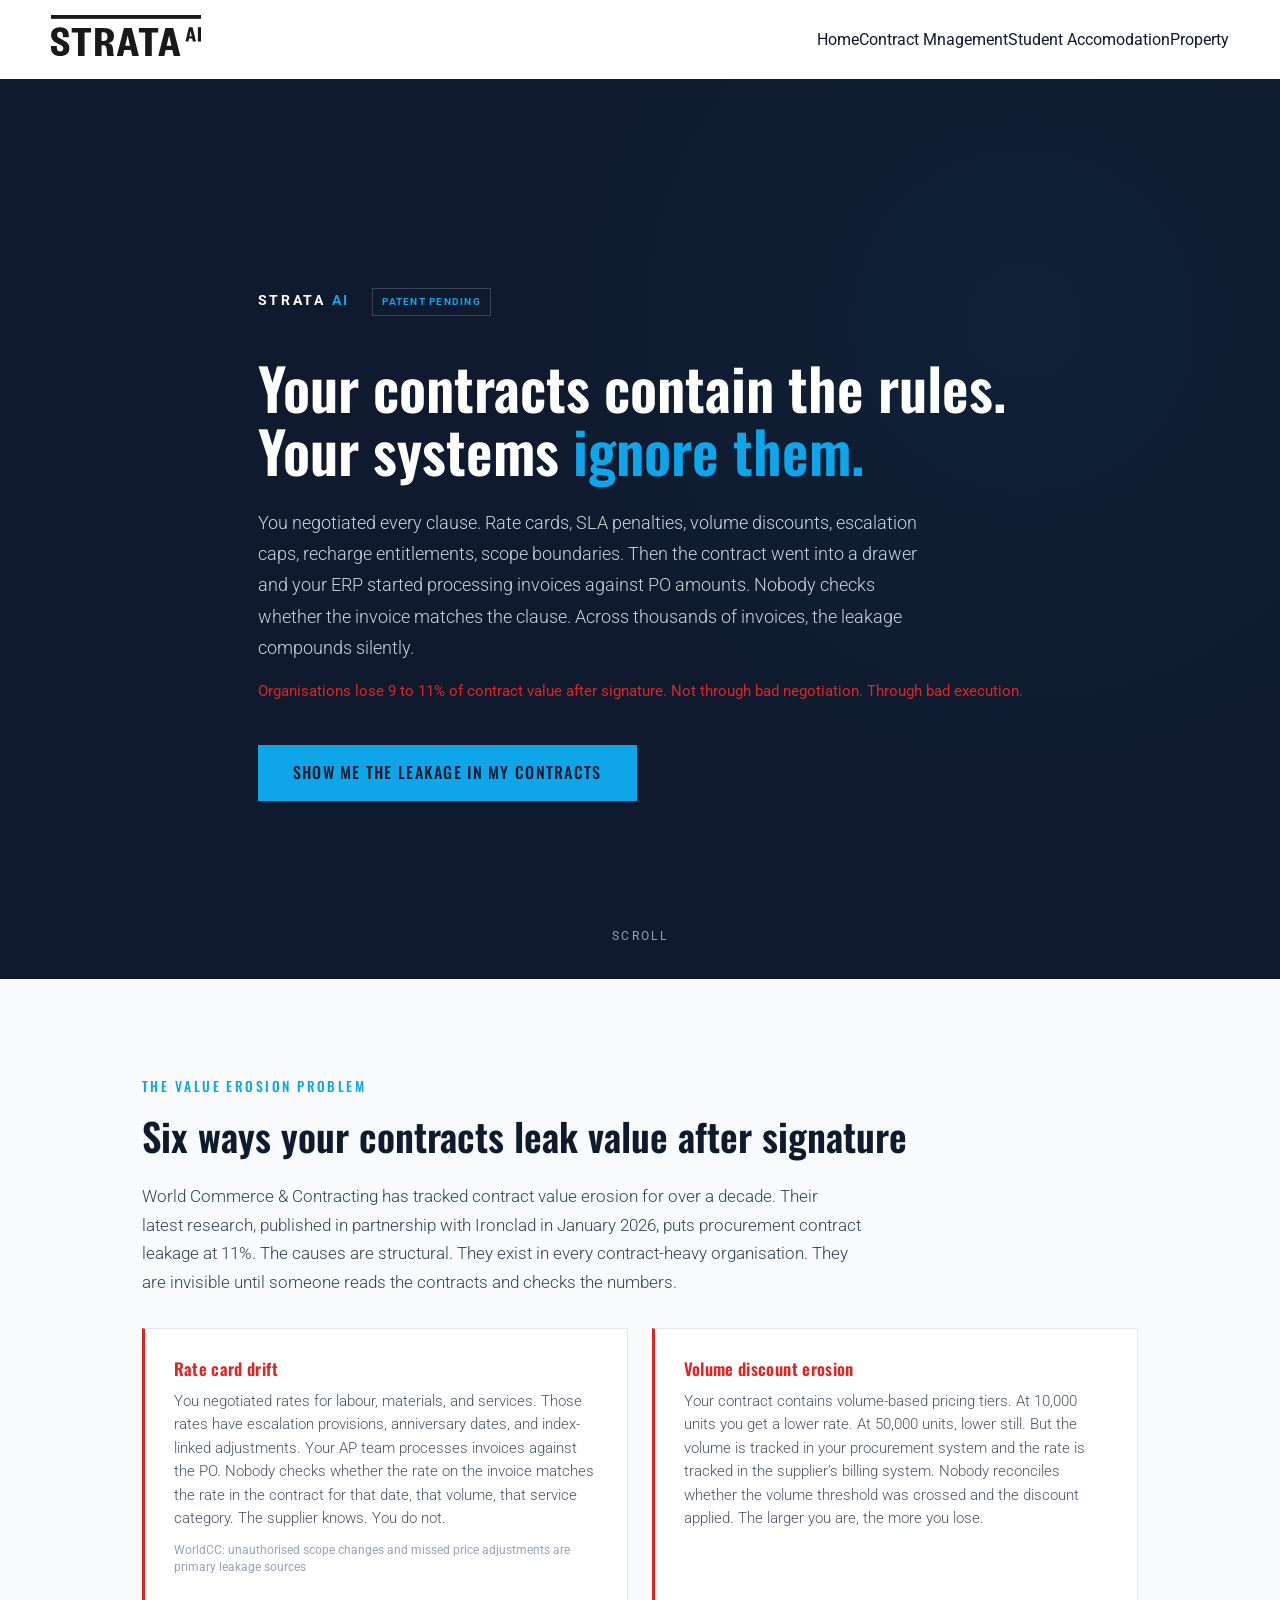
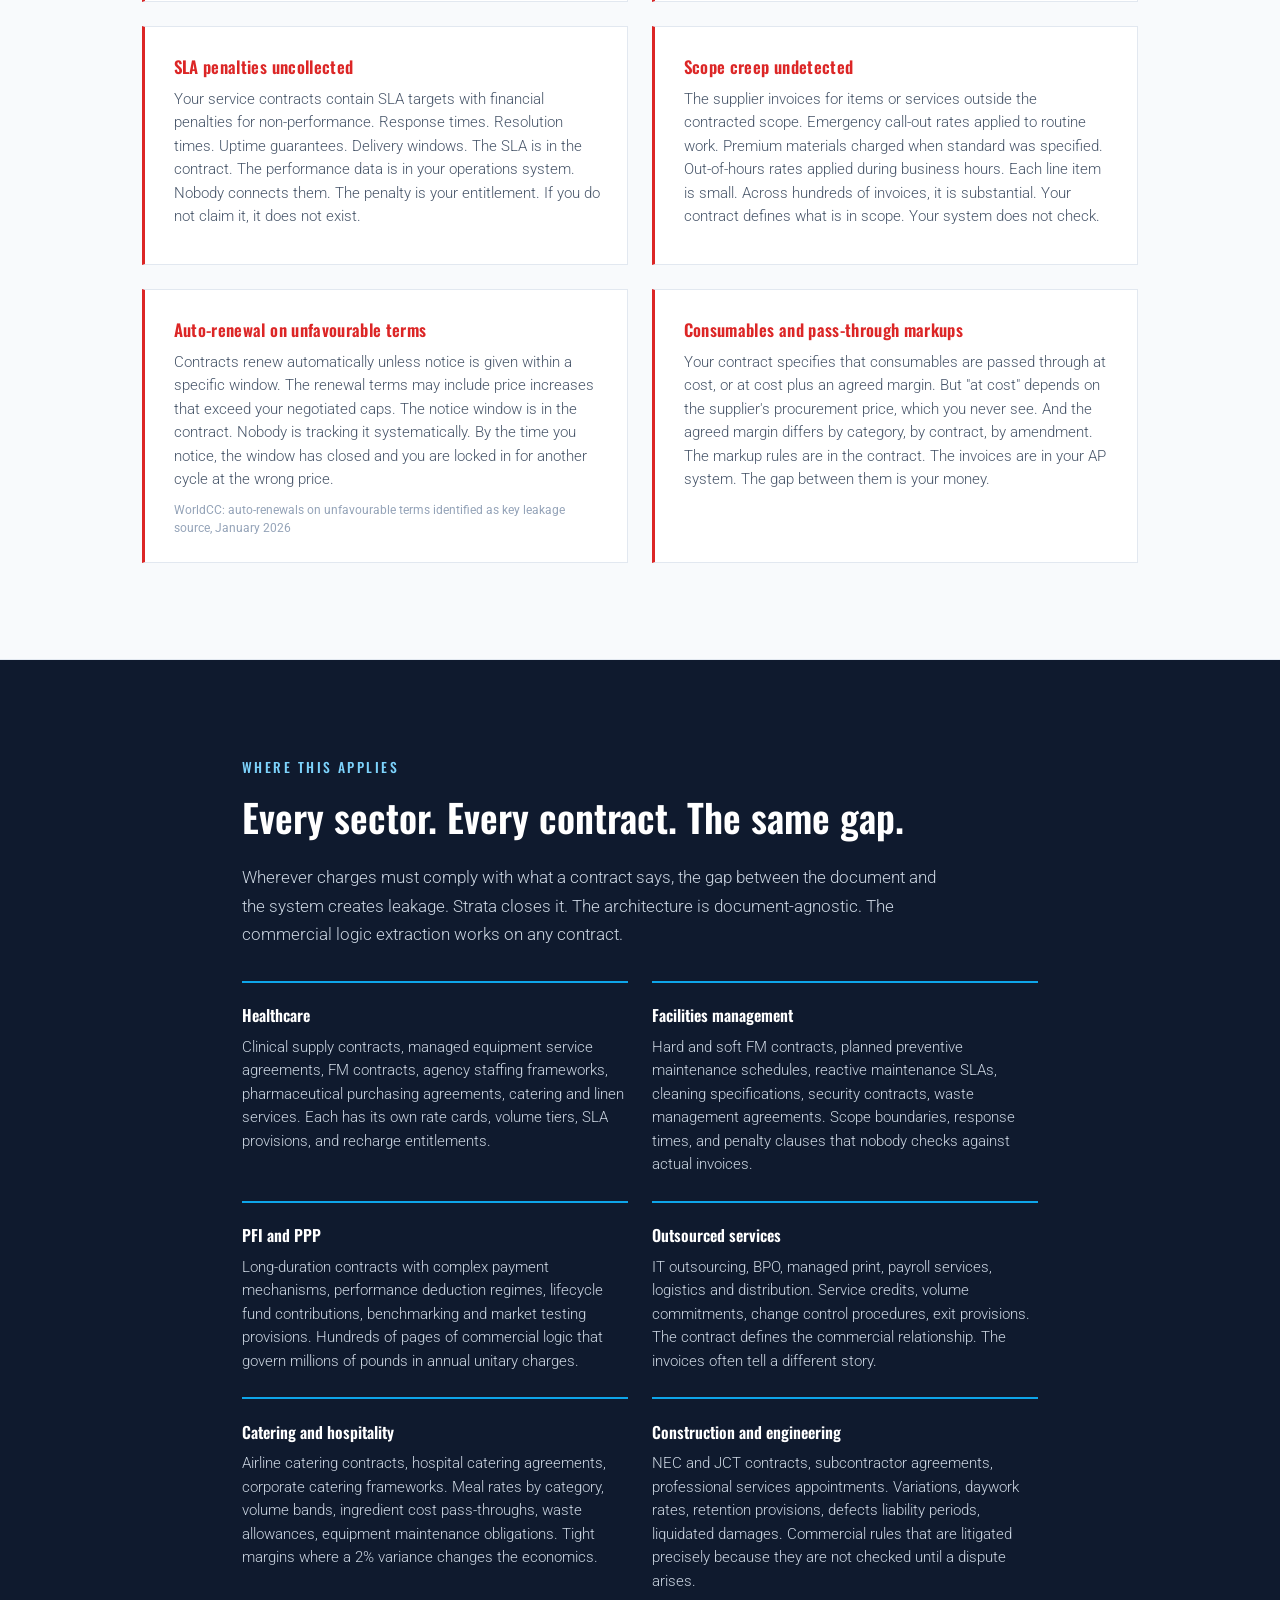
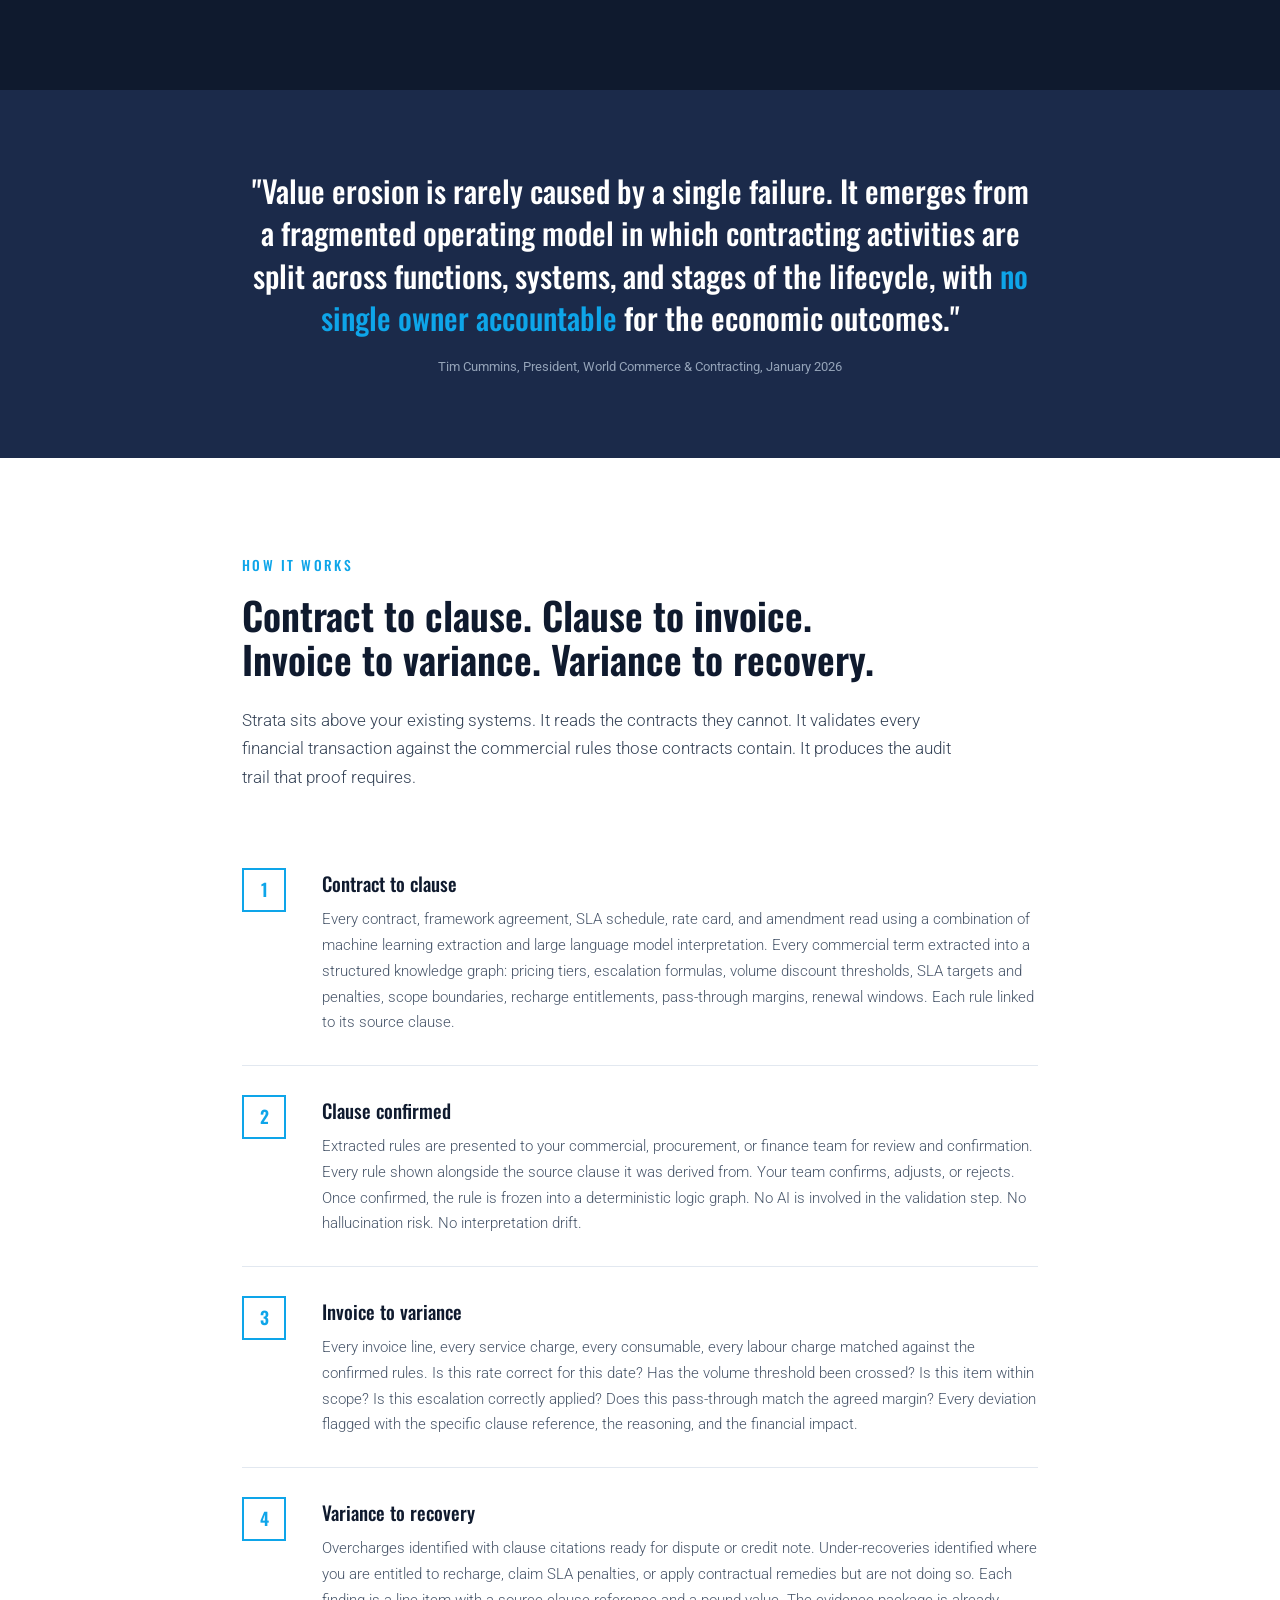
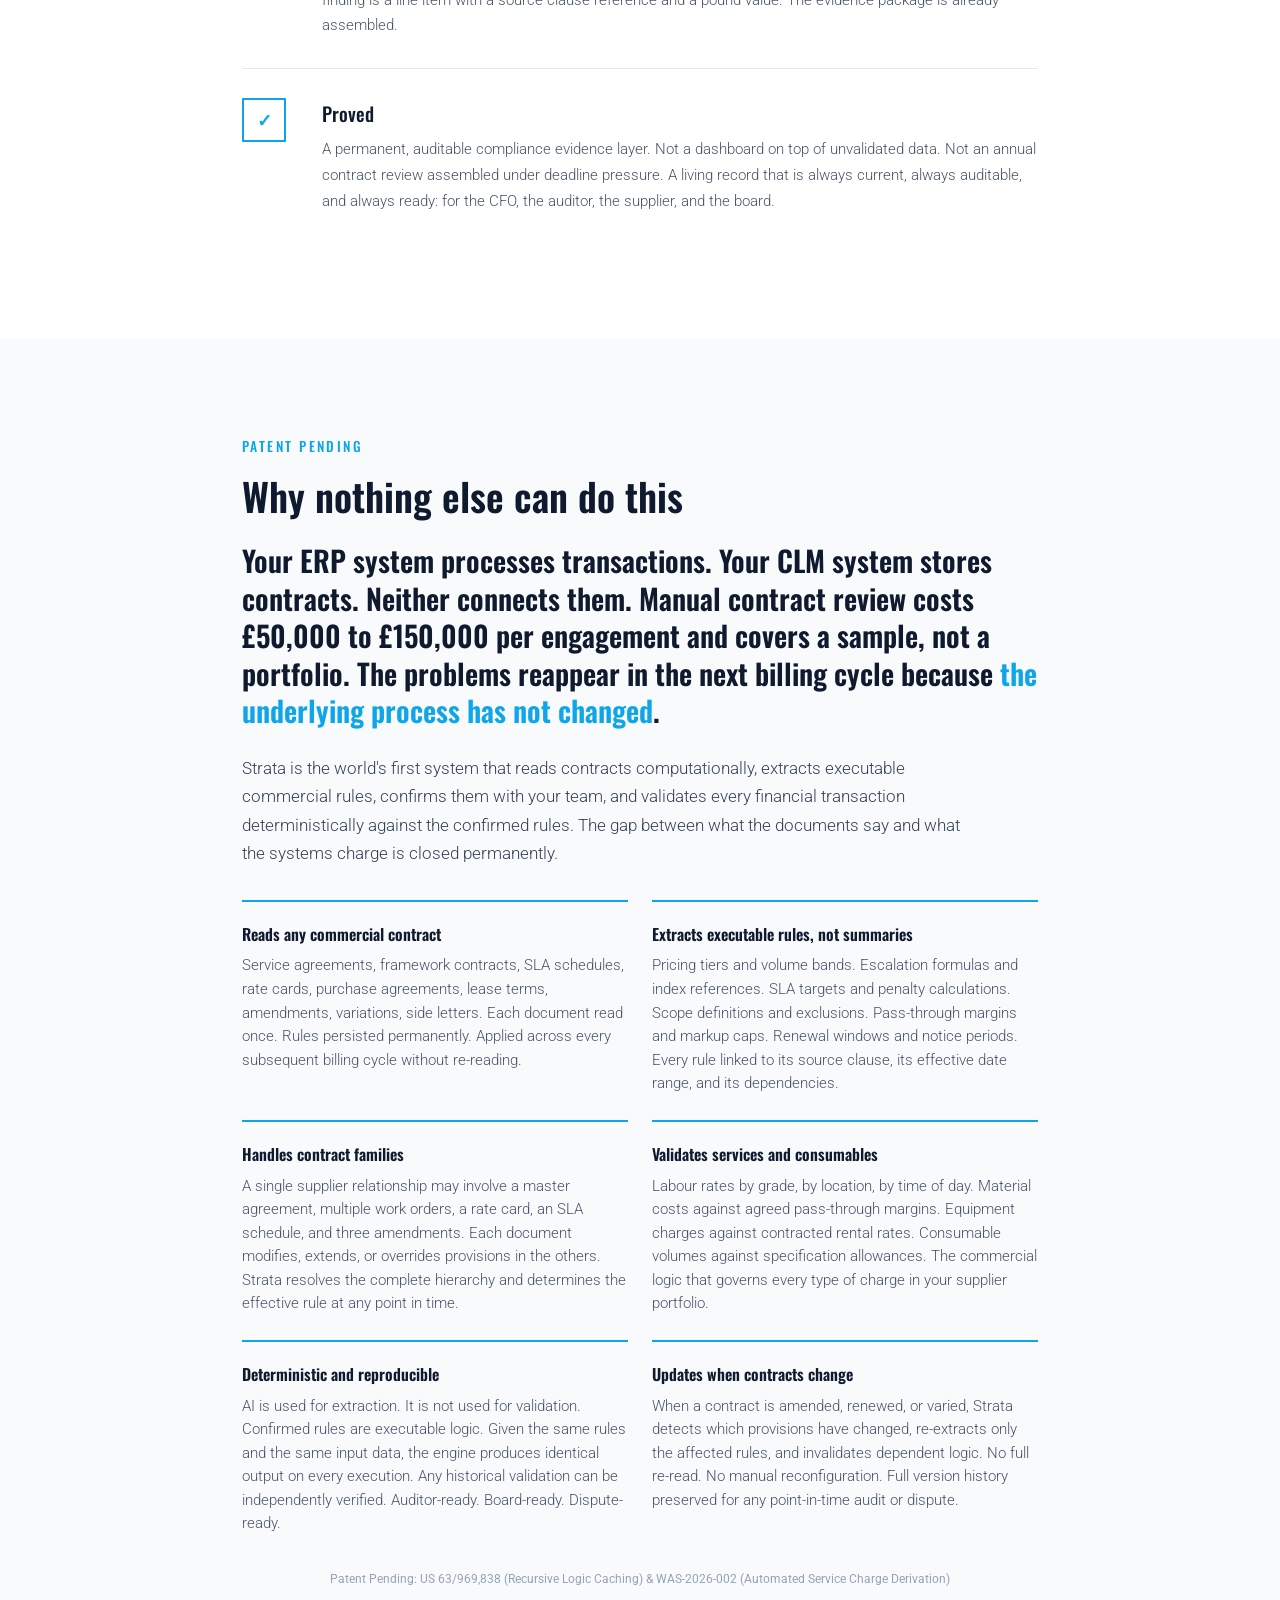
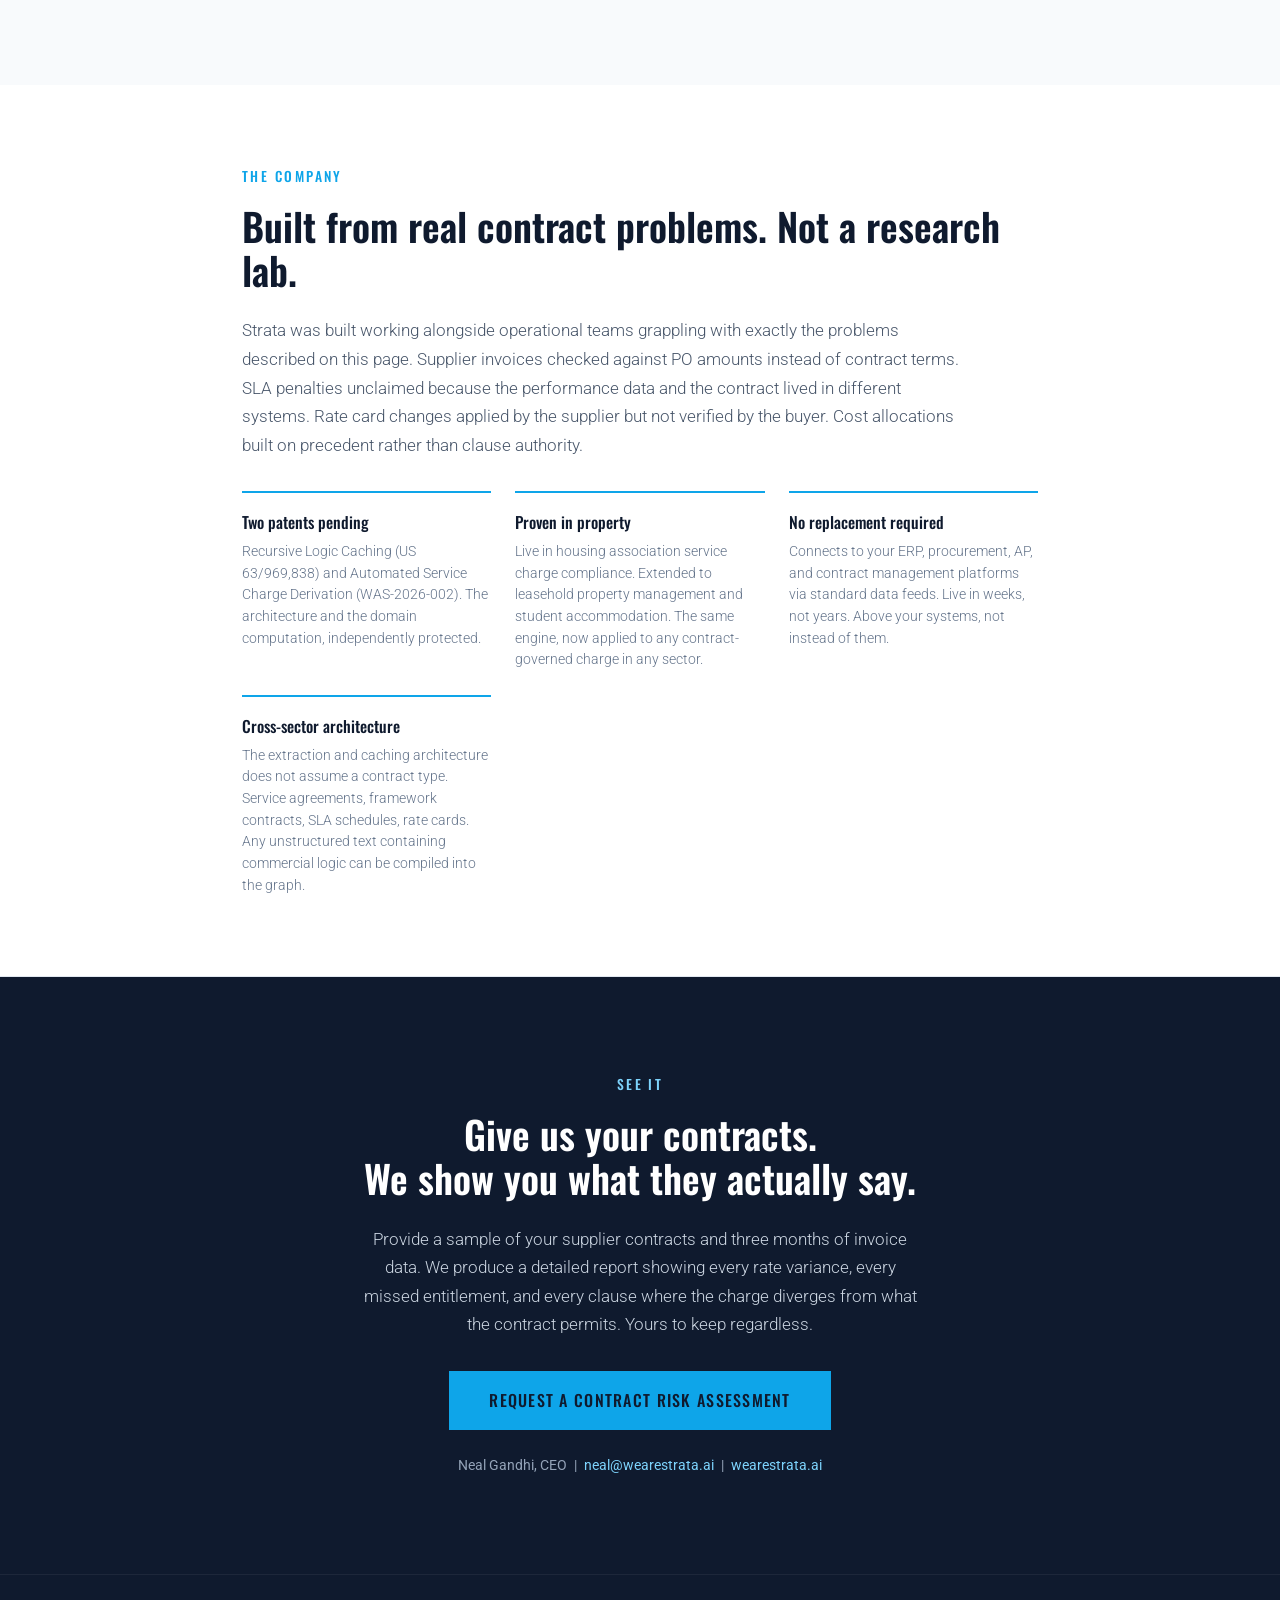
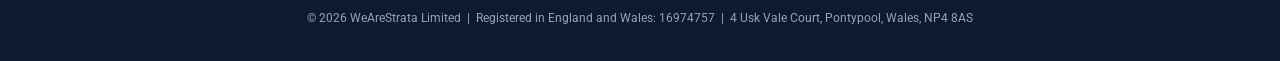
==== contract-management/index.html @ 71daf0bb "updates 8:55" ====
<!DOCTYPE html>
<html lang="en">
<head>
<meta charset="UTF-8">
<meta name="viewport" content="width=device-width, initial-scale=1.0">
<title>Strata AI. Your Contracts Contain the Rules. Your Systems Ignore Them.</title>
<link href="https://fonts.googleapis.com/css2?family=Oswald:wght@400;500;600;700&family=Roboto:wght@300;400;500;700&display=swap" rel="stylesheet">
<style>
*,*::before,*::after{margin:0;padding:0;box-sizing:border-box}
:root{
  --navy:#0F1A2E;--navy-mid:#1B2A4A;--navy-light:#243554;
  --teal:#0EA5E9;--teal-light:#7DD3FC;
  --slate:#94A3B8;--slate-light:#CBD5E1;
  --light:#F8FAFC;--white:#FFFFFF;
  --red:#DC2626;--red-soft:#FEE2E2;--red-dim:rgba(220,38,38,0.08);
  --amber:#D97706;
  --heading:'Oswald',sans-serif;--body:'Roboto',sans-serif;
}
html{scroll-behavior:smooth;font-size:16px}
body{font-family:var(--body);color:var(--navy);background:var(--white);line-height:1.7;-webkit-font-smoothing:antialiased}
.container{max-width:860px;margin:0 auto;padding:0 2rem}
.container-wide{max-width:1060px;margin:0 auto;padding:0 2rem}

@keyframes fadeUp{from{opacity:0;transform:translateY(24px)}to{opacity:1;transform:translateY(0)}}
@keyframes fadeIn{from{opacity:0}to{opacity:1}}

.hero{min-height:100vh;background:var(--navy);color:var(--white);display:flex;flex-direction:column;justify-content:center;padding:6rem 2rem 4rem;position:relative;overflow:hidden}
.hero::before{content:'';position:absolute;top:-30%;right:-20%;width:80vw;height:80vw;background:radial-gradient(circle,rgba(14,165,233,0.05) 0%,transparent 70%);pointer-events:none}
.hero-inner{max-width:900px;margin:0 auto;position:relative;z-index:1}
.hero-brand{font-family:var(--body);font-weight:700;font-size:0.85rem;letter-spacing:0.2em;text-transform:uppercase;margin-bottom:2.5rem;opacity:0;animation:fadeUp 0.8s ease forwards 0.2s}
.hero-brand span{color:var(--teal)}
.hero-patent{display:inline-block;font-size:0.65rem;letter-spacing:0.12em;text-transform:uppercase;color:var(--slate);border:1px solid rgba(148,163,184,0.3);padding:0.25rem 0.6rem;margin-left:1rem;vertical-align:middle}
.hero-only{font-family:var(--heading);font-weight:600;font-size:clamp(2.2rem,5.5vw,3.6rem);line-height:1.1;margin-bottom:1.5rem;opacity:0;animation:fadeUp 0.8s ease forwards 0.5s}
.hero-only em{font-style:normal;color:var(--teal)}
.hero-sub{font-weight:300;font-size:1.15rem;color:var(--slate-light);max-width:660px;line-height:1.7;margin-bottom:1rem;opacity:0;animation:fadeUp 0.8s ease forwards 0.8s}
.hero-risk{font-weight:400;font-size:0.95rem;color:var(--red);margin-bottom:2.5rem;opacity:0;animation:fadeUp 0.8s ease forwards 1s}
.hero-cta{display:inline-block;font-family:var(--heading);font-weight:500;font-size:1rem;letter-spacing:0.08em;text-transform:uppercase;color:var(--navy);background:var(--teal);padding:0.9rem 2.2rem;text-decoration:none;transition:background 0.3s,transform 0.2s;opacity:0;animation:fadeUp 0.8s ease forwards 1.2s}
.hero-cta:hover{background:var(--teal-light);transform:translateY(-1px)}
.hero-scroll{position:absolute;bottom:2rem;left:50%;transform:translateX(-50%);font-size:0.75rem;letter-spacing:0.2em;text-transform:uppercase;color:var(--slate);opacity:0;animation:fadeIn 1s ease forwards 2s}

.section-label{font-family:var(--heading);font-weight:500;font-size:0.85rem;letter-spacing:0.18em;text-transform:uppercase;color:var(--teal);margin-bottom:1rem}
.section-heading{font-family:var(--heading);font-weight:600;font-size:clamp(1.6rem,3.5vw,2.4rem);line-height:1.15;margin-bottom:1.5rem}
.section-body{font-weight:300;font-size:1.05rem;color:#334155;margin-bottom:1.5rem;max-width:720px}

.risk-section{padding:6rem 0;background:var(--light);border-bottom:1px solid #E2E8F0}
.risk-grid{display:grid;grid-template-columns:repeat(auto-fit,minmax(340px,1fr));gap:1.5rem;margin-top:2rem}
.risk-card{background:var(--white);border:1px solid #E2E8F0;border-left:3px solid var(--red);padding:1.6rem 1.6rem 1.6rem 1.8rem}
.risk-title{font-family:var(--heading);font-weight:600;font-size:1.05rem;color:var(--red);margin-bottom:0.4rem;letter-spacing:0.02em}
.risk-body{font-weight:300;font-size:0.92rem;color:#475569;line-height:1.6;margin-bottom:0.6rem}
.risk-source{font-size:0.78rem;color:var(--slate);line-height:1.4}

.examples-section{padding:6rem 0;background:var(--navy);color:var(--white)}
.examples-section .section-heading{color:var(--white)}
.examples-section .section-body{color:var(--slate-light)}
.examples-grid{display:grid;grid-template-columns:repeat(auto-fit,minmax(300px,1fr));gap:1.5rem;margin-top:2rem}
.example-card{border-top:2px solid var(--teal);padding-top:1.2rem}
.example-card-title{font-family:var(--heading);font-weight:600;font-size:1rem;margin-bottom:0.4rem;color:var(--white)}
.example-card-body{font-weight:300;font-size:0.92rem;color:var(--slate-light);line-height:1.6}

.chain{padding:6rem 0;background:var(--white)}
.chain-steps{margin-top:3rem}
.chain-step{display:grid;grid-template-columns:56px 1fr;gap:1.5rem;padding:1.8rem 0;border-bottom:1px solid #E2E8F0;align-items:start}
.chain-step:last-child{border-bottom:none}
.step-marker{width:44px;height:44px;border:2px solid var(--teal);display:flex;align-items:center;justify-content:center;font-family:var(--heading);font-weight:600;font-size:1.1rem;color:var(--teal);flex-shrink:0}
.step-title{font-family:var(--heading);font-weight:500;font-size:1.2rem;margin-bottom:0.4rem}
.step-body{font-weight:300;font-size:0.95rem;color:#475569;line-height:1.7}

.quote-section{padding:5rem 0;background:var(--navy-mid)}
.quote-text{font-family:var(--heading);font-weight:500;font-size:clamp(1.3rem,2.8vw,1.9rem);color:var(--white);line-height:1.4;text-align:center;max-width:780px;margin:0 auto}
.quote-text em{font-style:normal;color:var(--teal)}

.patent-section{padding:6rem 0;background:var(--light)}
.patent-lead{font-family:var(--heading);font-weight:600;font-size:clamp(1.3rem,2.5vw,1.8rem);line-height:1.3;margin-bottom:1.5rem;color:var(--navy)}
.patent-lead em{font-style:normal;color:var(--teal)}
.patent-grid{display:grid;grid-template-columns:repeat(auto-fit,minmax(300px,1fr));gap:1.5rem;margin-top:2rem}
.patent-card{border-top:2px solid var(--teal);padding-top:1.2rem}
.patent-card-title{font-family:var(--heading);font-weight:600;font-size:1rem;margin-bottom:0.4rem;color:var(--navy)}
.patent-card-body{font-weight:300;font-size:0.92rem;color:#475569;line-height:1.6}
.patent-ref{font-size:0.78rem;color:var(--slate);margin-top:2rem;text-align:center}

.credibility{padding:5rem 0;background:var(--white);border-bottom:1px solid #E2E8F0}
.credibility .section-body{color:#475569}
.credential-row{display:grid;grid-template-columns:repeat(auto-fit,minmax(220px,1fr));gap:1.5rem;margin-top:2rem}
.credential{border-top:2px solid var(--teal);padding-top:1rem}
.credential-title{font-family:var(--heading);font-weight:500;font-size:1rem;margin-bottom:0.3rem}
.credential-body{font-weight:300;font-size:0.9rem;color:#64748B;line-height:1.5}

.cta-section{padding:6rem 0;background:var(--navy);color:var(--white);text-align:center}
.cta-section .section-heading{color:var(--white);max-width:640px;margin-left:auto;margin-right:auto}
.cta-body{font-weight:300;font-size:1.05rem;color:var(--slate-light);max-width:560px;margin:0 auto 2rem;line-height:1.7}
.cta-button{display:inline-block;font-family:var(--heading);font-weight:500;font-size:1rem;letter-spacing:0.08em;text-transform:uppercase;color:var(--navy);background:var(--teal);padding:1rem 2.5rem;text-decoration:none;transition:background 0.3s,transform 0.2s}
.cta-button:hover{background:var(--teal-light);transform:translateY(-1px)}
.cta-contact{margin-top:1.5rem;font-size:0.9rem;color:var(--slate)}
.cta-contact a{color:var(--teal-light);text-decoration:none}
.cta-contact a:hover{text-decoration:underline}

footer{padding:2rem;text-align:center;font-size:0.78rem;color:#94A3B8;background:var(--navy);border-top:1px solid rgba(255,255,255,0.06)}
footer a{color:var(--teal-light);text-decoration:none}

/* ===== HEADER ===== */
header { display: flex; flex-direction: row; width:100%; flex-basis: 100%; }
header div { width:100%; flex-basis: 100%; display:flex; flex-direction: row; justify-content: space-between; margin:0 0 0 auto; }
header ul { list-style-type:none; margin:0 0 0 auto; display: flex; align-items: center;}
header li a { color:#0F1A2E; text-decoration: none; }

@media(max-width:768px){
  .risk-grid{grid-template-columns:1fr}
  .patent-grid{grid-template-columns:1fr}
  .examples-grid{grid-template-columns:1fr}
  .hero{padding:4rem 1.5rem 3rem}
}
</style>
</head>
<body>
  
<header class="wp-block-template-part">
  <div class="wp-block-group" style="margin-top:0px;margin-bottom:0px;padding-top:15px;padding-right:4vw;padding-bottom:15px;padding-left:4vw">
    <figure class="wp-block-image size-full is-resized logo">
      <a href="/">
        <img decoding="async" src="../strata_logo_notag.svg" alt="" class="wp-image-30" style="width:150px" title="Strata AI" />
      </a>
    </figure>
      <div class="wp-block-group is-layout-constrained wp-container-core-group-is-layout-77ab4cf0 wp-block-group-is-layout-constrained" style="margin-top:0px;margin-bottom:0px;padding-right:0px;padding-left:15px">
      <ul>
        <li><a href="/" title="Home">Home</a></li>
        <li><a href="/contract-management" title="Contract Mnagement">Contract Mnagement</a></li>
        <li><a href="/student-accomodation" title="Student Accomodation">Student Accomodation</a></li>
        <li><a href="/property" title="Property">Property</a></li>
      </ul>
    </div>
  </div>
</header>

<!-- ===== HERO ===== -->
<section class="hero">
  <div class="hero-inner">
    <div class="hero-brand">Strata <span>AI</span> <span class="hero-patent">Patent Pending</span></div>
    <h1 class="hero-only">
      Your contracts contain the rules.<br>
      Your systems <em>ignore them.</em>
    </h1>
    <p class="hero-sub">
      You negotiated every clause. Rate cards, SLA penalties, volume discounts, escalation caps, recharge entitlements, scope boundaries. Then the contract went into a drawer and your ERP started processing invoices against PO amounts. Nobody checks whether the invoice matches the clause. Across thousands of invoices, the leakage compounds silently.
    </p>
    <p class="hero-risk">
      Organisations lose 9 to 11% of contract value after signature. Not through bad negotiation. Through bad execution.
    </p>
    <a href="#contact" class="hero-cta">Show me the leakage in my contracts</a>
  </div>
  <div class="hero-scroll">Scroll</div>
</section>

<!-- ===== THE LEAKAGE ===== -->
<section class="risk-section">
  <div class="container-wide">
    <div class="section-label">The value erosion problem</div>
    <h2 class="section-heading">Six ways your contracts leak value after signature</h2>
    <p class="section-body">
      World Commerce &amp; Contracting has tracked contract value erosion for over a decade. Their latest research, published in partnership with Ironclad in January 2026, puts procurement contract leakage at 11%. The causes are structural. They exist in every contract-heavy organisation. They are invisible until someone reads the contracts and checks the numbers.
    </p>
    <div class="risk-grid">
      <div class="risk-card">
        <div class="risk-title">Rate card drift</div>
        <div class="risk-body">You negotiated rates for labour, materials, and services. Those rates have escalation provisions, anniversary dates, and index-linked adjustments. Your AP team processes invoices against the PO. Nobody checks whether the rate on the invoice matches the rate in the contract for that date, that volume, that service category. The supplier knows. You do not.</div>
        <div class="risk-source">WorldCC: unauthorised scope changes and missed price adjustments are primary leakage sources</div>
      </div>
      <div class="risk-card">
        <div class="risk-title">Volume discount erosion</div>
        <div class="risk-body">Your contract contains volume-based pricing tiers. At 10,000 units you get a lower rate. At 50,000 units, lower still. But the volume is tracked in your procurement system and the rate is tracked in the supplier's billing system. Nobody reconciles whether the volume threshold was crossed and the discount applied. The larger you are, the more you lose.</div>
      </div>
      <div class="risk-card">
        <div class="risk-title">SLA penalties uncollected</div>
        <div class="risk-body">Your service contracts contain SLA targets with financial penalties for non-performance. Response times. Resolution times. Uptime guarantees. Delivery windows. The SLA is in the contract. The performance data is in your operations system. Nobody connects them. The penalty is your entitlement. If you do not claim it, it does not exist.</div>
      </div>
      <div class="risk-card">
        <div class="risk-title">Scope creep undetected</div>
        <div class="risk-body">The supplier invoices for items or services outside the contracted scope. Emergency call-out rates applied to routine work. Premium materials charged when standard was specified. Out-of-hours rates applied during business hours. Each line item is small. Across hundreds of invoices, it is substantial. Your contract defines what is in scope. Your system does not check.</div>
      </div>
      <div class="risk-card">
        <div class="risk-title">Auto-renewal on unfavourable terms</div>
        <div class="risk-body">Contracts renew automatically unless notice is given within a specific window. The renewal terms may include price increases that exceed your negotiated caps. The notice window is in the contract. Nobody is tracking it systematically. By the time you notice, the window has closed and you are locked in for another cycle at the wrong price.</div>
        <div class="risk-source">WorldCC: auto-renewals on unfavourable terms identified as key leakage source, January 2026</div>
      </div>
      <div class="risk-card">
        <div class="risk-title">Consumables and pass-through markups</div>
        <div class="risk-body">Your contract specifies that consumables are passed through at cost, or at cost plus an agreed margin. But "at cost" depends on the supplier's procurement price, which you never see. And the agreed margin differs by category, by contract, by amendment. The markup rules are in the contract. The invoices are in your AP system. The gap between them is your money.</div>
      </div>
    </div>
  </div>
</section>

<!-- ===== EXAMPLES ===== -->
<section class="examples-section">
  <div class="container">
    <div class="section-label" style="color:var(--teal-light)">Where this applies</div>
    <h2 class="section-heading">Every sector. Every contract. The same gap.</h2>
    <p class="section-body">
      Wherever charges must comply with what a contract says, the gap between the document and the system creates leakage. Strata closes it. The architecture is document-agnostic. The commercial logic extraction works on any contract.
    </p>
    <div class="examples-grid">
      <div class="example-card">
        <div class="example-card-title">Healthcare</div>
        <div class="example-card-body">Clinical supply contracts, managed equipment service agreements, FM contracts, agency staffing frameworks, pharmaceutical purchasing agreements, catering and linen services. Each has its own rate cards, volume tiers, SLA provisions, and recharge entitlements.</div>
      </div>
      <div class="example-card">
        <div class="example-card-title">Facilities management</div>
        <div class="example-card-body">Hard and soft FM contracts, planned preventive maintenance schedules, reactive maintenance SLAs, cleaning specifications, security contracts, waste management agreements. Scope boundaries, response times, and penalty clauses that nobody checks against actual invoices.</div>
      </div>
      <div class="example-card">
        <div class="example-card-title">PFI and PPP</div>
        <div class="example-card-body">Long-duration contracts with complex payment mechanisms, performance deduction regimes, lifecycle fund contributions, benchmarking and market testing provisions. Hundreds of pages of commercial logic that govern millions of pounds in annual unitary charges.</div>
      </div>
      <div class="example-card">
        <div class="example-card-title">Outsourced services</div>
        <div class="example-card-body">IT outsourcing, BPO, managed print, payroll services, logistics and distribution. Service credits, volume commitments, change control procedures, exit provisions. The contract defines the commercial relationship. The invoices often tell a different story.</div>
      </div>
      <div class="example-card">
        <div class="example-card-title">Catering and hospitality</div>
        <div class="example-card-body">Airline catering contracts, hospital catering agreements, corporate catering frameworks. Meal rates by category, volume bands, ingredient cost pass-throughs, waste allowances, equipment maintenance obligations. Tight margins where a 2% variance changes the economics.</div>
      </div>
      <div class="example-card">
        <div class="example-card-title">Construction and engineering</div>
        <div class="example-card-body">NEC and JCT contracts, subcontractor agreements, professional services appointments. Variations, daywork rates, retention provisions, defects liability periods, liquidated damages. Commercial rules that are litigated precisely because they are not checked until a dispute arises.</div>
      </div>
    </div>
  </div>
</section>

<!-- ===== QUOTE ===== -->
<section class="quote-section">
  <div class="container">
    <p class="quote-text">
      "Value erosion is rarely caused by a single failure. It emerges from a fragmented operating model in which contracting activities are split across functions, systems, and stages of the lifecycle, with <em>no single owner accountable</em> for the economic outcomes."
    </p>
    <p style="text-align:center;margin-top:1rem;font-size:0.82rem;color:var(--slate)">Tim Cummins, President, World Commerce &amp; Contracting, January 2026</p>
  </div>
</section>

<!-- ===== HOW IT WORKS ===== -->
<section class="chain">
  <div class="container">
    <div class="section-label">How it works</div>
    <h2 class="section-heading">Contract to clause. Clause to invoice.<br>Invoice to variance. Variance to recovery.</h2>
    <p class="section-body">
      Strata sits above your existing systems. It reads the contracts they cannot. It validates every financial transaction against the commercial rules those contracts contain. It produces the audit trail that proof requires.
    </p>
    <div class="chain-steps">
      <div class="chain-step">
        <div class="step-marker">1</div>
        <div>
          <div class="step-title">Contract to clause</div>
          <div class="step-body">Every contract, framework agreement, SLA schedule, rate card, and amendment read using a combination of machine learning extraction and large language model interpretation. Every commercial term extracted into a structured knowledge graph: pricing tiers, escalation formulas, volume discount thresholds, SLA targets and penalties, scope boundaries, recharge entitlements, pass-through margins, renewal windows. Each rule linked to its source clause.</div>
        </div>
      </div>
      <div class="chain-step">
        <div class="step-marker">2</div>
        <div>
          <div class="step-title">Clause confirmed</div>
          <div class="step-body">Extracted rules are presented to your commercial, procurement, or finance team for review and confirmation. Every rule shown alongside the source clause it was derived from. Your team confirms, adjusts, or rejects. Once confirmed, the rule is frozen into a deterministic logic graph. No AI is involved in the validation step. No hallucination risk. No interpretation drift.</div>
        </div>
      </div>
      <div class="chain-step">
        <div class="step-marker">3</div>
        <div>
          <div class="step-title">Invoice to variance</div>
          <div class="step-body">Every invoice line, every service charge, every consumable, every labour charge matched against the confirmed rules. Is this rate correct for this date? Has the volume threshold been crossed? Is this item within scope? Is this escalation correctly applied? Does this pass-through match the agreed margin? Every deviation flagged with the specific clause reference, the reasoning, and the financial impact.</div>
        </div>
      </div>
      <div class="chain-step">
        <div class="step-marker">4</div>
        <div>
          <div class="step-title">Variance to recovery</div>
          <div class="step-body">Overcharges identified with clause citations ready for dispute or credit note. Under-recoveries identified where you are entitled to recharge, claim SLA penalties, or apply contractual remedies but are not doing so. Each finding is a line item with a source clause reference and a pound value. The evidence package is already assembled.</div>
        </div>
      </div>
      <div class="chain-step">
        <div class="step-marker">&#10003;</div>
        <div>
          <div class="step-title">Proved</div>
          <div class="step-body">A permanent, auditable compliance evidence layer. Not a dashboard on top of unvalidated data. Not an annual contract review assembled under deadline pressure. A living record that is always current, always auditable, and always ready: for the CFO, the auditor, the supplier, and the board.</div>
        </div>
      </div>
    </div>
  </div>
</section>

<!-- ===== PATENT ===== -->
<section class="patent-section">
  <div class="container">
    <div class="section-label">Patent pending</div>
    <h2 class="section-heading">Why nothing else can do this</h2>
    <p class="patent-lead">
      Your ERP system processes transactions. Your CLM system stores contracts. Neither connects them. Manual contract review costs &pound;50,000 to &pound;150,000 per engagement and covers a sample, not a portfolio. The problems reappear in the next billing cycle because <em>the underlying process has not changed</em>.
    </p>
    <p class="section-body">
      Strata is the world's first system that reads contracts computationally, extracts executable commercial rules, confirms them with your team, and validates every financial transaction deterministically against the confirmed rules. The gap between what the documents say and what the systems charge is closed permanently.
    </p>
    <div class="patent-grid">
      <div class="patent-card">
        <div class="patent-card-title">Reads any commercial contract</div>
        <div class="patent-card-body">Service agreements, framework contracts, SLA schedules, rate cards, purchase agreements, lease terms, amendments, variations, side letters. Each document read once. Rules persisted permanently. Applied across every subsequent billing cycle without re-reading.</div>
      </div>
      <div class="patent-card">
        <div class="patent-card-title">Extracts executable rules, not summaries</div>
        <div class="patent-card-body">Pricing tiers and volume bands. Escalation formulas and index references. SLA targets and penalty calculations. Scope definitions and exclusions. Pass-through margins and markup caps. Renewal windows and notice periods. Every rule linked to its source clause, its effective date range, and its dependencies.</div>
      </div>
      <div class="patent-card">
        <div class="patent-card-title">Handles contract families</div>
        <div class="patent-card-body">A single supplier relationship may involve a master agreement, multiple work orders, a rate card, an SLA schedule, and three amendments. Each document modifies, extends, or overrides provisions in the others. Strata resolves the complete hierarchy and determines the effective rule at any point in time.</div>
      </div>
      <div class="patent-card">
        <div class="patent-card-title">Validates services and consumables</div>
        <div class="patent-card-body">Labour rates by grade, by location, by time of day. Material costs against agreed pass-through margins. Equipment charges against contracted rental rates. Consumable volumes against specification allowances. The commercial logic that governs every type of charge in your supplier portfolio.</div>
      </div>
      <div class="patent-card">
        <div class="patent-card-title">Deterministic and reproducible</div>
        <div class="patent-card-body">AI is used for extraction. It is not used for validation. Confirmed rules are executable logic. Given the same rules and the same input data, the engine produces identical output on every execution. Any historical validation can be independently verified. Auditor-ready. Board-ready. Dispute-ready.</div>
      </div>
      <div class="patent-card">
        <div class="patent-card-title">Updates when contracts change</div>
        <div class="patent-card-body">When a contract is amended, renewed, or varied, Strata detects which provisions have changed, re-extracts only the affected rules, and invalidates dependent logic. No full re-read. No manual reconfiguration. Full version history preserved for any point-in-time audit or dispute.</div>
      </div>
    </div>
    <p class="patent-ref">Patent Pending: US 63/969,838 (Recursive Logic Caching) &amp; WAS-2026-002 (Automated Service Charge Derivation)</p>
  </div>
</section>

<!-- ===== CREDIBILITY ===== -->
<section class="credibility">
  <div class="container">
    <div class="section-label">The company</div>
    <h2 class="section-heading">Built from real contract problems. Not a research lab.</h2>
    <p class="section-body">
      Strata was built working alongside operational teams grappling with exactly the problems described on this page. Supplier invoices checked against PO amounts instead of contract terms. SLA penalties unclaimed because the performance data and the contract lived in different systems. Rate card changes applied by the supplier but not verified by the buyer. Cost allocations built on precedent rather than clause authority.
    </p>
    <div class="credential-row">
      <div class="credential">
        <div class="credential-title">Two patents pending</div>
        <div class="credential-body">Recursive Logic Caching (US 63/969,838) and Automated Service Charge Derivation (WAS-2026-002). The architecture and the domain computation, independently protected.</div>
      </div>
      <div class="credential">
        <div class="credential-title">Proven in property</div>
        <div class="credential-body">Live in housing association service charge compliance. Extended to leasehold property management and student accommodation. The same engine, now applied to any contract-governed charge in any sector.</div>
      </div>
      <div class="credential">
        <div class="credential-title">No replacement required</div>
        <div class="credential-body">Connects to your ERP, procurement, AP, and contract management platforms via standard data feeds. Live in weeks, not years. Above your systems, not instead of them.</div>
      </div>
      <div class="credential">
        <div class="credential-title">Cross-sector architecture</div>
        <div class="credential-body">The extraction and caching architecture does not assume a contract type. Service agreements, framework contracts, SLA schedules, rate cards. Any unstructured text containing commercial logic can be compiled into the graph.</div>
      </div>
    </div>
  </div>
</section>

<!-- ===== CTA ===== -->
<section class="cta-section" id="contact">
  <div class="container">
    <div class="section-label" style="color:var(--teal-light)">See it</div>
    <h2 class="section-heading">Give us your contracts.<br>We show you what they actually say.</h2>
    <p class="cta-body">
      Provide a sample of your supplier contracts and three months of invoice data. We produce a detailed report showing every rate variance, every missed entitlement, and every clause where the charge diverges from what the contract permits. Yours to keep regardless.
    </p>
    <a href="mailto:neal@wearestrata.ai" class="cta-button">Request a contract risk assessment</a>
    <div class="cta-contact">
      Neal Gandhi, CEO&ensp;|&ensp;<a href="mailto:neal@wearestrata.ai">neal@wearestrata.ai</a>&ensp;|&ensp;<a href="https://wearestrata.ai">wearestrata.ai</a>
    </div>
  </div>
</section>

<footer>
  <p>
    &copy; 2026 WeAreStrata Limited&ensp;|&ensp;Registered in England and Wales: 16974757&ensp;|&ensp;4 Usk Vale Court, Pontypool, Wales, NP4 8AS
  </p>
</footer>

</body>
</html>
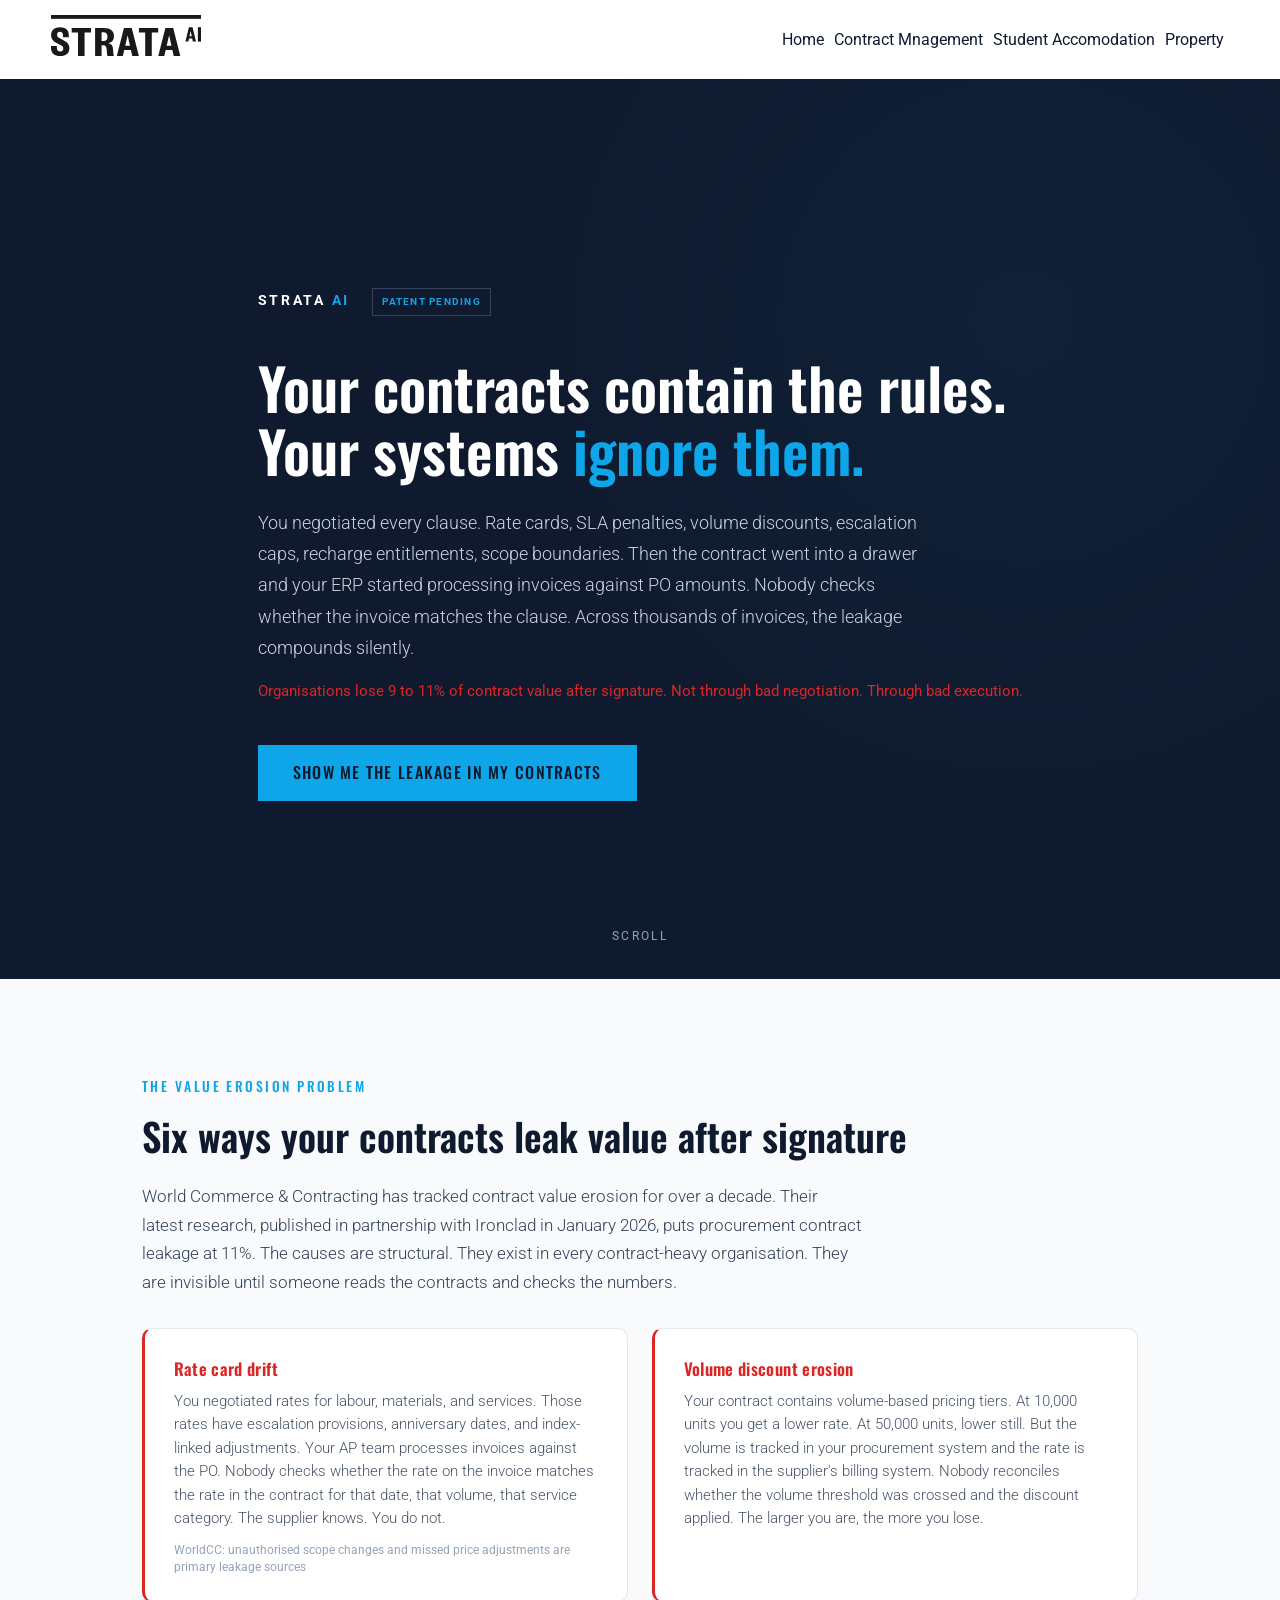
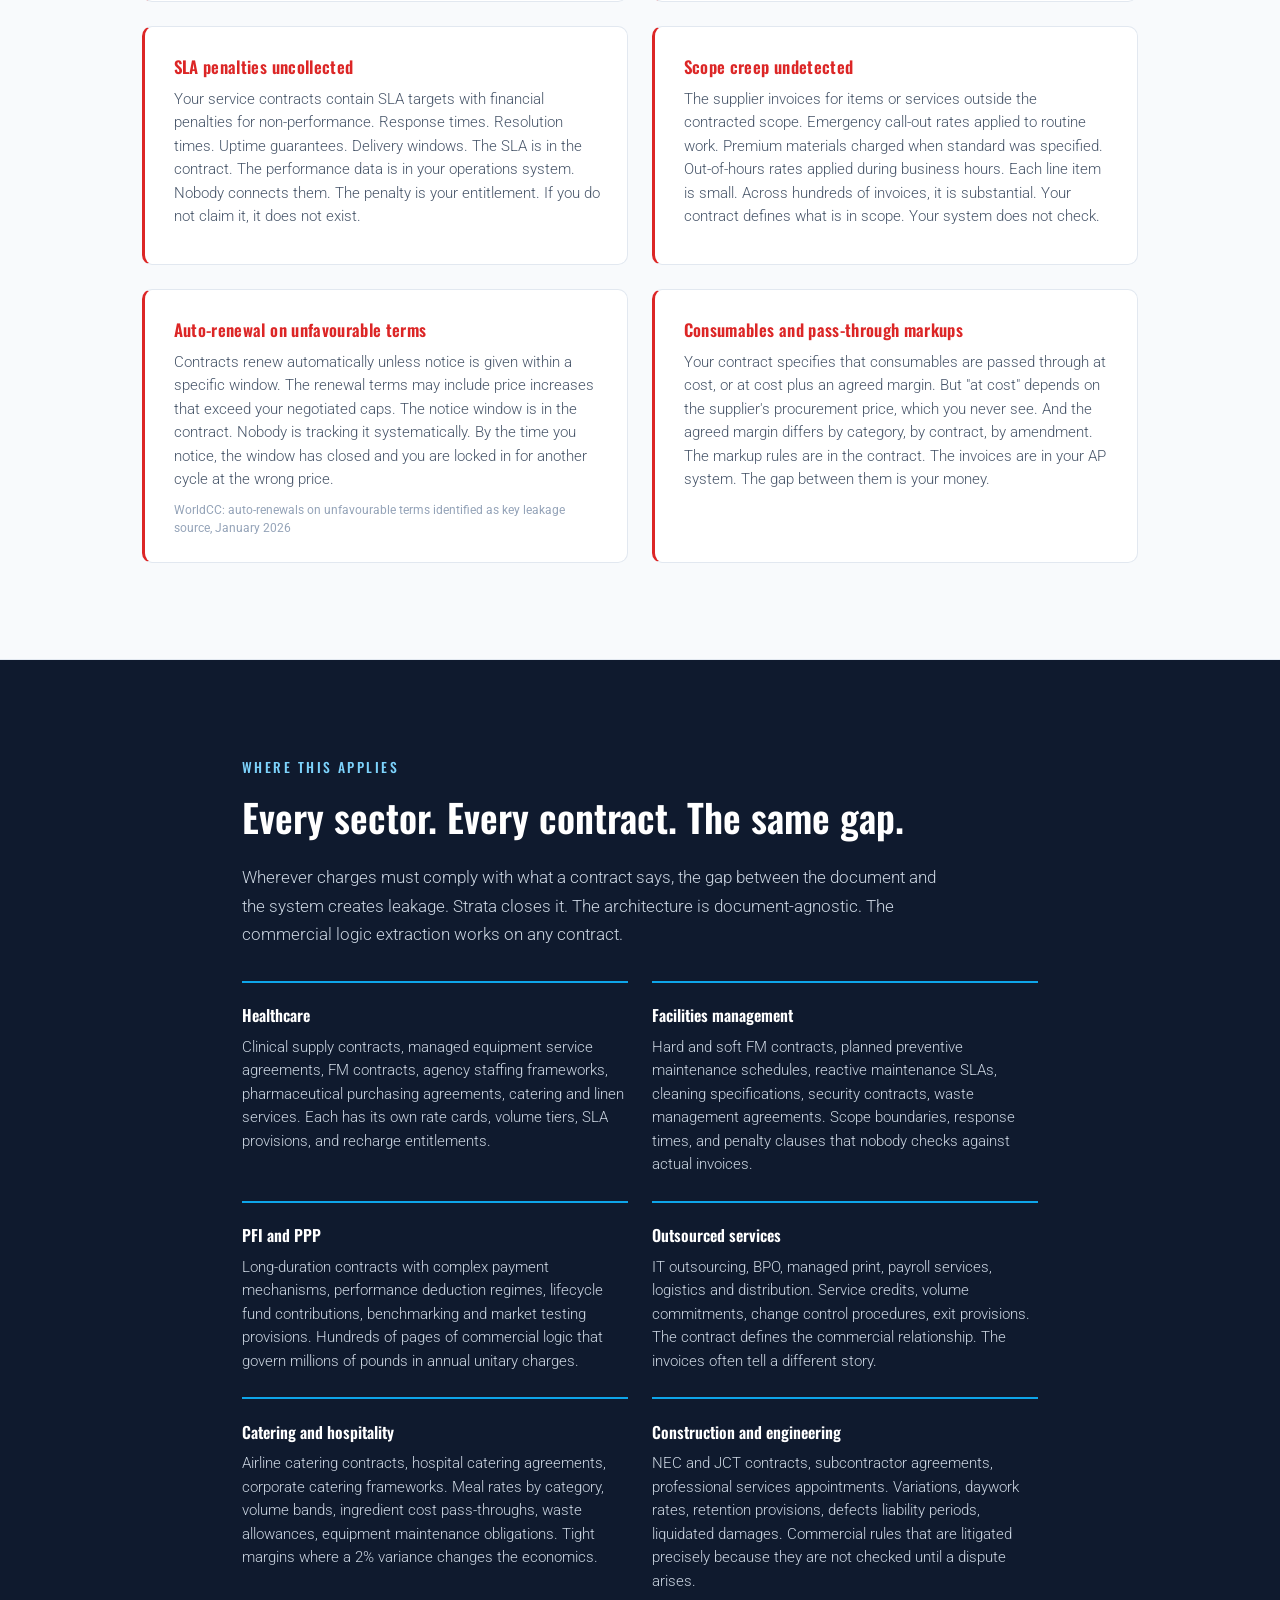
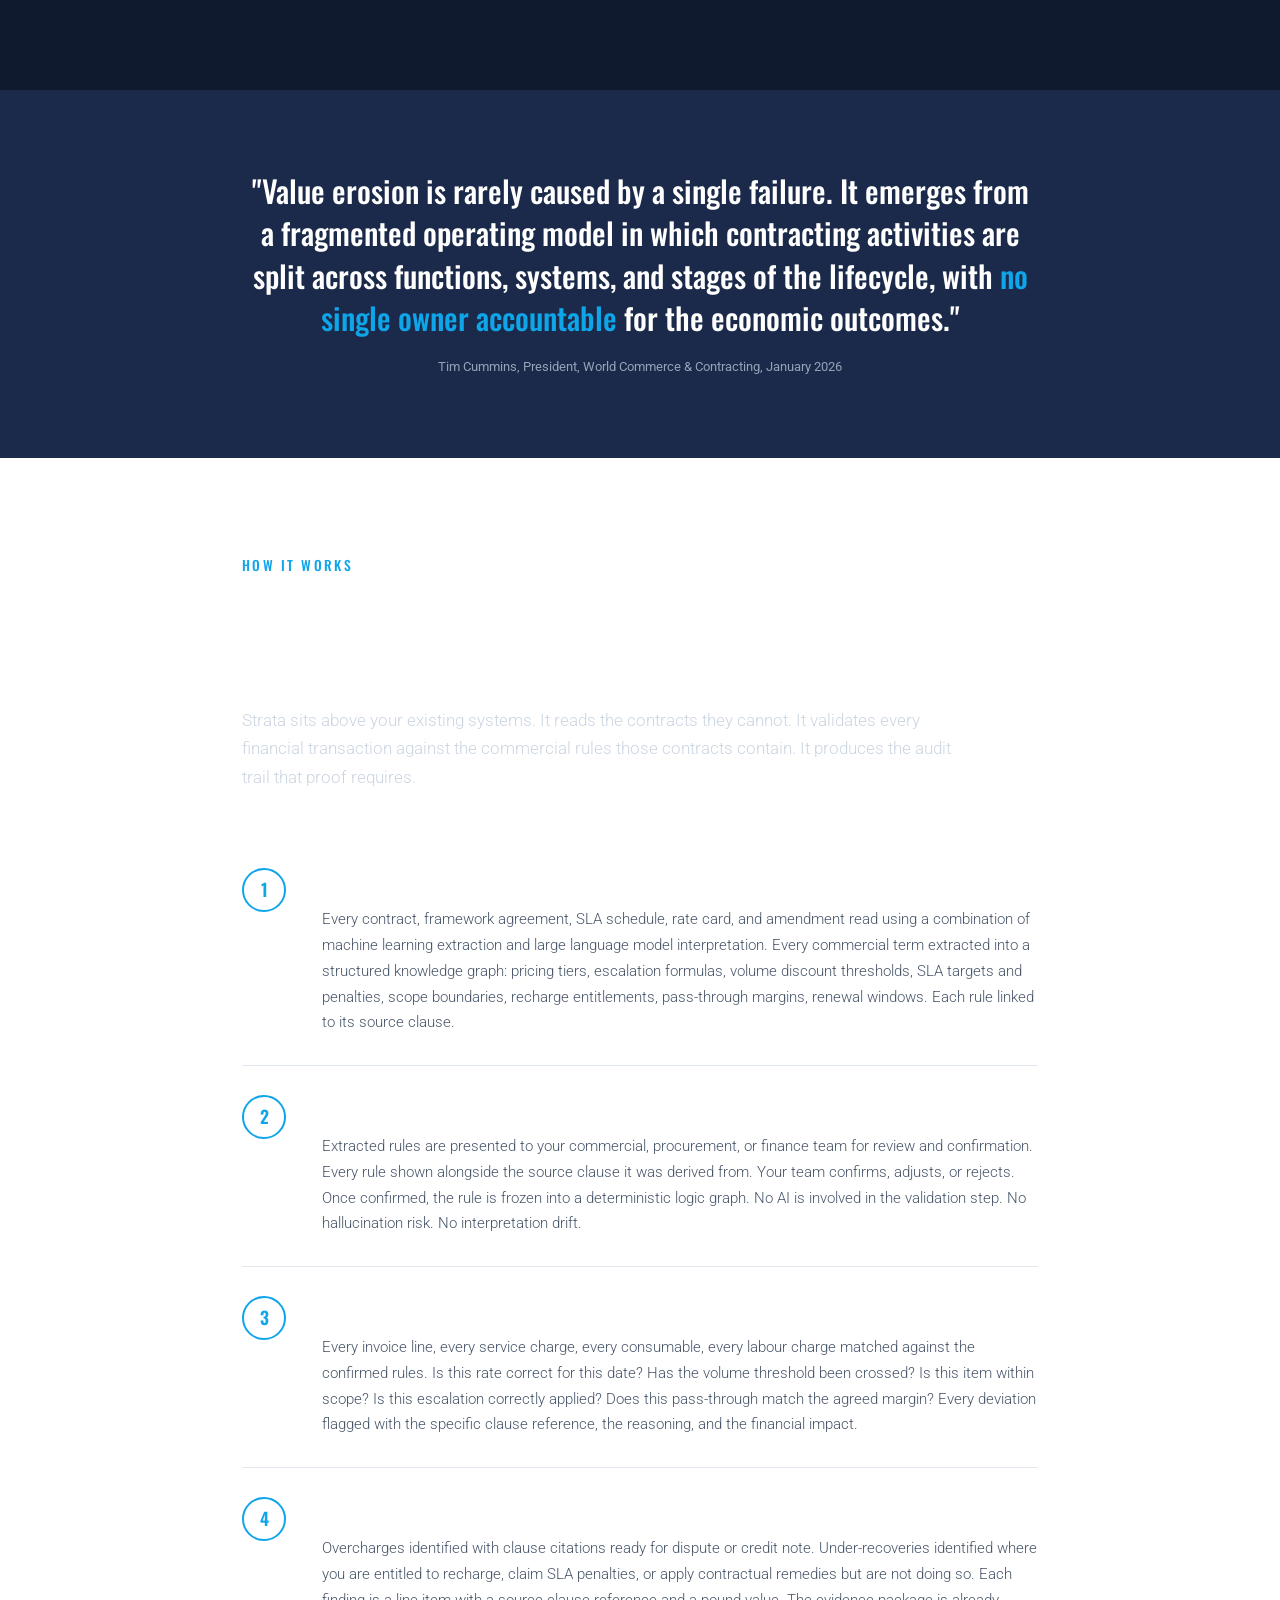
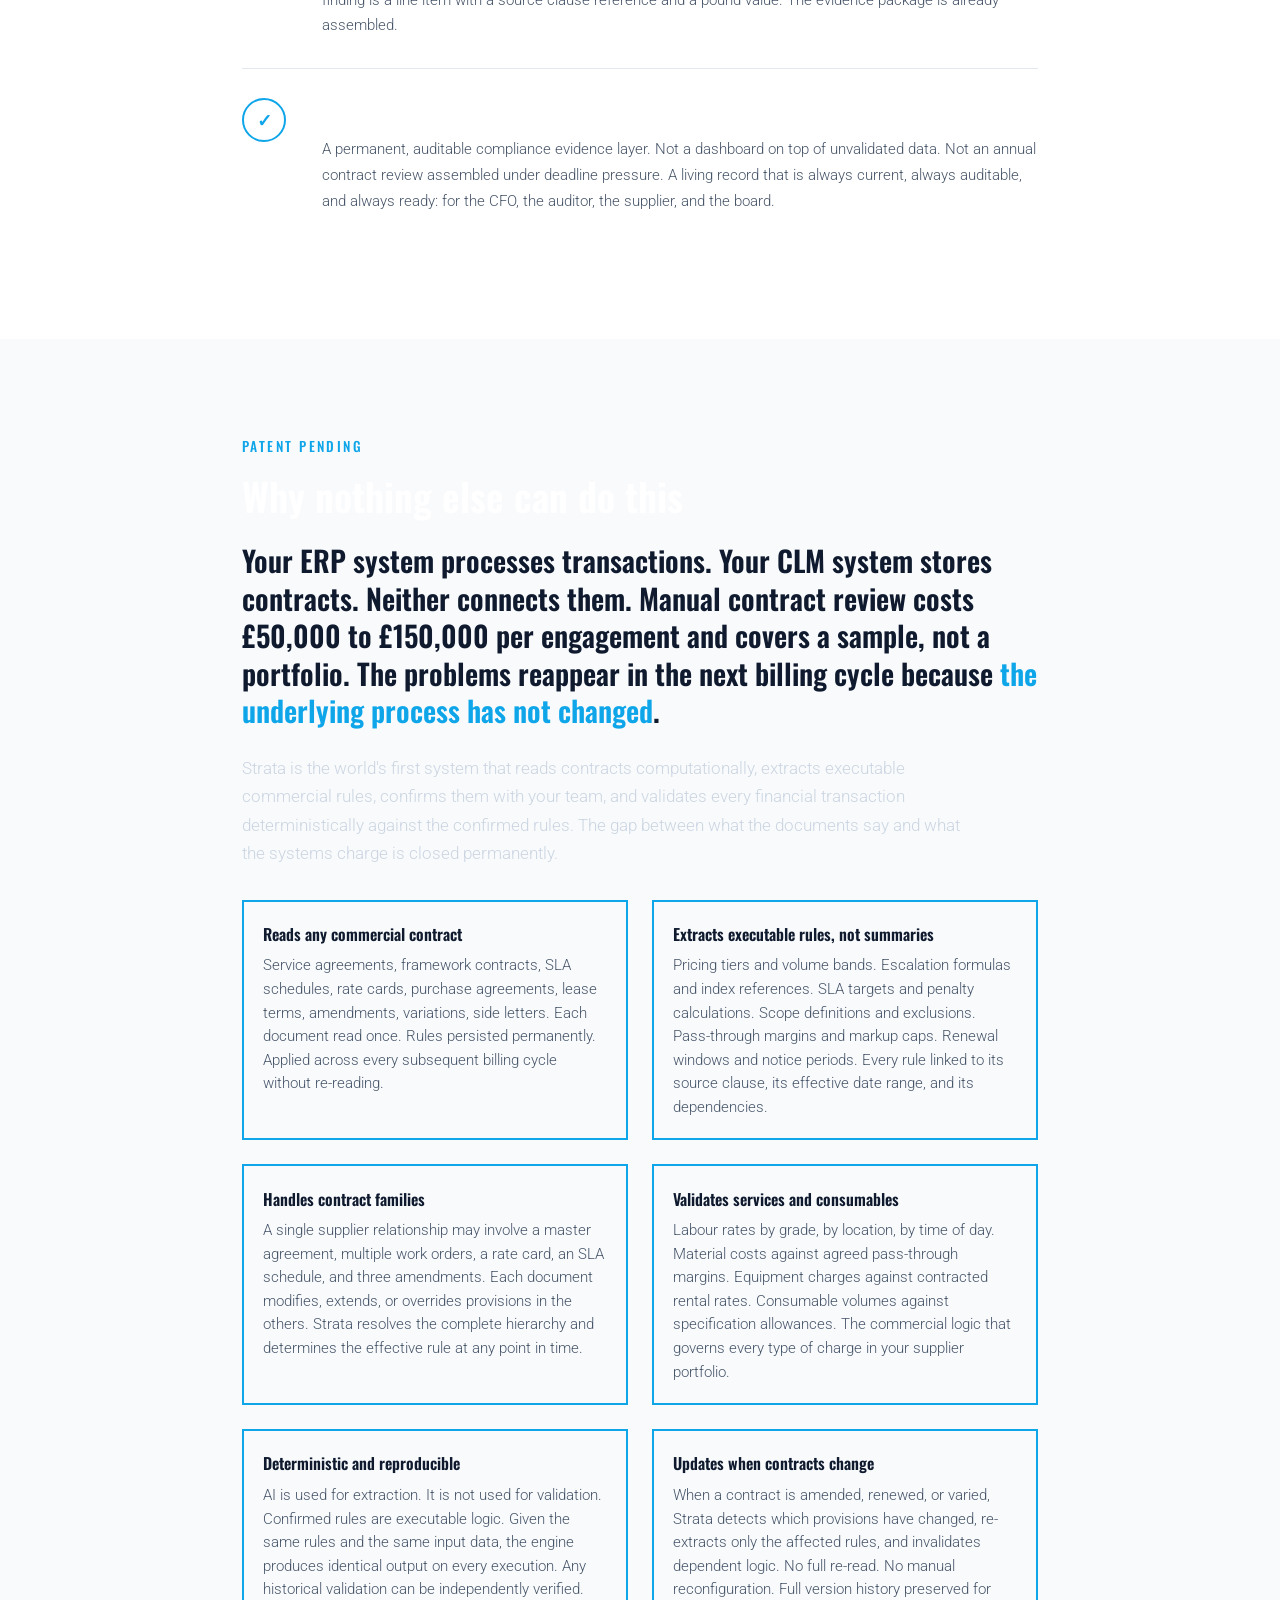
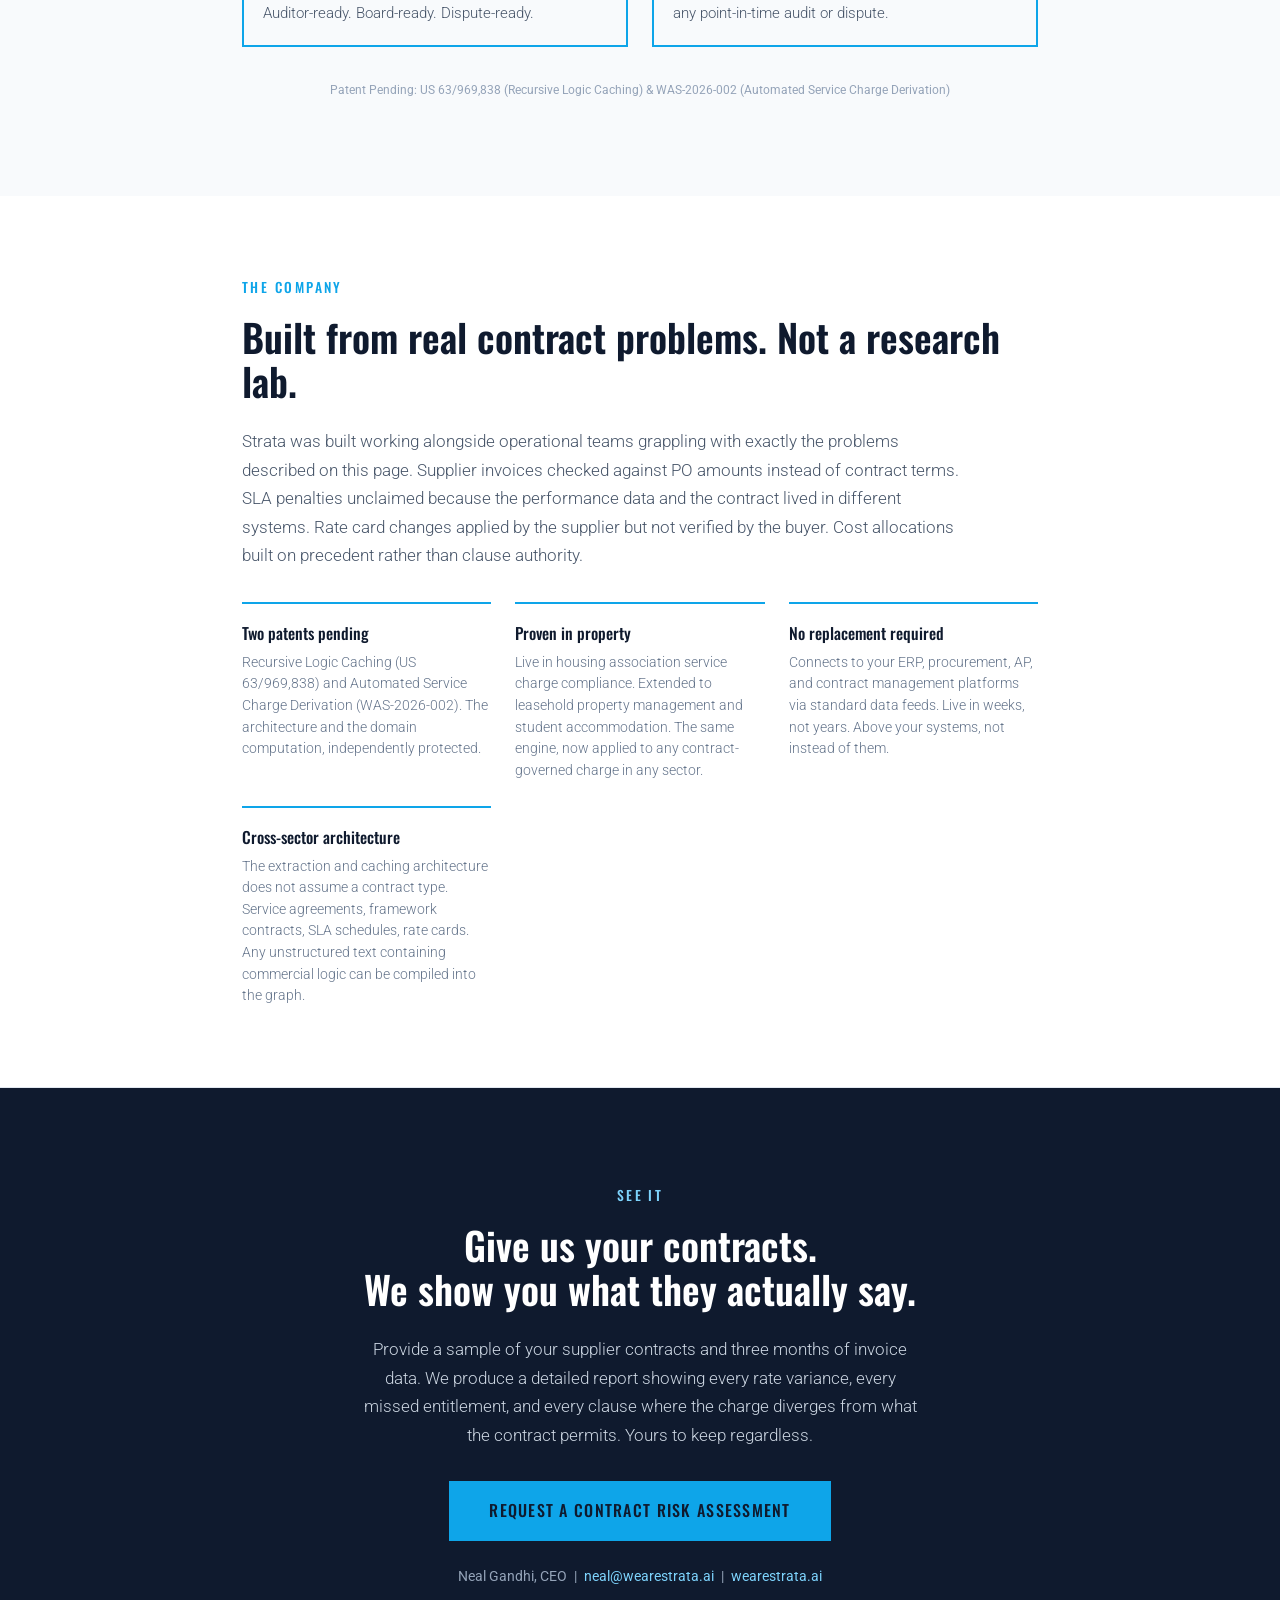
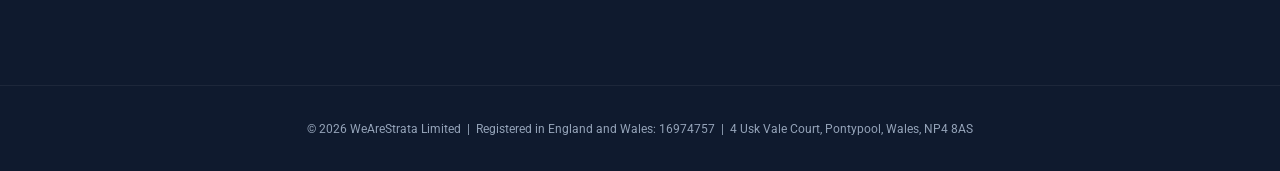
==== commit 4f922363: "css changes" ====
--- a/contract-management/index.html
+++ b/contract-management/index.html
@@ -5,39 +5,8 @@
 <meta name="viewport" content="width=device-width, initial-scale=1.0">
 <title>Strata AI. Your Contracts Contain the Rules. Your Systems Ignore Them.</title>
 <link href="https://fonts.googleapis.com/css2?family=Oswald:wght@400;500;600;700&family=Roboto:wght@300;400;500;700&display=swap" rel="stylesheet">
+<link rel='stylesheet' href="../styles.css" media='all' />
 <style>
-*,*::before,*::after{margin:0;padding:0;box-sizing:border-box}
-:root{
-  --navy:#0F1A2E;--navy-mid:#1B2A4A;--navy-light:#243554;
-  --teal:#0EA5E9;--teal-light:#7DD3FC;
-  --slate:#94A3B8;--slate-light:#CBD5E1;
-  --light:#F8FAFC;--white:#FFFFFF;
-  --red:#DC2626;--red-soft:#FEE2E2;--red-dim:rgba(220,38,38,0.08);
-  --amber:#D97706;
-  --heading:'Oswald',sans-serif;--body:'Roboto',sans-serif;
-}
-html{scroll-behavior:smooth;font-size:16px}
-body{font-family:var(--body);color:var(--navy);background:var(--white);line-height:1.7;-webkit-font-smoothing:antialiased}
-.container{max-width:860px;margin:0 auto;padding:0 2rem}
-.container-wide{max-width:1060px;margin:0 auto;padding:0 2rem}
-
-@keyframes fadeUp{from{opacity:0;transform:translateY(24px)}to{opacity:1;transform:translateY(0)}}
-@keyframes fadeIn{from{opacity:0}to{opacity:1}}
-
-.hero{min-height:100vh;background:var(--navy);color:var(--white);display:flex;flex-direction:column;justify-content:center;padding:6rem 2rem 4rem;position:relative;overflow:hidden}
-.hero::before{content:'';position:absolute;top:-30%;right:-20%;width:80vw;height:80vw;background:radial-gradient(circle,rgba(14,165,233,0.05) 0%,transparent 70%);pointer-events:none}
-.hero-inner{max-width:900px;margin:0 auto;position:relative;z-index:1}
-.hero-brand{font-family:var(--body);font-weight:700;font-size:0.85rem;letter-spacing:0.2em;text-transform:uppercase;margin-bottom:2.5rem;opacity:0;animation:fadeUp 0.8s ease forwards 0.2s}
-.hero-brand span{color:var(--teal)}
-.hero-patent{display:inline-block;font-size:0.65rem;letter-spacing:0.12em;text-transform:uppercase;color:var(--slate);border:1px solid rgba(148,163,184,0.3);padding:0.25rem 0.6rem;margin-left:1rem;vertical-align:middle}
-.hero-only{font-family:var(--heading);font-weight:600;font-size:clamp(2.2rem,5.5vw,3.6rem);line-height:1.1;margin-bottom:1.5rem;opacity:0;animation:fadeUp 0.8s ease forwards 0.5s}
-.hero-only em{font-style:normal;color:var(--teal)}
-.hero-sub{font-weight:300;font-size:1.15rem;color:var(--slate-light);max-width:660px;line-height:1.7;margin-bottom:1rem;opacity:0;animation:fadeUp 0.8s ease forwards 0.8s}
-.hero-risk{font-weight:400;font-size:0.95rem;color:var(--red);margin-bottom:2.5rem;opacity:0;animation:fadeUp 0.8s ease forwards 1s}
-.hero-cta{display:inline-block;font-family:var(--heading);font-weight:500;font-size:1rem;letter-spacing:0.08em;text-transform:uppercase;color:var(--navy);background:var(--teal);padding:0.9rem 2.2rem;text-decoration:none;transition:background 0.3s,transform 0.2s;opacity:0;animation:fadeUp 0.8s ease forwards 1.2s}
-.hero-cta:hover{background:var(--teal-light);transform:translateY(-1px)}
-.hero-scroll{position:absolute;bottom:2rem;left:50%;transform:translateX(-50%);font-size:0.75rem;letter-spacing:0.2em;text-transform:uppercase;color:var(--slate);opacity:0;animation:fadeIn 1s ease forwards 2s}
-
 .section-label{font-family:var(--heading);font-weight:500;font-size:0.85rem;letter-spacing:0.18em;text-transform:uppercase;color:var(--teal);margin-bottom:1rem}
 .section-heading{font-family:var(--heading);font-weight:600;font-size:clamp(1.6rem,3.5vw,2.4rem);line-height:1.15;margin-bottom:1.5rem}
 .section-body{font-weight:300;font-size:1.05rem;color:#334155;margin-bottom:1.5rem;max-width:720px}
@@ -64,10 +33,6 @@
 .step-marker{width:44px;height:44px;border:2px solid var(--teal);display:flex;align-items:center;justify-content:center;font-family:var(--heading);font-weight:600;font-size:1.1rem;color:var(--teal);flex-shrink:0}
 .step-title{font-family:var(--heading);font-weight:500;font-size:1.2rem;margin-bottom:0.4rem}
 .step-body{font-weight:300;font-size:0.95rem;color:#475569;line-height:1.7}
-
-.quote-section{padding:5rem 0;background:var(--navy-mid)}
-.quote-text{font-family:var(--heading);font-weight:500;font-size:clamp(1.3rem,2.8vw,1.9rem);color:var(--white);line-height:1.4;text-align:center;max-width:780px;margin:0 auto}
-.quote-text em{font-style:normal;color:var(--teal)}
 
 .patent-section{padding:6rem 0;background:var(--light)}
 .patent-lead{font-family:var(--heading);font-weight:600;font-size:clamp(1.3rem,2.5vw,1.8rem);line-height:1.3;margin-bottom:1.5rem;color:var(--navy)}
@@ -84,31 +49,6 @@
 .credential{border-top:2px solid var(--teal);padding-top:1rem}
 .credential-title{font-family:var(--heading);font-weight:500;font-size:1rem;margin-bottom:0.3rem}
 .credential-body{font-weight:300;font-size:0.9rem;color:#64748B;line-height:1.5}
-
-.cta-section{padding:6rem 0;background:var(--navy);color:var(--white);text-align:center}
-.cta-section .section-heading{color:var(--white);max-width:640px;margin-left:auto;margin-right:auto}
-.cta-body{font-weight:300;font-size:1.05rem;color:var(--slate-light);max-width:560px;margin:0 auto 2rem;line-height:1.7}
-.cta-button{display:inline-block;font-family:var(--heading);font-weight:500;font-size:1rem;letter-spacing:0.08em;text-transform:uppercase;color:var(--navy);background:var(--teal);padding:1rem 2.5rem;text-decoration:none;transition:background 0.3s,transform 0.2s}
-.cta-button:hover{background:var(--teal-light);transform:translateY(-1px)}
-.cta-contact{margin-top:1.5rem;font-size:0.9rem;color:var(--slate)}
-.cta-contact a{color:var(--teal-light);text-decoration:none}
-.cta-contact a:hover{text-decoration:underline}
-
-footer{padding:2rem;text-align:center;font-size:0.78rem;color:#94A3B8;background:var(--navy);border-top:1px solid rgba(255,255,255,0.06)}
-footer a{color:var(--teal-light);text-decoration:none}
-
-/* ===== HEADER ===== */
-header { display: flex; flex-direction: row; width:100%; flex-basis: 100%; }
-header div { width:100%; flex-basis: 100%; display:flex; flex-direction: row; justify-content: space-between; margin:0 0 0 auto; }
-header ul { list-style-type:none; margin:0 0 0 auto; display: flex; align-items: center;}
-header li a { color:#0F1A2E; text-decoration: none; }
-
-@media(max-width:768px){
-  .risk-grid{grid-template-columns:1fr}
-  .patent-grid{grid-template-columns:1fr}
-  .examples-grid{grid-template-columns:1fr}
-  .hero{padding:4rem 1.5rem 3rem}
-}
 </style>
 </head>
 <body>
--- a/styles.css
+++ b/styles.css
@@ -0,0 +1,1359 @@
+*, *::before, *::after {
+  margin: 0;
+  padding: 0;
+  box-sizing: border-box
+}
+
+:root {
+  --navy: #0F1A2E;
+  --navy-mid: #1B2A4A;
+  --navy-light: #243554;
+  --teal: #0EA5E9;
+  --teal-light: #7DD3FC;
+  --slate: #94A3B8;
+  --slate-light: #CBD5E1;
+  --light: #F8FAFC;
+  --white: #FFFFFF;
+  --red: #DC2626;
+  --red-soft: #FEE2E2;
+  --red-dim: rgba(220, 38, 38, 0.08);
+  --amber: #D97706;
+  --heading: 'Oswald', sans-serif;
+  --body: 'Roboto', sans-serif;
+}
+
+html {
+  scroll-behavior: smooth;
+  font-size: 16px
+}
+
+body {
+  font-family: var(--body);
+  color: var(--navy);
+  background: var(--white);
+  line-height: 1.7;
+  -webkit-font-smoothing: antialiased
+}
+
+.container {
+  max-width: 860px;
+  margin: 0 auto;
+  padding: 0 2rem
+}
+
+.container-wide {
+  max-width: 1060px;
+  margin: 0 auto;
+  padding: 0 2rem
+}
+
+@keyframes fadeUp {
+  from {
+    opacity: 0;
+    transform: translateY(24px)
+  }
+
+  to {
+    opacity: 1;
+    transform: translateY(0)
+  }
+}
+
+@keyframes fadeIn {
+  from {
+    opacity: 0
+  }
+
+  to {
+    opacity: 1
+  }
+}
+
+/* ===== HERO ===== */
+.hero {
+  min-height: 100vh;
+  background: var(--navy);
+  color: var(--white);
+  display: flex;
+  flex-direction: column;
+  justify-content: center;
+  padding: 6rem 2rem 4rem;
+  position: relative;
+  overflow: hidden
+}
+
+.hero::before {
+  content: '';
+  position: absolute;
+  top: -30%;
+  right: -20%;
+  width: 80vw;
+  height: 80vw;
+  background: radial-gradient(circle, rgba(14, 165, 233, 0.05) 0%, transparent 70%);
+  pointer-events: none
+}
+
+.hero-inner {
+  max-width: 900px;
+  margin: 0 auto;
+  position: relative;
+  z-index: 1
+}
+
+.hero-brand {
+  font-family: var(--body);
+  font-weight: 700;
+  font-size: 0.85rem;
+  letter-spacing: 0.2em;
+  text-transform: uppercase;
+  margin-bottom: 2.5rem;
+  opacity: 0;
+  animation: fadeUp 0.8s ease forwards 0.2s
+}
+
+.hero-brand span {
+  color: var(--teal)
+}
+
+.hero-patent {
+  display: inline-block;
+  font-size: 0.65rem;
+  letter-spacing: 0.12em;
+  text-transform: uppercase;
+  color: var(--slate);
+  border: 1px solid rgba(148, 163, 184, 0.3);
+  padding: 0.25rem 0.6rem;
+  margin-left: 1rem;
+  vertical-align: middle
+}
+
+.hero-only {
+  font-family: var(--heading);
+  font-weight: 600;
+  font-size: clamp(2.2rem, 5.5vw, 3.6rem);
+  line-height: 1.1;
+  margin-bottom: 1.5rem;
+  opacity: 0;
+  animation: fadeUp 0.8s ease forwards 0.5s
+}
+
+.hero-only em {
+  font-style: normal;
+  color: var(--teal)
+}
+
+.hero-sub {
+  font-weight: 300;
+  font-size: 1.15rem;
+  color: var(--slate-light);
+  max-width: 660px;
+  line-height: 1.7;
+  margin-bottom: 1rem;
+  opacity: 0;
+  animation: fadeUp 0.8s ease forwards 0.8s
+}
+
+.hero-risk {
+  font-weight: 400;
+  font-size: 0.95rem;
+  color: var(--red);
+  margin-bottom: 2.5rem;
+  opacity: 0;
+  animation: fadeUp 0.8s ease forwards 1s
+}
+
+.hero-cta {
+  display: inline-block;
+  font-family: var(--heading);
+  font-weight: 500;
+  font-size: 1rem;
+  letter-spacing: 0.08em;
+  text-transform: uppercase;
+  color: var(--navy);
+  background: var(--teal);
+  padding: 0.9rem 2.2rem;
+  text-decoration: none;
+  transition: background 0.3s, transform 0.2s;
+  opacity: 0;
+  animation: fadeUp 0.8s ease forwards 1.2s
+}
+
+.hero-cta:hover {
+  background: var(--teal-light);
+  transform: translateY(-1px)
+}
+
+.hero-scroll {
+  position: absolute;
+  bottom: 2rem;
+  left: 50%;
+  transform: translateX(-50%);
+  font-size: 0.75rem;
+  letter-spacing: 0.2em;
+  text-transform: uppercase;
+  color: var(--slate);
+  opacity: 0;
+  animation: fadeIn 1s ease forwards 2s
+}
+
+/* ===== SHARED ===== */
+.section-label {
+  font-family: var(--heading);
+  font-weight: 500;
+  font-size: 0.85rem;
+  letter-spacing: 0.18em;
+  text-transform: uppercase;
+  color: var(--teal);
+  margin-bottom: 1rem
+}
+
+.section-heading {
+  font-family: var(--heading);
+  font-weight: 600;
+  font-size: clamp(1.6rem, 3.5vw, 2.4rem);
+  line-height: 1.15;
+  margin-bottom: 1.5rem
+}
+
+.section-body {
+  font-weight: 300;
+  font-size: 1.05rem;
+  color: #334155;
+  margin-bottom: 1.5rem;
+  max-width: 720px
+}
+
+/* ===== RISK REGISTER ===== */
+.risk-section {
+  padding: 6rem 0;
+  background: var(--light);
+  border-bottom: 1px solid #E2E8F0
+}
+
+.risk-grid {
+  display: grid;
+  grid-template-columns: repeat(auto-fit, minmax(340px, 1fr));
+  gap: 1.5rem;
+  margin-top: 2rem
+}
+
+.risk-card {
+  background: var(--white);
+  border: 2px solid var(--red);
+  padding: 2rem 1.6rem;
+  border-radius: 10px;
+}
+
+.risk-title {
+  font-family: var(--heading);
+  font-weight: 600;
+  font-size: 1.4rem;
+  color: var(--red);
+  margin-bottom: 1.4rem;
+  letter-spacing: 0.01em
+}
+
+.risk-body {
+  font-size: 1rem;
+  color: #475569;
+  line-height: 1.6;
+  margin-bottom: 0.6rem
+}
+
+.risk-source {
+  font-size: 0.78rem;
+  color: var(--slate);
+  line-height: 1.4
+}
+
+/* ===== SECTORS ===== */
+.sectors-section {
+  padding: 6rem 0;
+  background: var(--white);
+  border-bottom: 1px solid #E2E8F0
+}
+
+.sector-grid {
+  display: grid;
+  grid-template-columns: repeat(auto-fit, minmax(300px, 1fr));
+  gap: 1.5rem;
+  margin-top: 2rem
+}
+
+.sector-card {
+  border-top: 2px solid var(--teal);
+  padding-top: 1.2rem
+}
+
+.sector-card-title {
+  font-family: var(--heading);
+  font-weight: 600;
+  font-size: 1rem;
+  margin-bottom: 0.4rem;
+  color: var(--navy)
+}
+
+.sector-card-body {
+  font-weight: 300;
+  font-size: 0.92rem;
+  color: #475569;
+  line-height: 1.6
+}
+
+.sector-card-who {
+  font-size: 0.78rem;
+  color: var(--teal);
+  margin-top: 0.6rem;
+  font-weight: 500
+}
+
+/* ===== DUAL GRID (FEAR/GREED) ===== */
+.dual-section {
+  padding: 6rem 0;
+  background: var(--light);
+  border-bottom: 1px solid #E2E8F0
+}
+
+.dual-grid {
+  display: grid;
+  grid-template-columns: repeat(auto-fit, minmax(340px, 1fr));
+  gap: 1.5rem;
+  margin-top: 2rem
+}
+
+.dual-card {
+  background: var(--white);
+  border: 1px solid #E2E8F0;
+  padding: 1.6rem 1.6rem 1.6rem 1.8rem
+}
+
+.dual-card.risk {
+  border-left: 3px solid var(--red)
+}
+
+.dual-card.gain {
+  border-left: 3px solid var(--teal)
+}
+
+.dual-title {
+  font-family: var(--heading);
+  font-weight: 600;
+  font-size: 1.05rem;
+  margin-bottom: 0.4rem;
+  letter-spacing: 0.02em
+}
+
+.dual-card.risk .dual-title {
+  color: var(--red)
+}
+
+.dual-card.gain .dual-title {
+  color: var(--teal)
+}
+
+.dual-body {
+  font-weight: 300;
+  font-size: 0.92rem;
+  color: #475569;
+  line-height: 1.6;
+  margin-bottom: 0.6rem
+}
+
+.dual-source {
+  font-size: 0.78rem;
+  color: var(--slate);
+  line-height: 1.4
+}
+
+/* ===== INVESTOR SECTION ===== */
+.investor-section {
+  padding: 6rem 0;
+  background: var(--navy);
+  color: var(--white)
+}
+
+.investor-section .section-heading {
+  color: var(--white)
+}
+
+.investor-section .section-body {
+  color: var(--slate-light)
+}
+
+.investor-lead {
+  font-family: var(--heading);
+  font-weight: 600;
+  font-size: clamp(1.3rem, 2.5vw, 1.8rem);
+  line-height: 1.3;
+  margin-bottom: 1.5rem;
+  color: var(--white)
+}
+
+.investor-lead em {
+  font-style: normal;
+  color: var(--teal)
+}
+
+.investor-grid {
+  display: grid;
+  grid-template-columns: repeat(auto-fit, minmax(220px, 1fr));
+  gap: 1.5rem;
+  margin-top: 2rem
+}
+
+.investor-card {
+  border-top: 2px solid var(--teal);
+  padding-top: 1rem
+}
+
+.investor-card-title {
+  font-family: var(--heading);
+  font-weight: 500;
+  font-size: 1rem;
+  margin-bottom: 0.3rem;
+  color: var(--white)
+}
+
+.investor-card-body {
+  font-weight: 300;
+  font-size: 0.9rem;
+  color: var(--slate-light);
+  line-height: 1.5
+}
+
+/* ===== CALCULATOR ===== */
+.calculator {
+  padding: 6rem 0;
+  background: var(--navy);
+  color: var(--white)
+}
+
+.calc-inner {
+  max-width: 720px;
+  margin: 0 auto;
+  text-align: center
+}
+
+.calc-intro {
+  font-weight: 300;
+  font-size: 1.05rem;
+  color: var(--slate-light);
+  margin-bottom: 0.5rem;
+  max-width: 600px;
+  margin-left: auto;
+  margin-right: auto
+}
+
+.calc-headline {
+  font-family: var(--heading);
+  font-weight: 600;
+  font-size: clamp(1.4rem, 3vw, 2rem);
+  line-height: 1.3;
+  margin-bottom: 0.3rem;
+  color: var(--white)
+}
+
+.calc-headline em {
+  font-style: normal;
+  color: var(--teal)
+}
+
+.calc-source {
+  font-size: 0.78rem;
+  color: var(--slate);
+  margin-bottom: 2.5rem
+}
+
+.calc-rule {
+  width: 80px;
+  height: 1px;
+  background: linear-gradient(90deg, var(--navy-light), var(--teal), var(--navy-light));
+  margin: 2rem auto
+}
+
+.calc-prompt {
+  font-family: var(--heading);
+  font-weight: 500;
+  font-size: 1.1rem;
+  color: var(--slate-light);
+  margin-bottom: 1.5rem;
+  letter-spacing: 0.04em
+}
+
+.homes-display {
+  font-family: var(--heading);
+  font-weight: 600;
+  font-size: clamp(3rem, 9vw, 5rem);
+  color: var(--teal);
+  line-height: 1;
+  letter-spacing: -0.02em;
+  margin-bottom: 0.3rem
+}
+
+.gbp-value {
+  font-family: var(--heading);
+  font-weight: 600;
+  font-size: clamp(2.5rem, 8vw, 4.5rem);
+  color: var(--white);
+  line-height: 1;
+  margin-bottom: 0.5rem;
+  letter-spacing: -0.02em
+}
+
+.gbp-label {
+  font-size: 0.85rem;
+  color: var(--teal);
+  margin-bottom: 2rem;
+  letter-spacing: 0.04em
+}
+
+.slider-wrap {
+  position: relative;
+  height: 40px;
+  display: flex;
+  align-items: center;
+  margin: 0 auto;
+  max-width: 600px
+}
+
+.track-bg {
+  position: absolute;
+  width: 100%;
+  height: 2px;
+  background: var(--navy-light);
+  border-radius: 1px
+}
+
+.track-fill {
+  position: absolute;
+  height: 2px;
+  background: linear-gradient(90deg, var(--teal), var(--teal-light));
+  border-radius: 1px;
+  pointer-events: none;
+  transition: width 0.05s linear
+}
+
+input[type="range"] {
+  -webkit-appearance: none;
+  appearance: none;
+  width: 100%;
+  height: 40px;
+  background: transparent;
+  position: relative;
+  z-index: 2;
+  cursor: pointer
+}
+
+input[type="range"]::-webkit-slider-thumb {
+  -webkit-appearance: none;
+  width: 20px;
+  height: 20px;
+  border-radius: 50%;
+  background: var(--teal);
+  border: 2px solid var(--white);
+  box-shadow: 0 0 12px rgba(14, 165, 233, 0.4);
+  cursor: grab;
+  transition: transform 0.15s ease
+}
+
+input[type="range"]::-webkit-slider-thumb:hover {
+  transform: scale(1.15);
+  box-shadow: 0 0 20px rgba(14, 165, 233, 0.6)
+}
+
+input[type="range"]:active::-webkit-slider-thumb {
+  cursor: grabbing
+}
+
+input[type="range"]::-moz-range-thumb {
+  width: 20px;
+  height: 20px;
+  border-radius: 50%;
+  background: var(--teal);
+  border: 2px solid var(--white);
+  box-shadow: 0 0 12px rgba(14, 165, 233, 0.4);
+  cursor: grab
+}
+
+.ticks {
+  position: relative;
+  max-width: 600px;
+  height: 1.4rem;
+  margin: 0.5rem auto 0
+}
+
+.tick {
+  position: absolute;
+  font-size: 0.7rem;
+  color: var(--slate);
+  transition: color 0.15s ease;
+  transform: translateX(-50%);
+  white-space: nowrap
+}
+
+.tick.near {
+  color: var(--teal-light)
+}
+
+.formula {
+  display: flex;
+  align-items: baseline;
+  justify-content: center;
+  gap: 0.6rem;
+  flex-wrap: wrap;
+  margin-top: 2rem;
+  font-size: 0.95rem
+}
+
+.f-val {
+  font-family: var(--heading);
+  font-weight: 500;
+  font-size: 1.1rem;
+  color: var(--white)
+}
+
+.f-op {
+  color: var(--slate);
+  font-weight: 300
+}
+
+.f-result {
+  font-family: var(--heading);
+  font-weight: 600;
+  font-size: 1.1rem;
+  color: var(--teal)
+}
+
+.calc-cta-row {
+  margin-top: 2.5rem
+}
+
+.calc-cta {
+  display: inline-block;
+  font-family: var(--heading);
+  font-weight: 500;
+  font-size: 0.9rem;
+  letter-spacing: 0.08em;
+  text-transform: uppercase;
+  color: var(--navy);
+  background: var(--teal);
+  padding: 0.8rem 2rem;
+  text-decoration: none;
+  transition: background 0.3s, transform 0.2s
+}
+
+.calc-cta:hover {
+  background: var(--teal-light);
+  transform: translateY(-1px)
+}
+
+.calc-note {
+  font-size: 0.78rem;
+  color: var(--slate);
+  margin-top: 0.8rem
+}
+
+/* ===== THE PROBLEM ===== */
+.problem-section {
+  padding: 6rem 0;
+  background: var(--light);
+  border-bottom: 1px solid #E2E8F0
+}
+
+.problem-lead {
+  font-family: var(--heading);
+  font-weight: 600;
+  font-size: clamp(1.3rem, 2.5vw, 1.8rem);
+  line-height: 1.3;
+  margin-bottom: 1.5rem;
+  color: var(--navy)
+}
+
+.problem-lead em {
+  font-style: normal;
+  color: var(--teal)
+}
+
+.problem-grid {
+  display: grid;
+  grid-template-columns: repeat(auto-fit, minmax(300px, 1fr));
+  gap: 1.5rem;
+  margin-top: 2rem
+}
+
+.problem-card {
+  background: var(--white);
+  border: 1px solid #E2E8F0;
+  border-left: 3px solid var(--red);
+  padding: 1.6rem 1.6rem 1.6rem 1.8rem
+}
+
+.problem-title {
+  font-family: var(--heading);
+  font-weight: 600;
+  font-size: 1.05rem;
+  color: var(--red);
+  margin-bottom: 0.4rem;
+  letter-spacing: 0.02em
+}
+
+.problem-body {
+  font-weight: 300;
+  font-size: 0.92rem;
+  color: #475569;
+  line-height: 1.6
+}
+
+/* ===== NUMBERS ===== */
+.numbers {
+  padding: 5rem 0;
+  background: var(--navy);
+  color: var(--white)
+}
+
+.numbers-grid {
+  display: grid;
+  grid-template-columns: repeat(auto-fit, minmax(200px, 1fr));
+  gap: 3rem;
+  margin-top: 2.5rem;
+  text-align: center
+}
+
+.num-item .num-val {
+  font-family: var(--heading);
+  font-weight: 600;
+  font-size: clamp(2rem, 5vw, 3rem);
+  color: var(--teal);
+  line-height: 1;
+  margin-bottom: 0.4rem;
+  letter-spacing: -0.02em
+}
+
+.num-item .num-label {
+  font-weight: 300;
+  font-size: 0.88rem;
+  color: var(--slate-light);
+  line-height: 1.4
+}
+
+.num-source {
+  font-size: 0.75rem;
+  color: var(--slate);
+  text-align: center;
+  margin-top: 2.5rem
+}
+
+/* ===== HOW IT WORKS ===== */
+.how-section {
+  padding: 6rem 0;
+  background: var(--white)
+}
+
+.how-lead {
+  font-family: var(--heading);
+  font-weight: 600;
+  font-size: clamp(1.3rem, 2.5vw, 1.8rem);
+  line-height: 1.3;
+  margin-bottom: 1.5rem;
+  color: var(--navy)
+}
+
+.how-lead em {
+  font-style: normal;
+  color: var(--teal)
+}
+
+.how-steps {
+  margin-top: 2.5rem
+}
+
+.how-step {
+  display: grid;
+  grid-template-columns: 56px 1fr;
+  gap: 1.5rem;
+  padding: 1.8rem 0;
+  border-bottom: 1px solid #E2E8F0;
+  align-items: start
+}
+
+.how-step:last-child {
+  border-bottom: none
+}
+
+.how-marker {
+  width: 44px;
+  height: 44px;
+  border: 2px solid var(--teal);
+  display: flex;
+  align-items: center;
+  justify-content: center;
+  font-family: var(--heading);
+  font-weight: 600;
+  font-size: 1.1rem;
+  color: var(--teal);
+  flex-shrink: 0
+}
+
+.how-title {
+  font-family: var(--heading);
+  font-weight: 500;
+  font-size: 1.2rem;
+  margin-bottom: 0.4rem
+}
+
+.how-body {
+  font-weight: 300;
+  font-size: 0.95rem;
+  color: #475569;
+  line-height: 1.7
+}
+
+/* ===== QUOTE ===== */
+.quote-section {
+  padding: 5rem 0;
+  background: var(--navy-mid)
+}
+
+.quote-text {
+  font-family: var(--heading);
+  font-weight: 500;
+  font-size: clamp(1.3rem, 2.8vw, 1.9rem);
+  color: var(--white);
+  line-height: 1.4;
+  text-align: center;
+  max-width: 780px;
+  margin: 0 auto
+}
+
+.quote-text em {
+  font-style: normal;
+  color: var(--teal)
+}
+
+/* ===== COMPARISON ===== */
+.comparison-section {
+  padding: 6rem 0;
+  background: var(--light)
+}
+
+.comp-table-wrap {
+  margin-top: 2.5rem;
+  overflow-x: auto;
+  -webkit-overflow-scrolling: touch
+}
+
+.comp-table {
+  width: 100%;
+  border-collapse: collapse;
+  font-size: 0.85rem;
+  min-width: 800px
+}
+
+.comp-table thead th {
+  font-family: var(--heading);
+  font-weight: 500;
+  font-size: 0.8rem;
+  letter-spacing: 0.08em;
+  text-transform: uppercase;
+  padding: 0.8rem 1rem;
+  text-align: left;
+  border-bottom: 2px solid var(--navy);
+  color: var(--navy);
+  white-space: nowrap
+}
+
+.comp-table thead th:last-child {
+  background: rgba(14, 165, 233, 0.06);
+  color: var(--teal)
+}
+
+.comp-table tbody td {
+  padding: 0.7rem 1rem;
+  border-bottom: 1px solid #E2E8F0;
+  color: #475569;
+  font-weight: 300;
+  vertical-align: top;
+  line-height: 1.4
+}
+
+.comp-table tbody td:first-child {
+  font-weight: 500;
+  color: var(--navy);
+  font-size: 0.88rem
+}
+
+.comp-table tbody td:last-child {
+  background: rgba(14, 165, 233, 0.03);
+  font-weight: 400;
+  color: var(--navy)
+}
+
+.comp-table .icon-yes {
+  color: var(--teal);
+  font-weight: 700
+}
+
+.comp-table .icon-no {
+  color: var(--red);
+  font-weight: 400
+}
+
+.comp-table .icon-partial {
+  color: var(--amber);
+  font-weight: 400
+}
+
+/* ===== VERTICALS ===== */
+.verticals-section {
+  padding: 6rem 0;
+  background: var(--white);
+  border-bottom: 1px solid #E2E8F0
+}
+
+.verticals-grid {
+  display: grid;
+  grid-template-columns: repeat(auto-fit, minmax(300px, 1fr));
+  gap: 1.5rem;
+  margin-top: 2.5rem
+}
+
+.vertical-card {
+  border: 1px solid #E2E8F0;
+  padding: 2rem;
+  transition: border-color 0.2s, box-shadow 0.2s;
+  position: relative;
+  text-decoration: none;
+  color: inherit;
+  display: block
+}
+
+.vertical-card:hover {
+  border-color: var(--teal);
+  box-shadow: 0 4px 20px rgba(14, 165, 233, 0.08)
+}
+
+.vertical-status {
+  font-family: var(--heading);
+  font-weight: 500;
+  font-size: 0.7rem;
+  letter-spacing: 0.12em;
+  text-transform: uppercase;
+  margin-bottom: 1rem;
+  display: inline-block;
+  padding: 0.2rem 0.5rem
+}
+
+.vertical-status.live {
+  color: var(--teal);
+  background: rgba(14, 165, 233, 0.08)
+}
+
+.vertical-status.active {
+  color: var(--amber);
+  background: rgba(217, 119, 6, 0.08)
+}
+
+.vertical-status.pipeline {
+  color: var(--slate);
+  background: rgba(148, 163, 184, 0.1)
+}
+
+.vertical-card-title {
+  font-family: var(--heading);
+  font-weight: 600;
+  font-size: 1.15rem;
+  margin-bottom: 0.5rem;
+  color: var(--navy)
+}
+
+.vertical-card-body {
+  font-weight: 300;
+  font-size: 0.92rem;
+  color: #475569;
+  line-height: 1.6;
+  margin-bottom: 1rem
+}
+
+.vertical-card-docs {
+  font-size: 0.82rem;
+  color: var(--slate);
+  line-height: 1.5
+}
+
+.vertical-card-docs strong {
+  color: #475569;
+  font-weight: 500
+}
+
+.vertical-card-arrow {
+  position: absolute;
+  bottom: 2rem;
+  right: 2rem;
+  font-family: var(--heading);
+  font-size: 1rem;
+  color: var(--teal);
+  opacity: 0;
+  transition: opacity 0.2s
+}
+
+.vertical-card:hover .vertical-card-arrow {
+  opacity: 1
+}
+
+/* ===== PATENT ===== */
+.patent-section {
+  padding: 6rem 0;
+  background: var(--navy);
+  color: var(--white)
+}
+
+.patent-section .section-heading {
+  color: var(--white)
+}
+
+.patent-section .section-body {
+  color: var(--slate-light)
+}
+
+.patent-lead {
+  font-family: var(--heading);
+  font-weight: 600;
+  font-size: clamp(1.3rem, 2.5vw, 1.8rem);
+  line-height: 1.3;
+  margin-bottom: 1.5rem;
+}
+
+.patent-lead em {
+  font-style: normal;
+  color: var(--teal)
+}
+
+.patent-grid {
+  display: grid;
+  grid-template-columns: repeat(auto-fit, minmax(300px, 1fr));
+  gap: 1.5rem;
+  margin-top: 2rem
+}
+
+.patent-card {
+  border: 2px solid var(--teal);
+  padding: 1.2rem
+}
+
+.patent-card-title {
+  font-family: var(--heading);
+  font-weight: 600;
+  font-size: 1rem;
+  margin-bottom: 0.4rem;
+  color: var(--white)
+}
+
+.patent-card-body {
+  font-weight: 300;
+  font-size: 0.92rem;
+  color: var(--slate-light);
+  line-height: 1.6
+}
+
+.patent-ref {
+  font-size: 0.78rem;
+  color: var(--slate);
+  margin-top: 2rem;
+  text-align: center
+}
+
+/* ===== CREDIBILITY ===== */
+.credibility {
+  padding: 5rem 0;
+  background: var(--light)
+}
+
+.credibility .section-body {
+  color: #475569
+}
+
+.credential-row {
+  display: grid;
+  grid-template-columns: repeat(auto-fit, minmax(220px, 1fr));
+  gap: 1.5rem;
+  margin-top: 2rem
+}
+
+.credential {
+  border-top: 2px solid var(--teal);
+  padding-top: 1rem
+}
+
+.credential-title {
+  font-family: var(--heading);
+  font-weight: 500;
+  font-size: 1rem;
+  margin-bottom: 0.3rem
+}
+
+.credential-body {
+  font-weight: 300;
+  font-size: 0.9rem;
+  color: #64748B;
+  line-height: 1.5
+}
+
+/* ===== INTEGRATION ===== */
+.integration-section {
+  padding: 5rem 0;
+  background: var(--white);
+  border-bottom: 1px solid #E2E8F0
+}
+
+.integration-intro {
+  font-weight: 300;
+  font-size: 1.05rem;
+  color: #334155;
+  margin-bottom: 2.5rem;
+  max-width: 720px
+}
+
+.integration-categories {
+  display: grid;
+  grid-template-columns: repeat(auto-fit, minmax(280px, 1fr));
+  gap: 2rem
+}
+
+.integration-cat-title {
+  font-family: var(--heading);
+  font-weight: 500;
+  font-size: 0.8rem;
+  letter-spacing: 0.14em;
+  text-transform: uppercase;
+  color: var(--teal);
+  margin-bottom: 0.8rem;
+  padding-bottom: 0.6rem;
+  border-bottom: 1px solid #E2E8F0
+}
+
+.integration-cat-list {
+  display: flex;
+  flex-wrap: wrap;
+  gap: 0.5rem
+}
+
+.integration-badge {
+  font-family: var(--body);
+  font-weight: 400;
+  font-size: 0.82rem;
+  color: var(--navy);
+  letter-spacing: 0.02em;
+  padding: 0.45rem 0.9rem;
+  border: 1px solid #E2E8F0;
+  background: var(--light)
+}
+
+.integration-note {
+  font-size: 0.82rem;
+  color: var(--slate);
+  margin-top: 2rem;
+  text-align: center;
+  line-height: 1.6
+}
+
+/* ===== CTA ===== */
+.cta-section {
+  padding: 6rem 0;
+  background: var(--navy);
+  color: var(--white);
+  text-align: center
+}
+
+.cta-section .section-heading {
+  color: var(--white);
+  max-width: 640px;
+  margin-left: auto;
+  margin-right: auto
+}
+
+.cta-body {
+  font-weight: 300;
+  font-size: 1.05rem;
+  color: var(--slate-light);
+  max-width: 560px;
+  margin: 0 auto 2rem;
+  line-height: 1.7
+}
+
+.cta-button {
+  display: inline-block;
+  font-family: var(--heading);
+  font-weight: 500;
+  font-size: 1rem;
+  letter-spacing: 0.08em;
+  text-transform: uppercase;
+  color: var(--navy);
+  background: var(--teal);
+  padding: 1rem 2.5rem;
+  text-decoration: none;
+  transition: background 0.3s, transform 0.2s
+}
+
+.cta-button:hover {
+  background: var(--teal-light);
+  transform: translateY(-1px)
+}
+
+.cta-contact {
+  margin-top: 1.5rem;
+  font-size: 0.9rem;
+  color: var(--slate)
+}
+
+.cta-contact a {
+  color: var(--teal-light);
+  text-decoration: none
+}
+
+.cta-contact a:hover {
+  text-decoration: underline
+}
+
+/* ===== HEADER ===== */
+header {
+  display: flex;
+  flex-direction: row;
+  width: 100%;
+  flex-basis: 100%;
+}
+
+header div {
+  width: 100%;
+  flex-basis: 100%;
+  display: flex;
+  flex-direction: row;
+  justify-content: space-between;
+  margin: 0 0 0 auto;
+}
+
+header ul {
+  list-style-type: none;
+  margin: 0 0 0 auto;
+  display: flex;
+  align-items: center;
+}
+
+header li {
+  margin: 0 5px;
+}
+
+header li a {
+  color: #0F1A2E;
+  text-decoration: none;
+}
+
+/* ===== THE CHAIN ===== */
+.chain {
+  padding: 6rem 0;
+  background: var(--navy);
+  color: var(--white)
+}
+
+.chain .section-heading {
+  color: var(--white)
+}
+
+.chain .section-body {
+  color: var(--slate-light)
+}
+
+.chain-steps {
+  margin-top: 3rem
+}
+
+.chain-step {
+  display: grid;
+  grid-template-columns: 56px 1fr;
+  gap: 1.5rem;
+  padding: 1.8rem 0;
+  border-bottom: 1px solid rgba(255, 255, 255, 0.08);
+  align-items: start
+}
+
+.chain-step:last-child {
+  border-bottom: none
+}
+
+.step-marker {
+  width: 44px;
+  height: 44px;
+  border: 2px solid var(--teal);
+  display: flex;
+  align-items: center;
+  justify-content: center;
+  font-family: var(--heading);
+  font-weight: 600;
+  font-size: 1.1rem;
+  color: var(--teal);
+  flex-shrink: 0;
+  border-radius: 50%;
+  color: #FFF;
+}
+
+.step-title {
+  font-family: var(--heading);
+  font-weight: 500;
+  font-size: 1.2rem;
+  margin-bottom: 0.4rem
+}
+
+.step-body {
+  font-weight: 300;
+  font-size: 0.95rem;
+  color: var(--slate-light);
+  line-height: 1.7
+}
+
+/* ===== FOOTER ===== */
+footer {
+  padding: 2rem;
+  text-align: center;
+  font-size: 0.78rem;
+  color: #94A3B8;
+  background: var(--navy);
+  border-top: 1px solid rgba(255, 255, 255, 0.06)
+}
+
+footer a {
+  color: var(--teal-light);
+  text-decoration: none
+}
+
+@media(max-width:768px) {
+
+  .problem-grid,
+  .dual-grid,
+  .investor-grid,
+  .patent-grid,
+  .integration-categories,
+  .verticals-grid,
+  .examples-grid,
+  .risk-grid,
+  .sector-grid {
+    grid-template-columns: 1fr;
+  }
+
+  .numbers-grid {
+    grid-template-columns: repeat(2, 1fr);
+  }
+
+  .comp-table-wrap {
+    margin-left: -1rem;
+    margin-right: -1rem;
+    padding: 0 1rem;
+  }
+
+  .hero {
+    padding: 4rem 1.5rem 3rem;
+  }
+
+  .calculator {
+    padding: 4rem 1.5rem;
+  }
+
+}
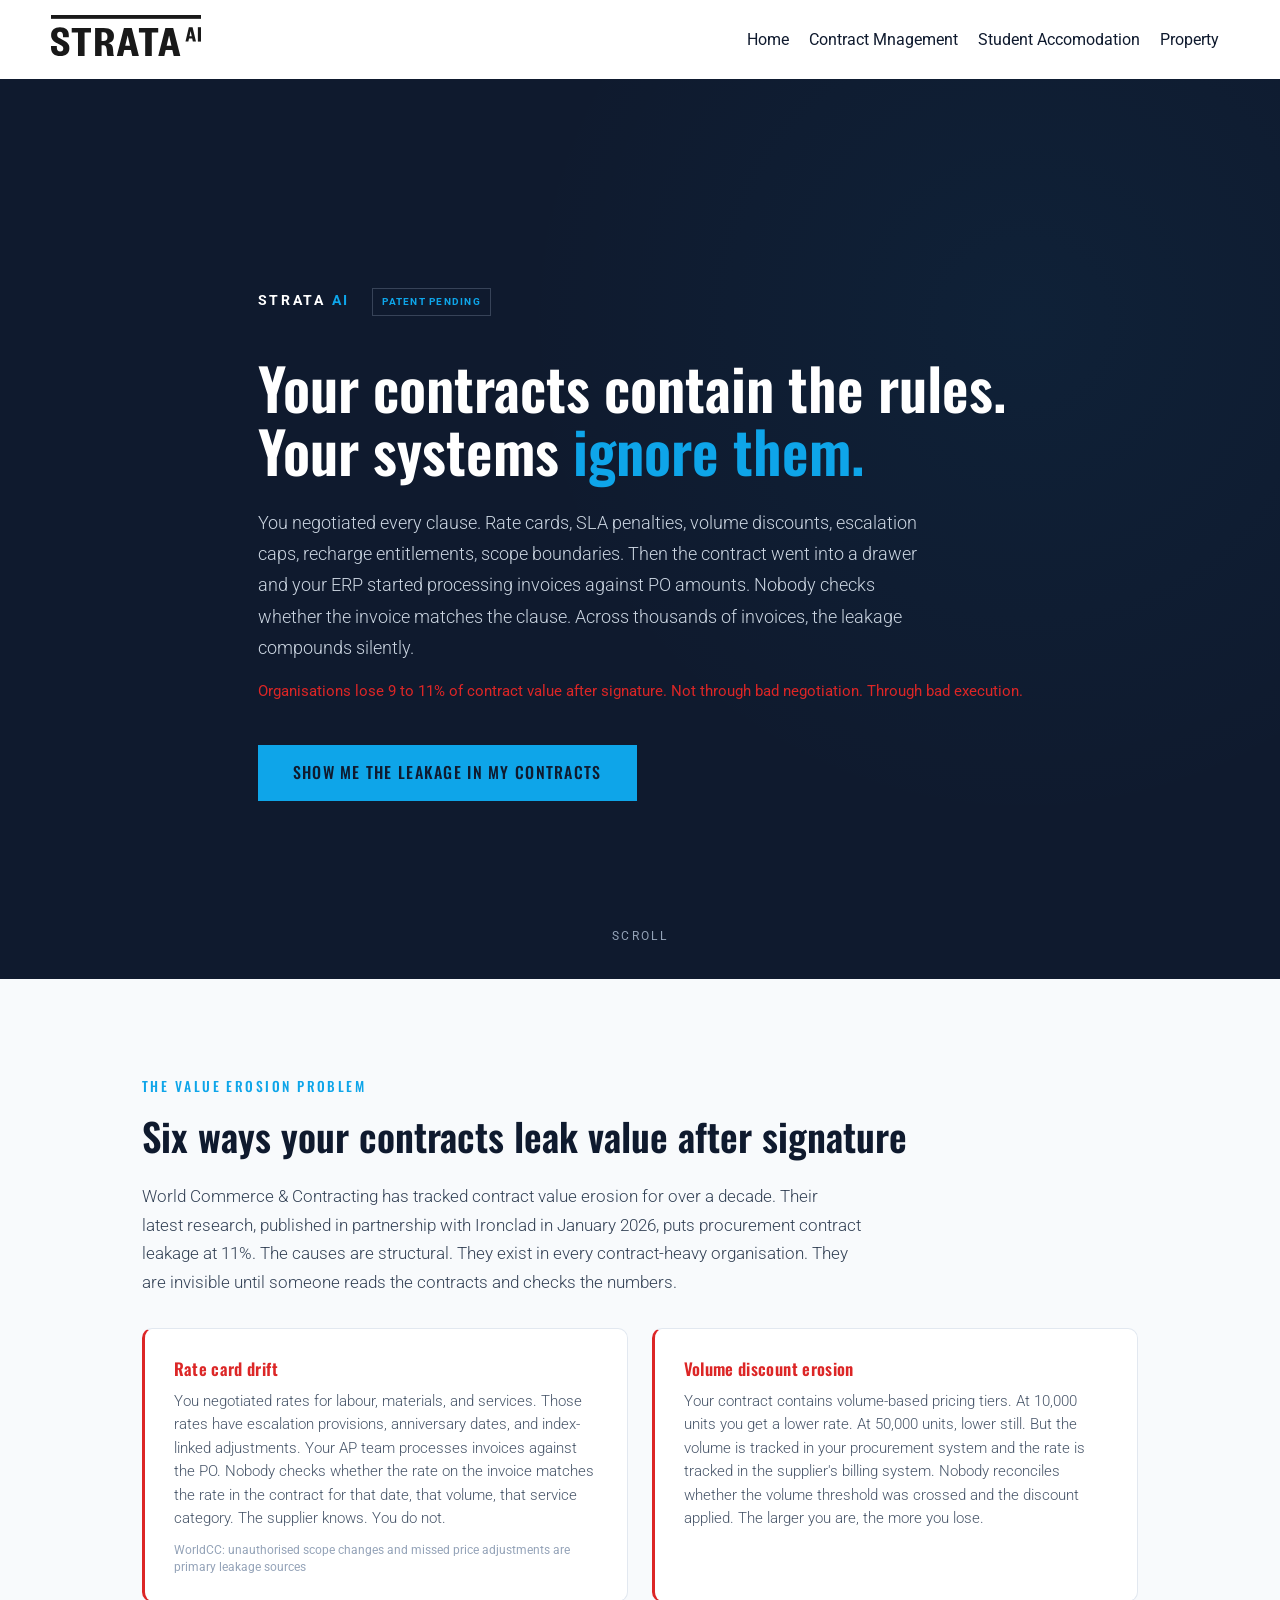
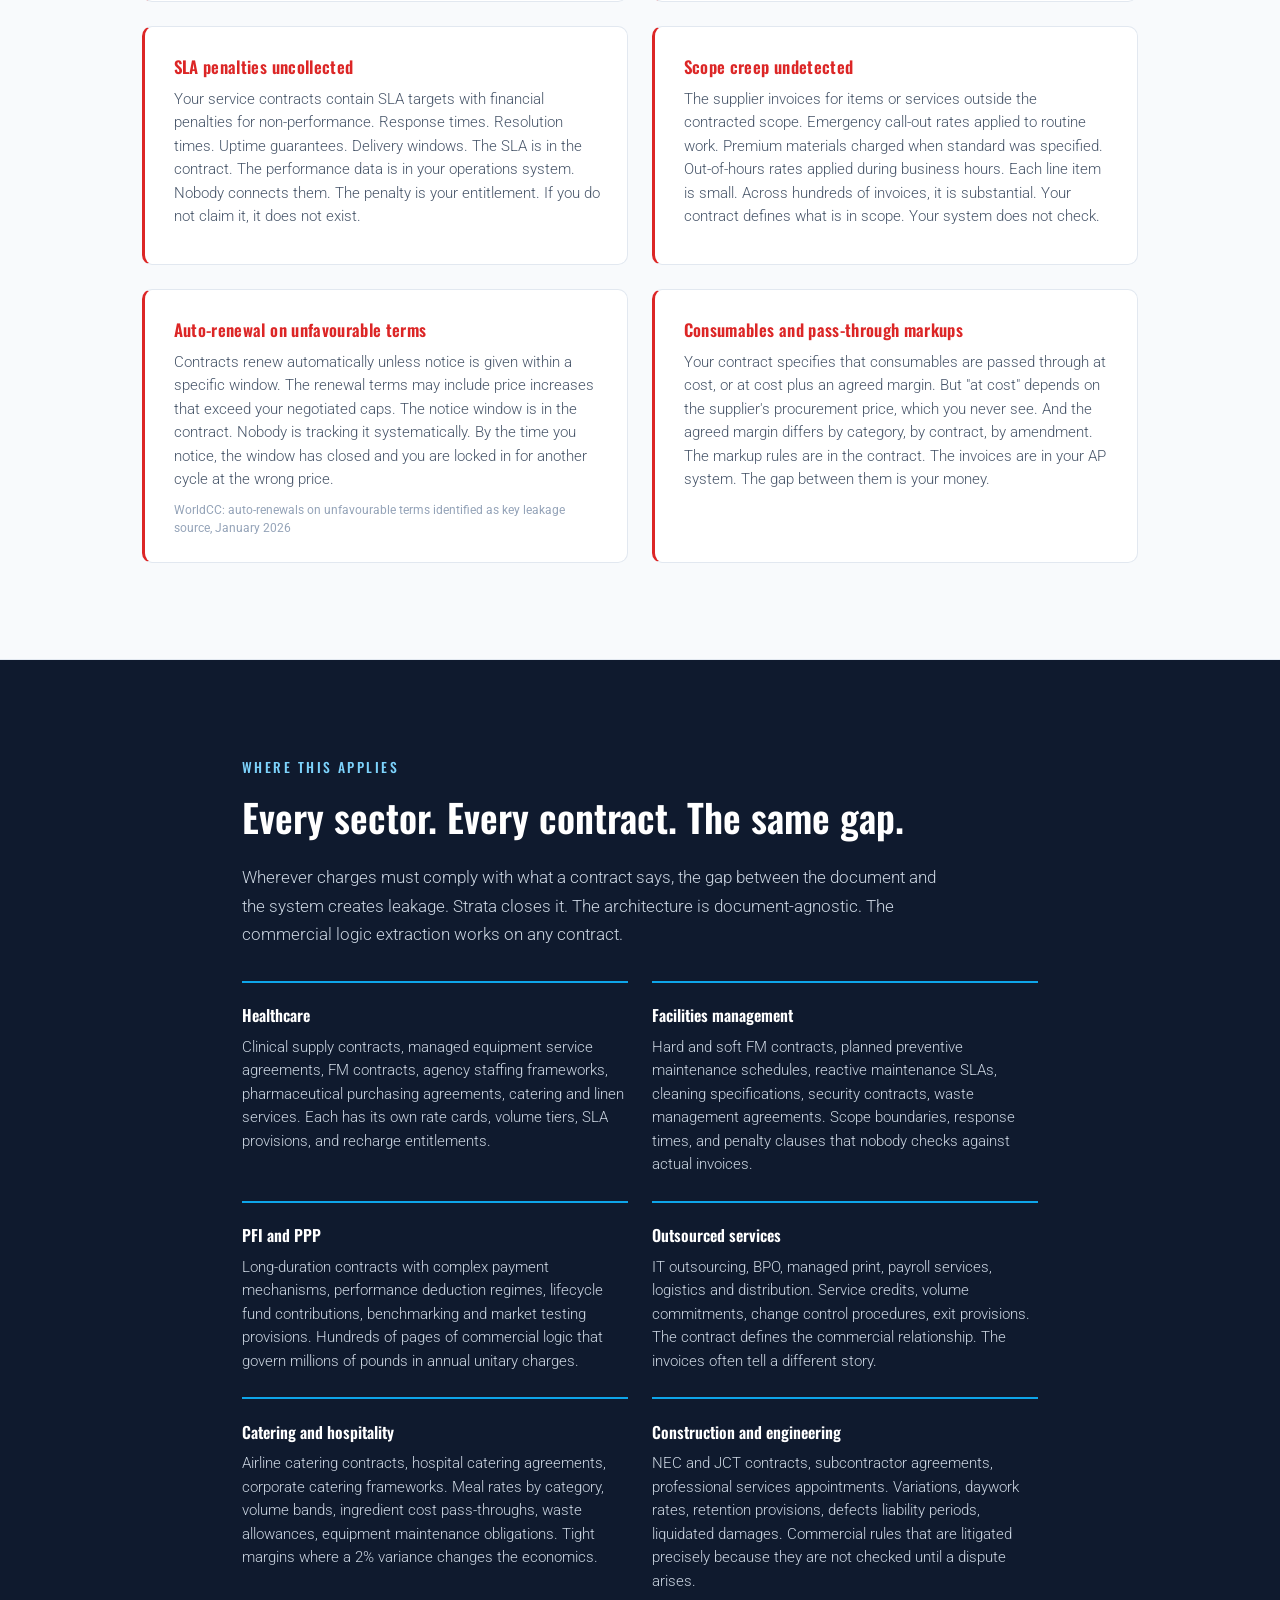
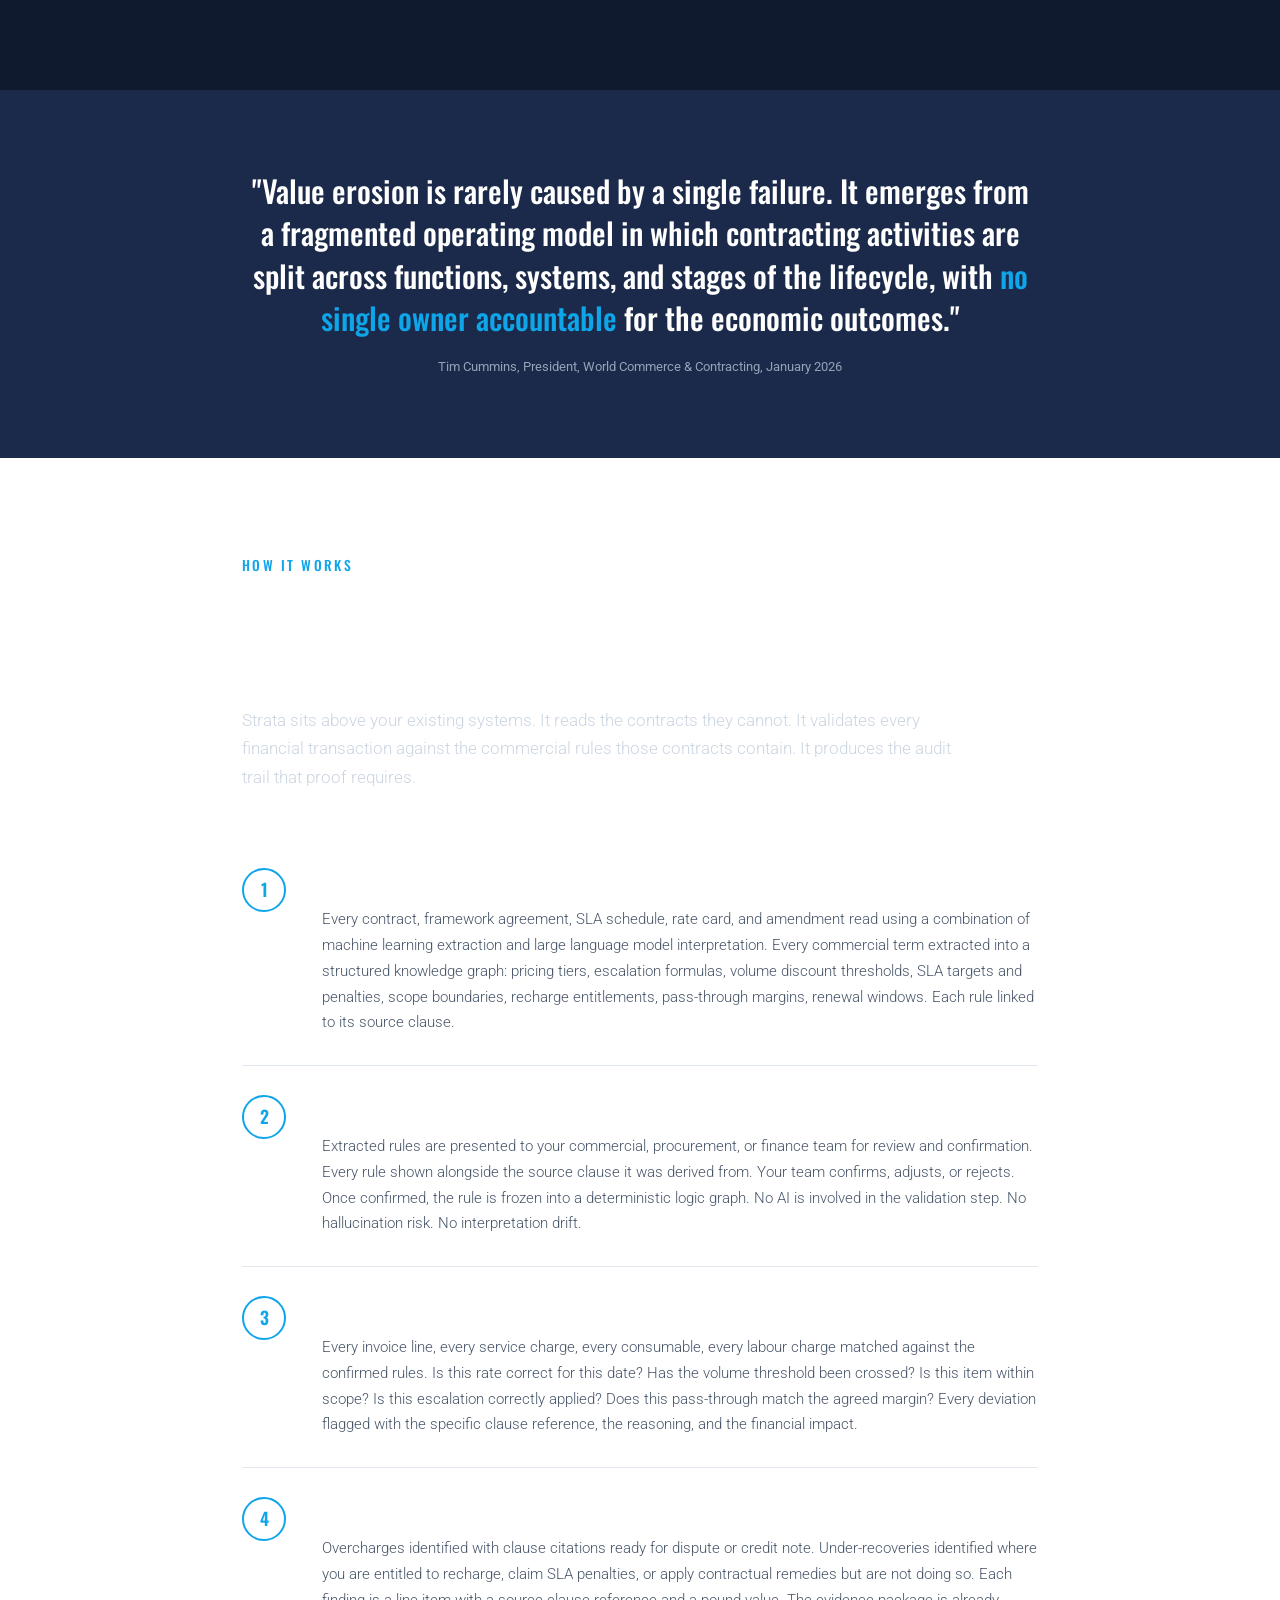
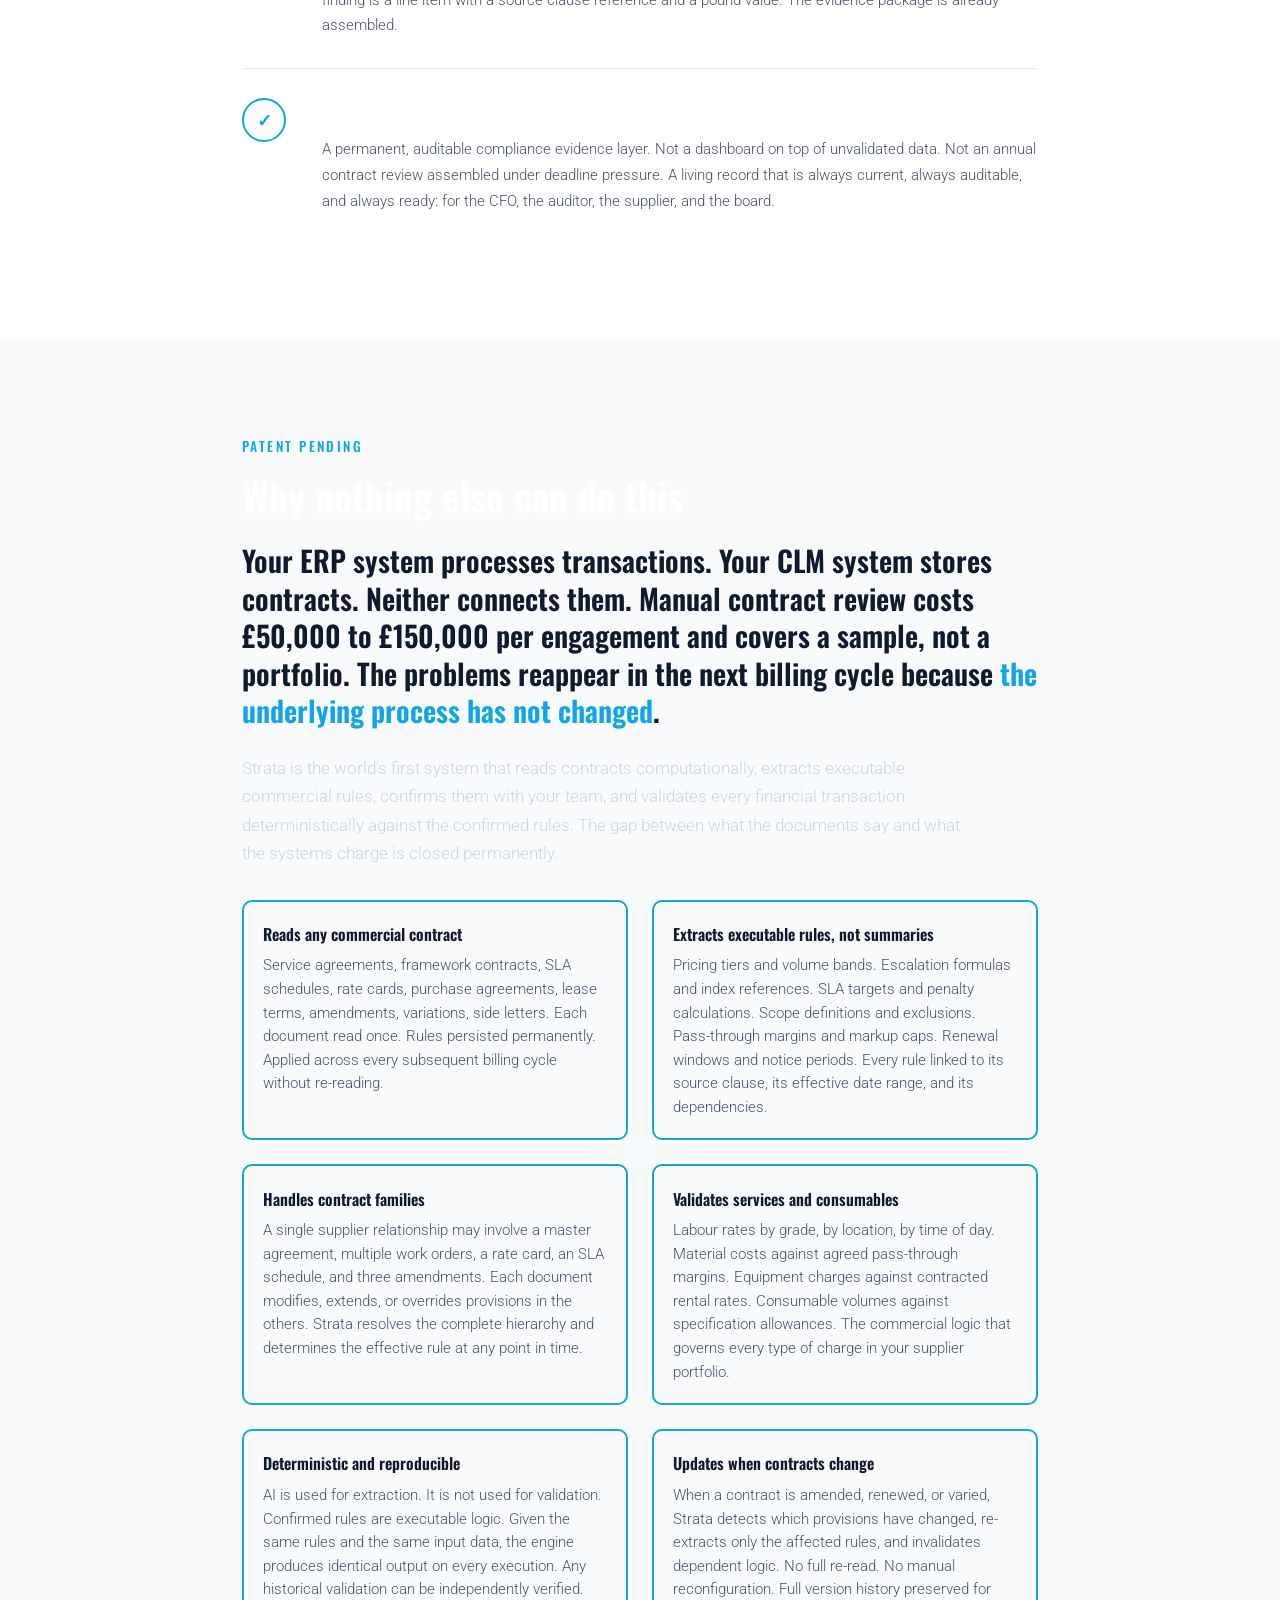
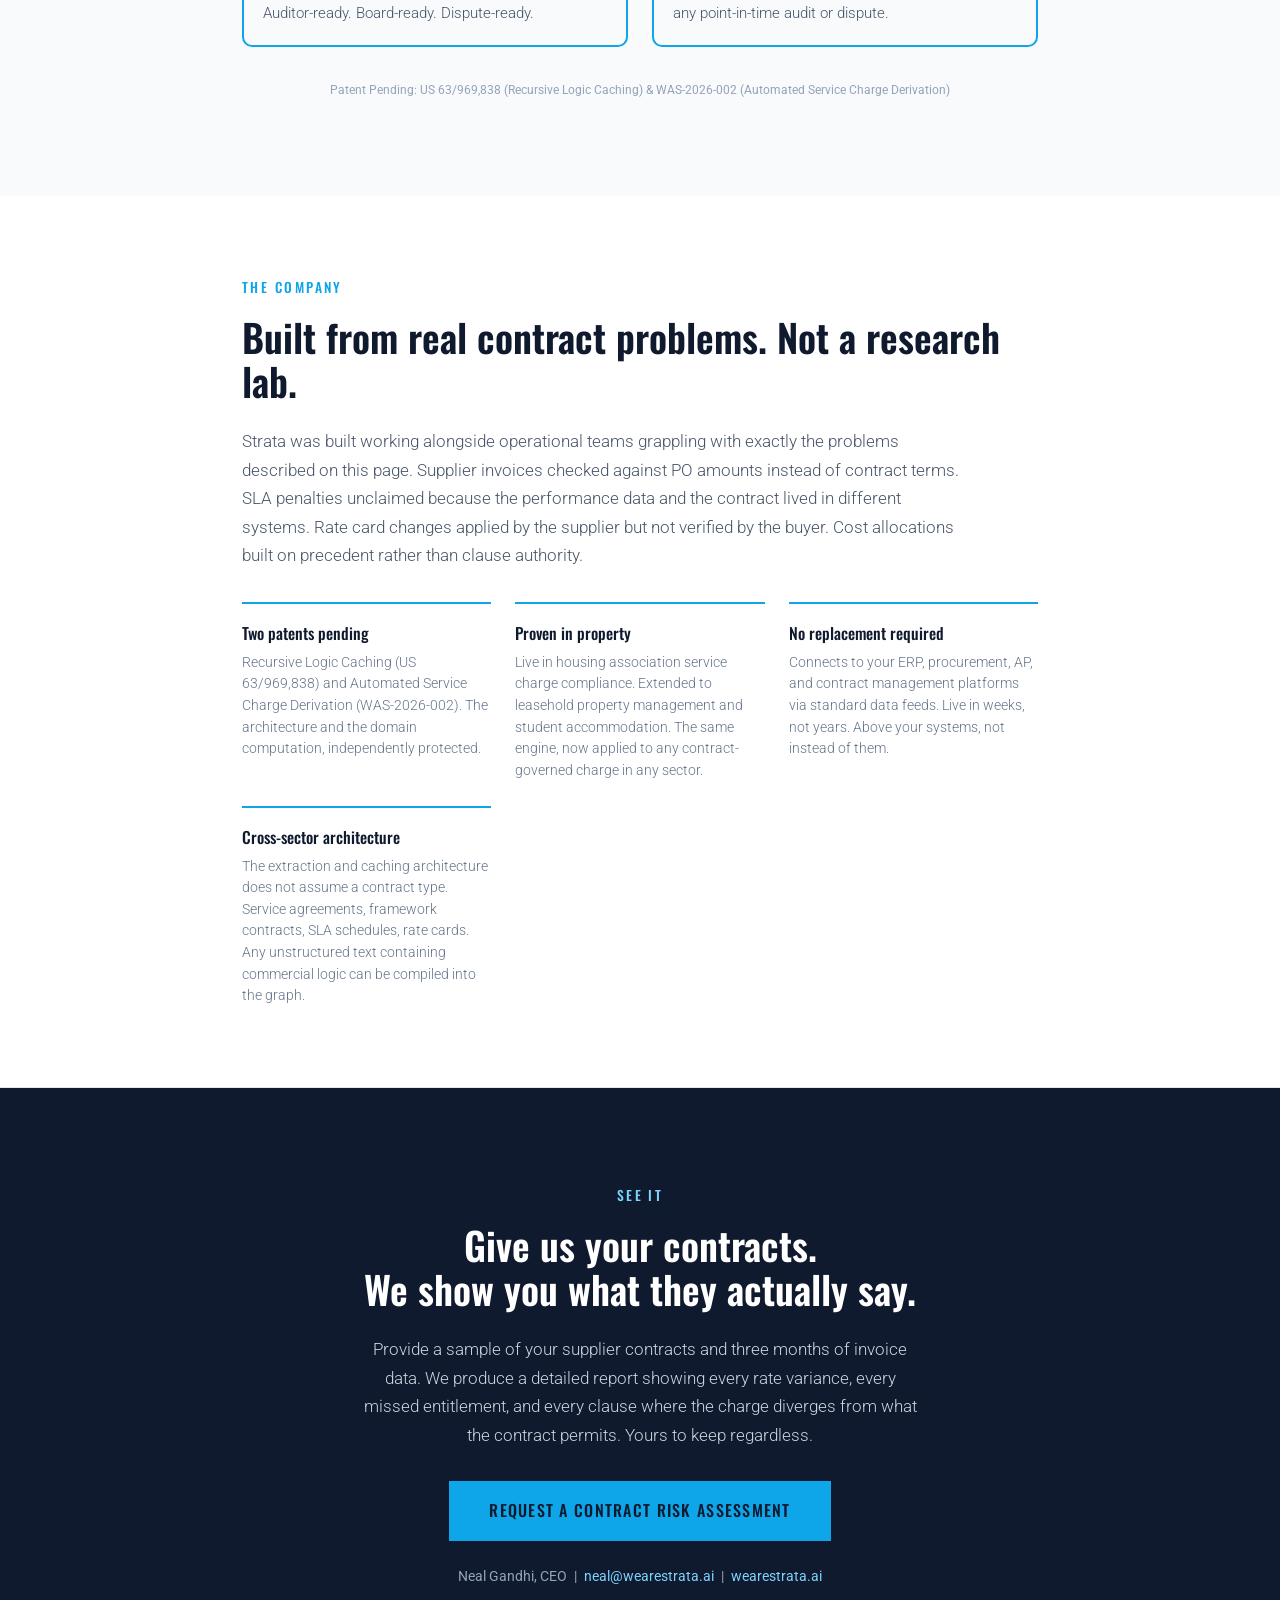
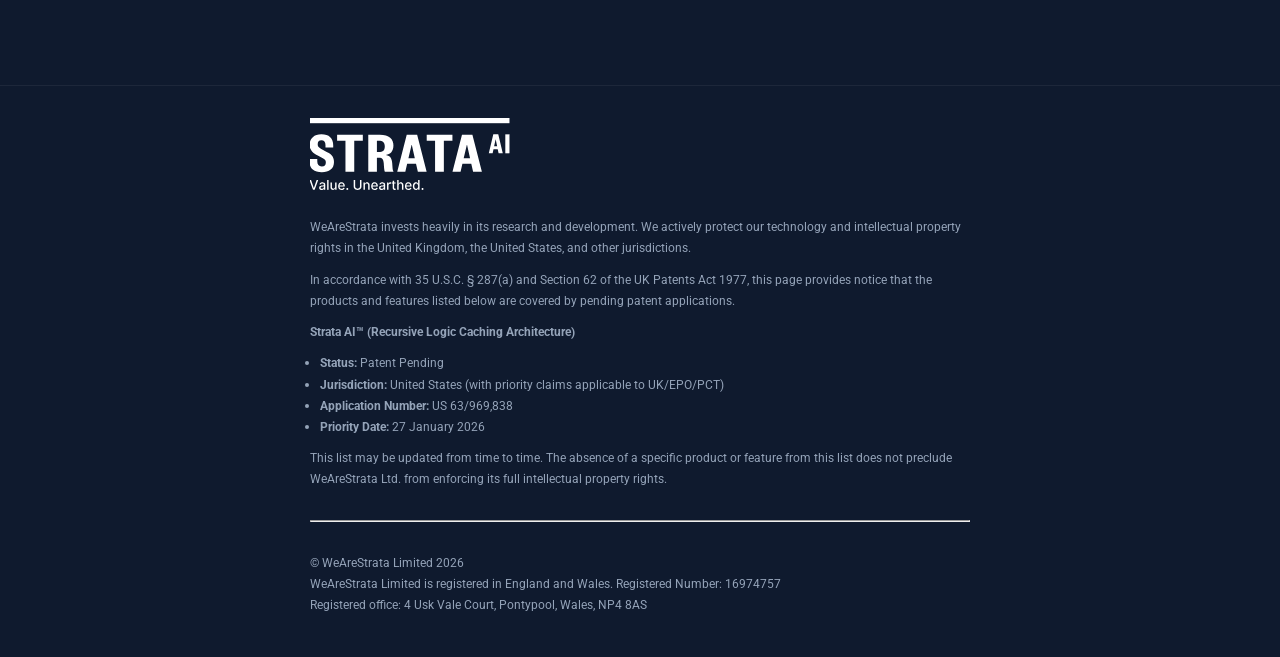
==== commit fece4c3f: "styling changes" ====
--- a/contract-management/index.html
+++ b/contract-management/index.html
@@ -310,9 +310,28 @@
 </section>
 
 <footer>
-  <p>
-    &copy; 2026 WeAreStrata Limited&ensp;|&ensp;Registered in England and Wales: 16974757&ensp;|&ensp;4 Usk Vale Court, Pontypool, Wales, NP4 8AS
-  </p>
+  <div class="wrap">
+    <img src="../strata_logo_white.svg" alt="WeAreStrata" title="WeAreStrata" />
+    <p>WeAreStrata invests heavily in its research and development. We actively protect our technology and intellectual property rights in the United Kingdom, the United States, and other jurisdictions.</p>
+    <p>In accordance with 35 U.S.C. § 287(a) and Section 62 of the UK Patents Act 1977, this page provides notice that the products and features listed below are covered by pending patent applications.</p>
+    <p><strong>Strata AI™ (Recursive Logic Caching Architecture)</strong></p>
+    <ul>
+      <li><strong>Status:</strong> Patent Pending</li>
+      <li><strong>Jurisdiction:</strong> United States (with priority claims applicable to UK/EPO/PCT)</li>
+      <li><strong>Application Number:</strong> US 63/969,838</li>
+      <li><strong>Priority Date:</strong> 27 January 2026</li>
+    </ul>
+    <p>This list may be updated from time to time. The absence of a specific product or feature from this list does not preclude WeAreStrata Ltd. from enforcing its full intellectual property rights.</p>
+    
+    <hr />
+    <p>
+      &copy; WeAreStrata Limited 2026
+      <br />
+      WeAreStrata Limited is registered in England and Wales. Registered Number: 16974757
+      <br />
+      Registered office: 4 Usk Vale Court, Pontypool, Wales, NP4 8AS
+    </p>
+  </div>
 </footer>
 
 </body>
--- a/styles.css
+++ b/styles.css
@@ -683,9 +683,9 @@
 
 .problem-card {
   background: var(--white);
-  border: 1px solid #E2E8F0;
-  border-left: 3px solid var(--red);
-  padding: 1.6rem 1.6rem 1.6rem 1.8rem
+  border: 2px solid var(--red);
+  padding: 1.6rem 1.6rem 1.6rem 1.8rem;
+  border-radius:10px;
 }
 
 .problem-title {
@@ -924,7 +924,8 @@
   position: relative;
   text-decoration: none;
   color: inherit;
-  display: block
+  display: block;
+  border-radius:10px;
 }
 
 .vertical-card:hover {
@@ -1037,7 +1038,8 @@
 
 .patent-card {
   border: 2px solid var(--teal);
-  padding: 1.2rem
+  padding: 1.2rem;
+  border-radius:10px;
 }
 
 .patent-card-title {
@@ -1239,7 +1241,7 @@
 }
 
 header li {
-  margin: 0 5px;
+  margin: 0 10px;
 }
 
 header li a {
@@ -1310,13 +1312,36 @@
 }
 
 /* ===== FOOTER ===== */
+
 footer {
   padding: 2rem;
-  text-align: center;
   font-size: 0.78rem;
   color: #94A3B8;
   background: var(--navy);
-  border-top: 1px solid rgba(255, 255, 255, 0.06)
+  border-top: 1px solid rgba(255, 255, 255, 0.06);
+}
+
+footer p {
+  margin-bottom:10px;
+}
+
+footer img {
+  max-width:200px;
+  margin-bottom:20px;
+}
+
+footer hr {
+  margin:30px 0;
+}
+
+footer .wrap {
+  max-width:660px;
+  width:100%;
+  margin:0 auto;
+}
+
+footer ul {
+  margin:0 0 10px 10px;
 }
 
 footer a {
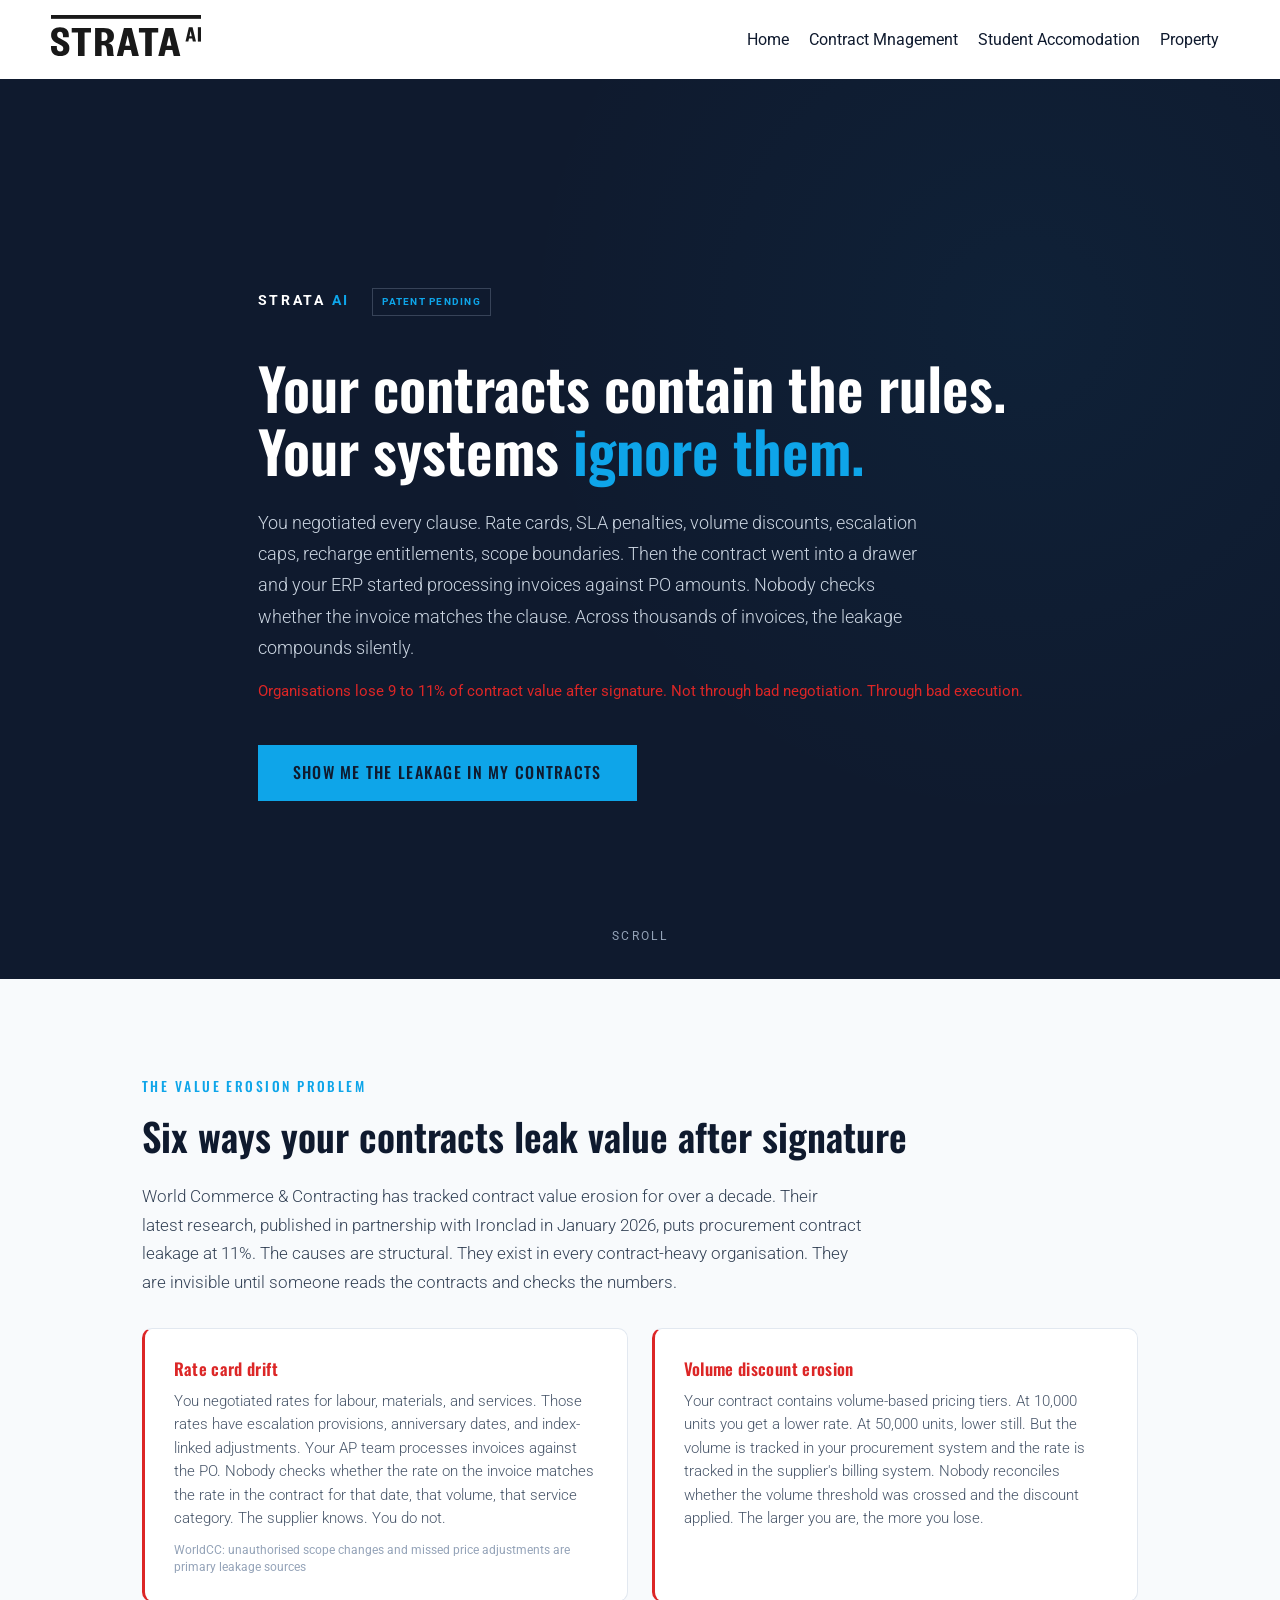
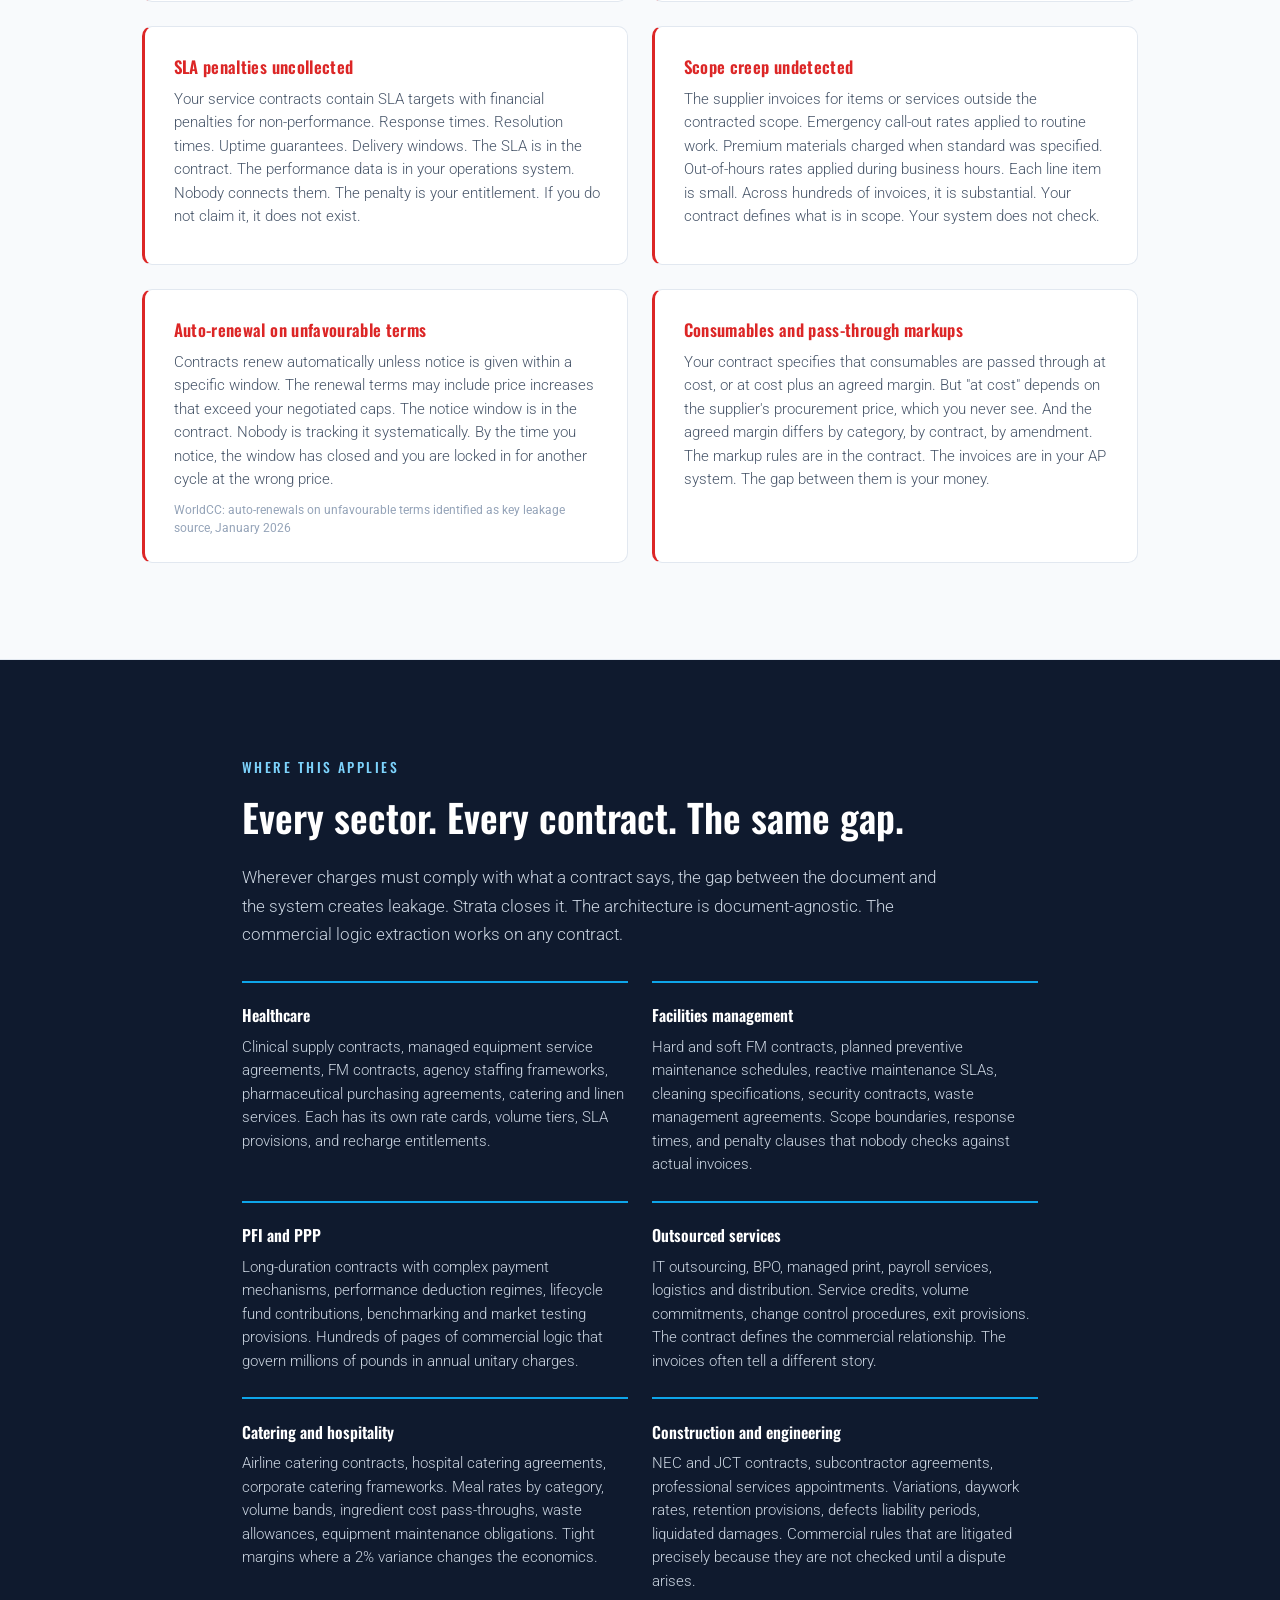
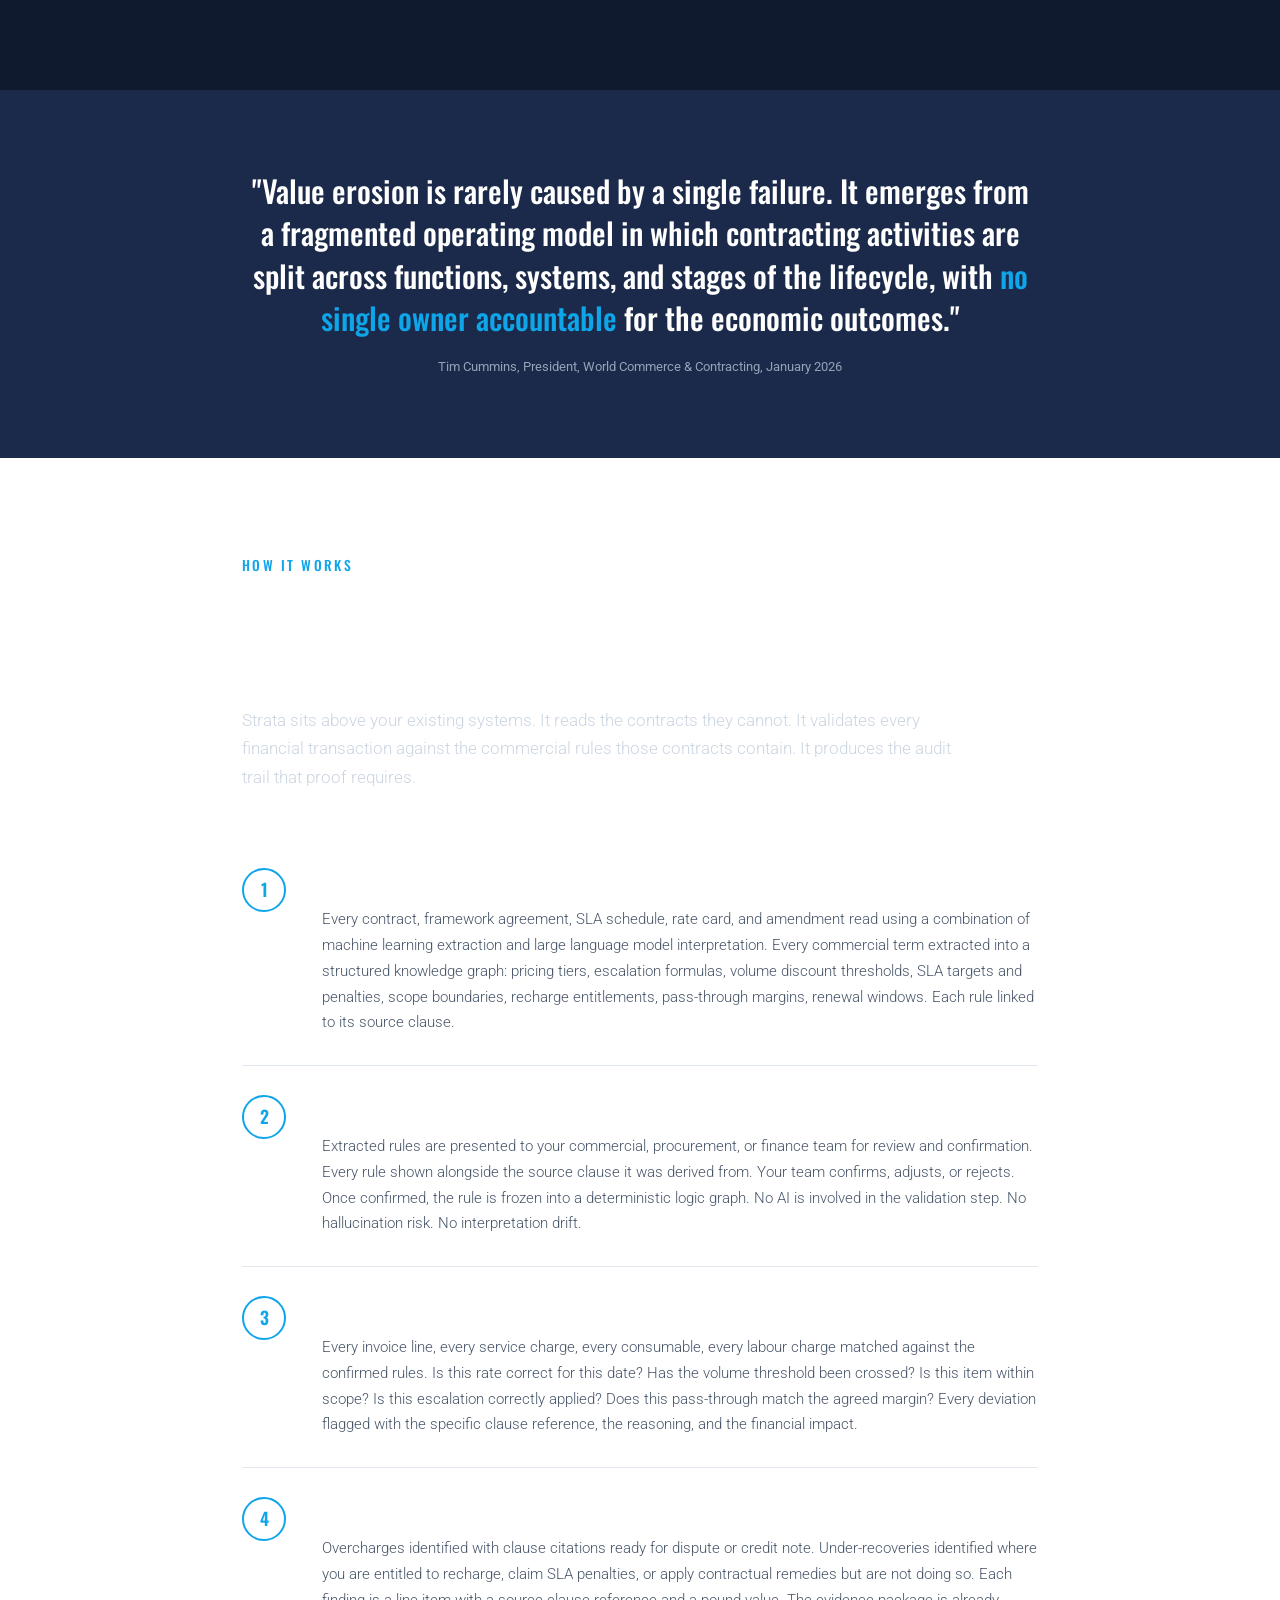
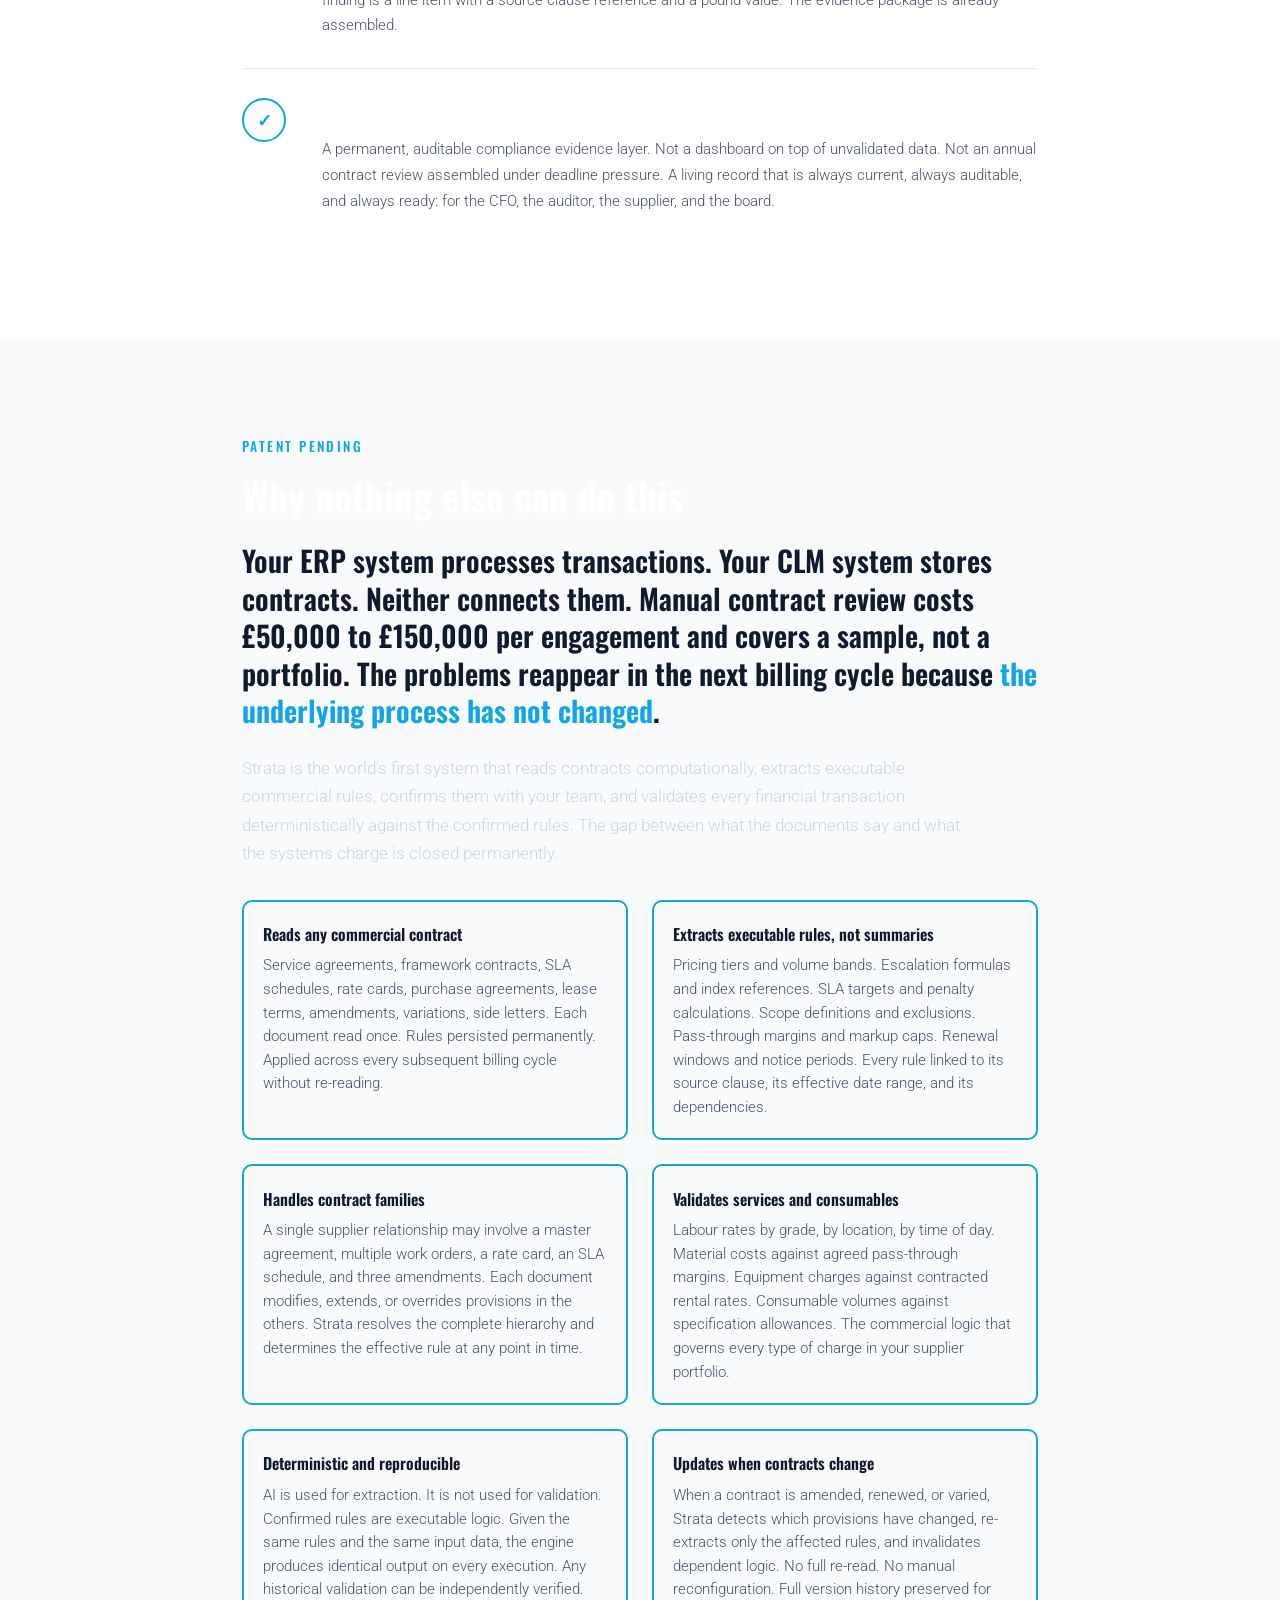
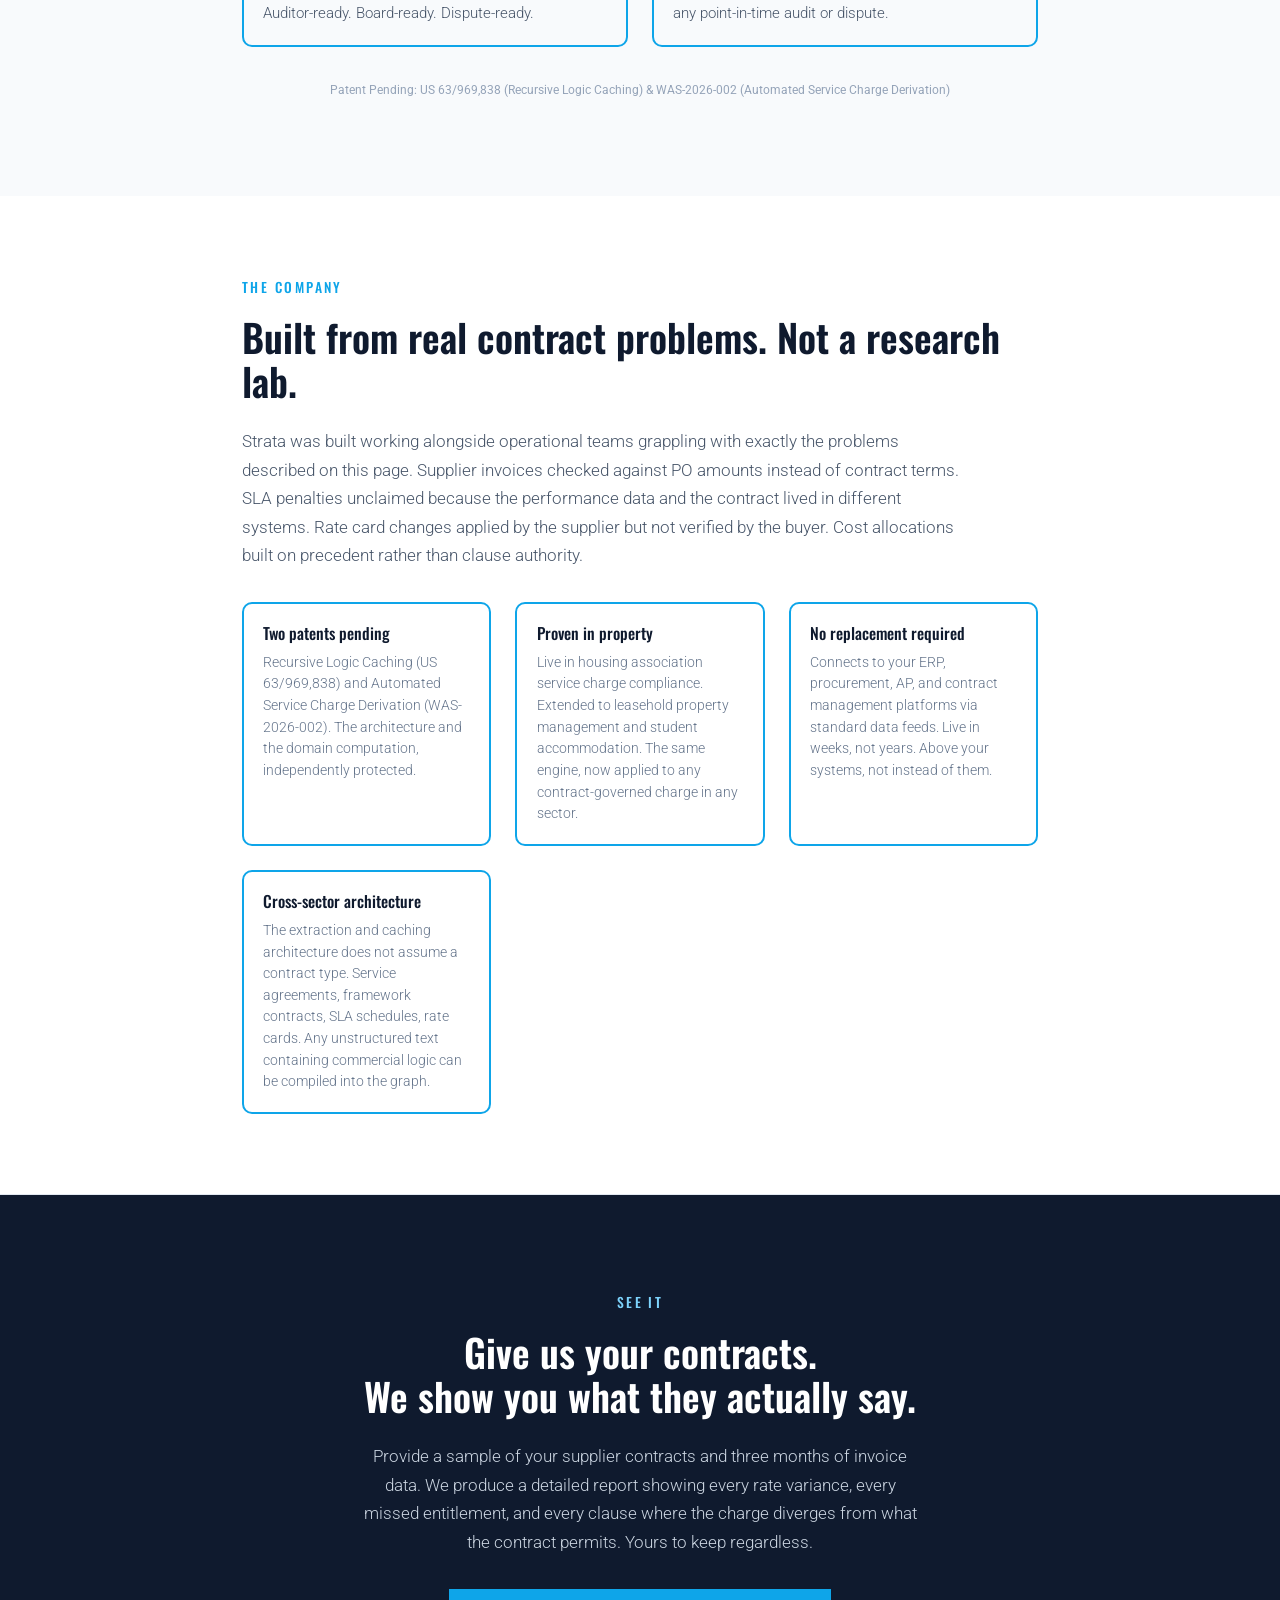
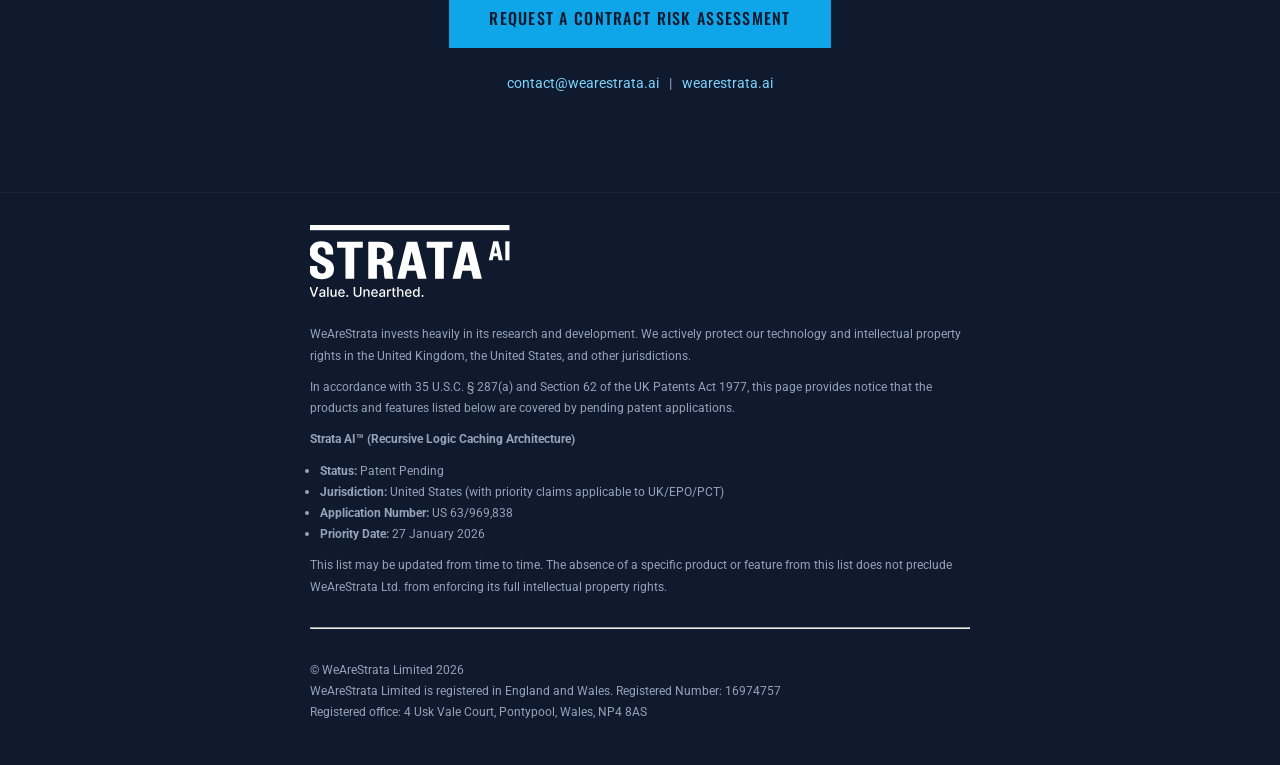
==== commit 18493480: "styling" ====
--- a/contract-management/index.html
+++ b/contract-management/index.html
@@ -3,6 +3,12 @@
 <head>
 <meta charset="UTF-8">
 <meta name="viewport" content="width=device-width, initial-scale=1.0">
+
+<link rel="icon" href="../favicon.png" sizes="32x32" />
+<link rel="icon" href="../favicon.png" sizes="192x192" />
+<link rel="apple-touch-icon" href="../favicon.png" />
+<meta name="msapplication-TileImage" content="../favicon.png" />
+
 <title>Strata AI. Your Contracts Contain the Rules. Your Systems Ignore Them.</title>
 <link href="https://fonts.googleapis.com/css2?family=Oswald:wght@400;500;600;700&family=Roboto:wght@300;400;500;700&display=swap" rel="stylesheet">
 <link rel='stylesheet' href="../styles.css" media='all' />
@@ -302,9 +308,11 @@
     <p class="cta-body">
       Provide a sample of your supplier contracts and three months of invoice data. We produce a detailed report showing every rate variance, every missed entitlement, and every clause where the charge diverges from what the contract permits. Yours to keep regardless.
     </p>
-    <a href="mailto:neal@wearestrata.ai" class="cta-button">Request a contract risk assessment</a>
+    <a href="mailto:contact@wearestrata.ai" class="cta-button">Request a contract risk assessment</a>
     <div class="cta-contact">
-      Neal Gandhi, CEO&ensp;|&ensp;<a href="mailto:neal@wearestrata.ai">neal@wearestrata.ai</a>&ensp;|&ensp;<a href="https://wearestrata.ai">wearestrata.ai</a>
+      <a href="mailto:contact@wearestrata.ai">contact@wearestrata.ai</a>
+      &ensp;|&ensp;
+      <a href="https://wearestrata.ai">wearestrata.ai</a>
     </div>
   </div>
 </section>
--- a/styles.css
+++ b/styles.css
@@ -791,7 +791,8 @@
   font-weight: 600;
   font-size: 1.1rem;
   color: var(--teal);
-  flex-shrink: 0
+  flex-shrink: 0;
+  border-radius:50%;
 }
 
 .how-title {
@@ -1078,12 +1079,13 @@
   display: grid;
   grid-template-columns: repeat(auto-fit, minmax(220px, 1fr));
   gap: 1.5rem;
-  margin-top: 2rem
+  margin-top: 2rem;
 }
 
 .credential {
-  border-top: 2px solid var(--teal);
-  padding-top: 1rem
+  border: 2px solid var(--teal);
+  border-radius:10px;
+  padding: 1.2rem
 }
 
 .credential-title {
@@ -1295,6 +1297,7 @@
   flex-shrink: 0;
   border-radius: 50%;
   color: #FFF;
+  border-radius:50%;
 }
 
 .step-title {
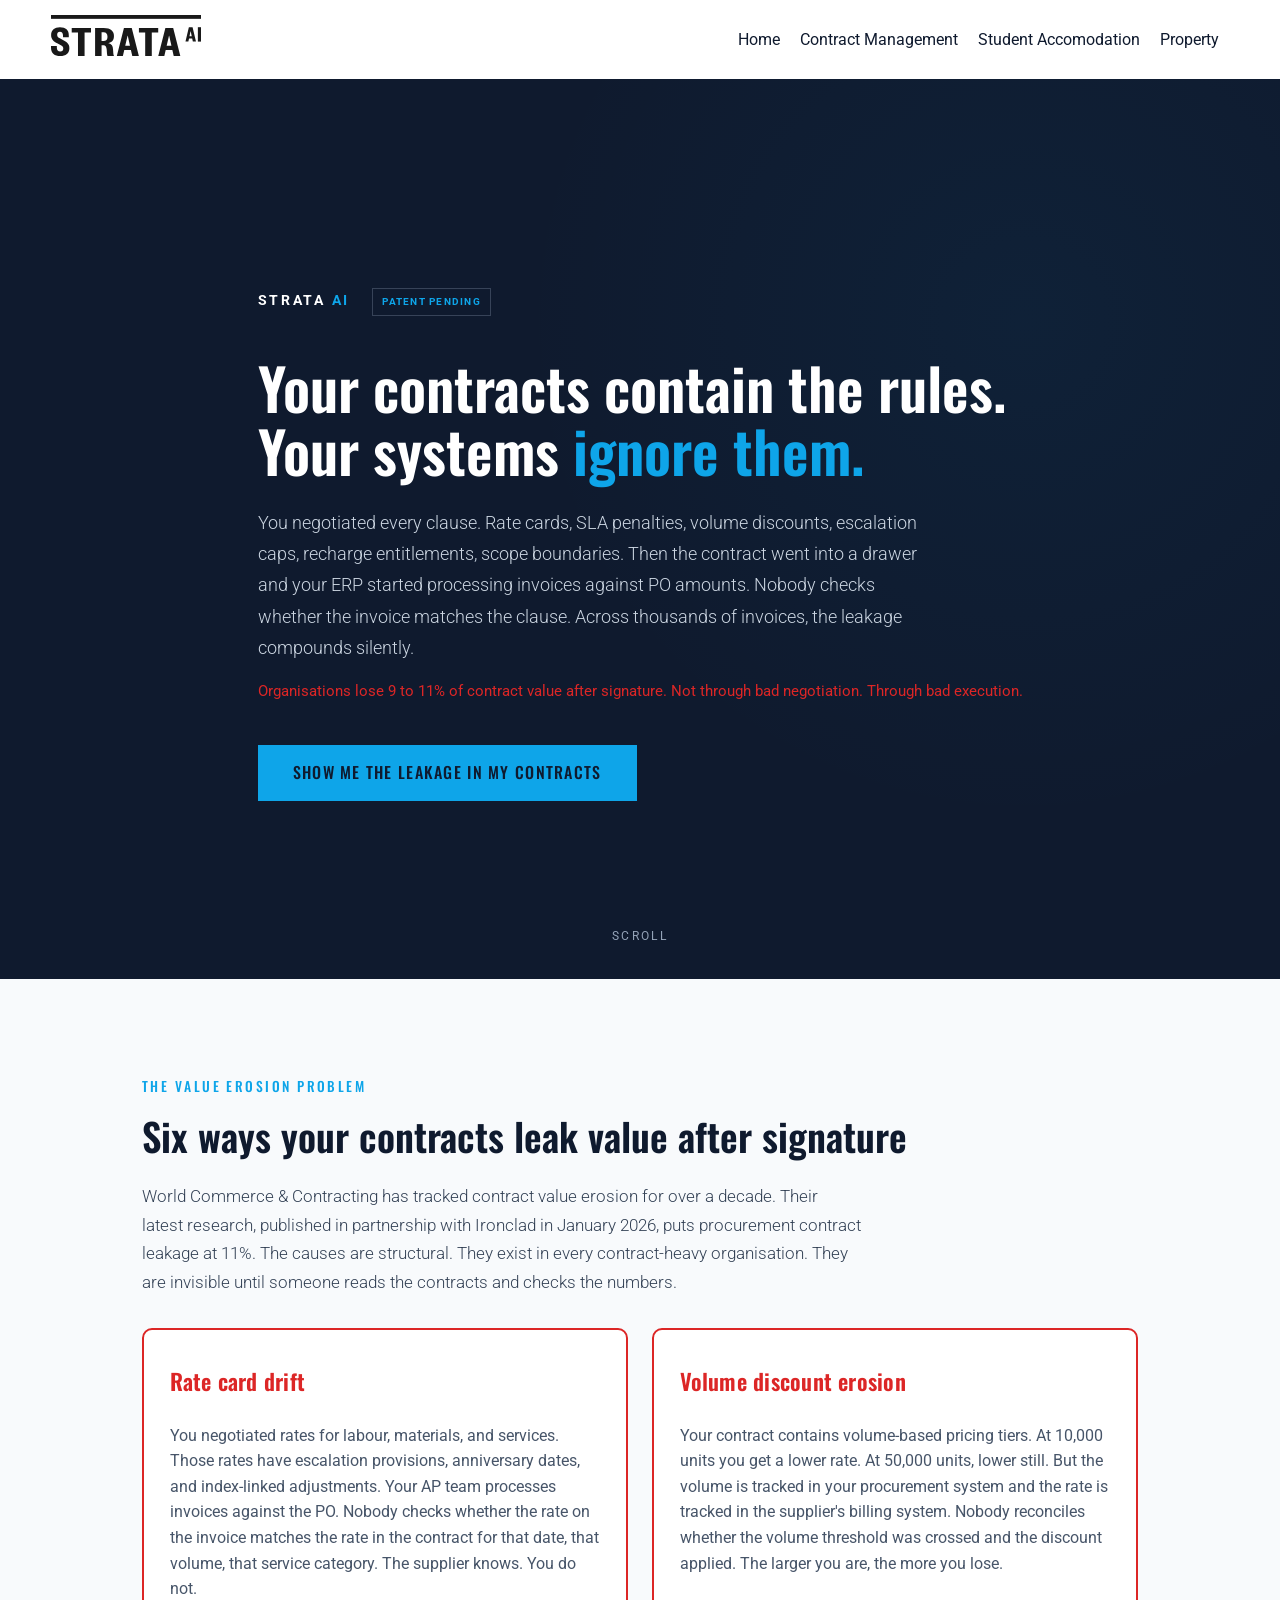
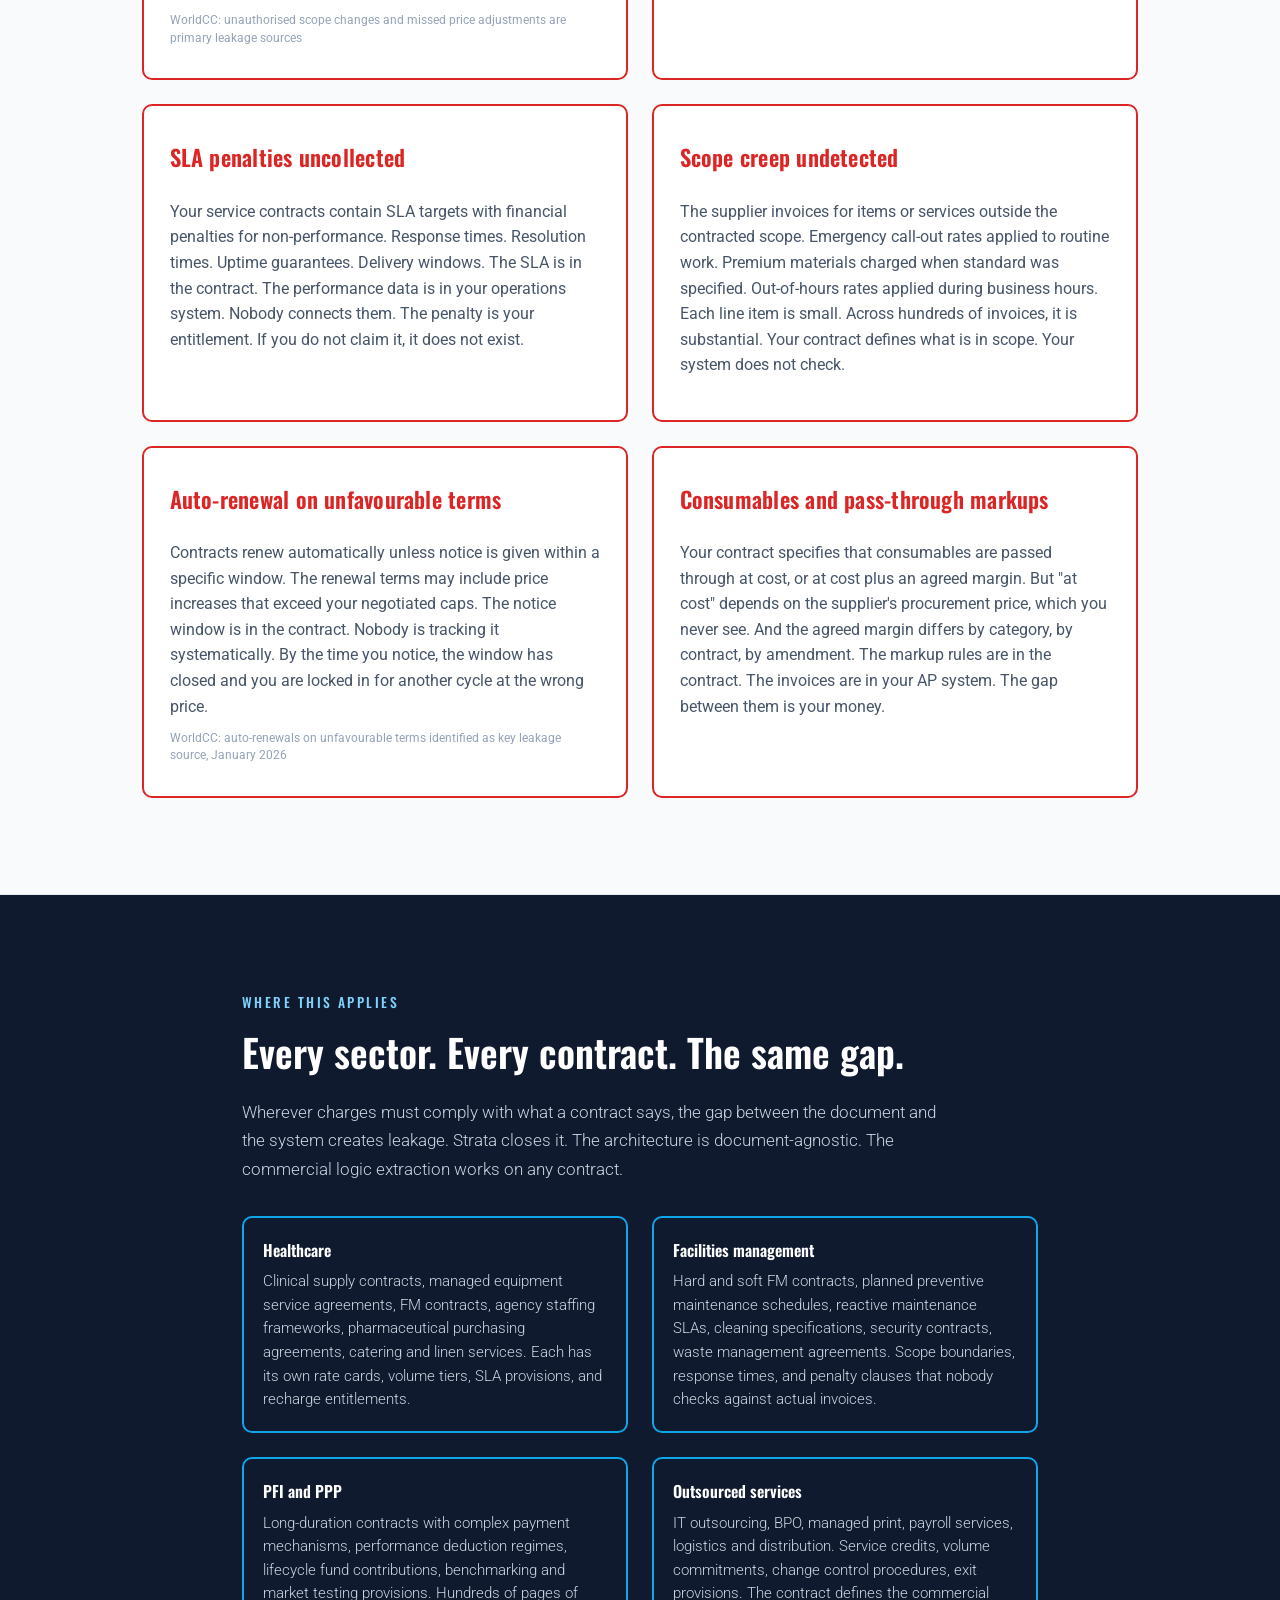
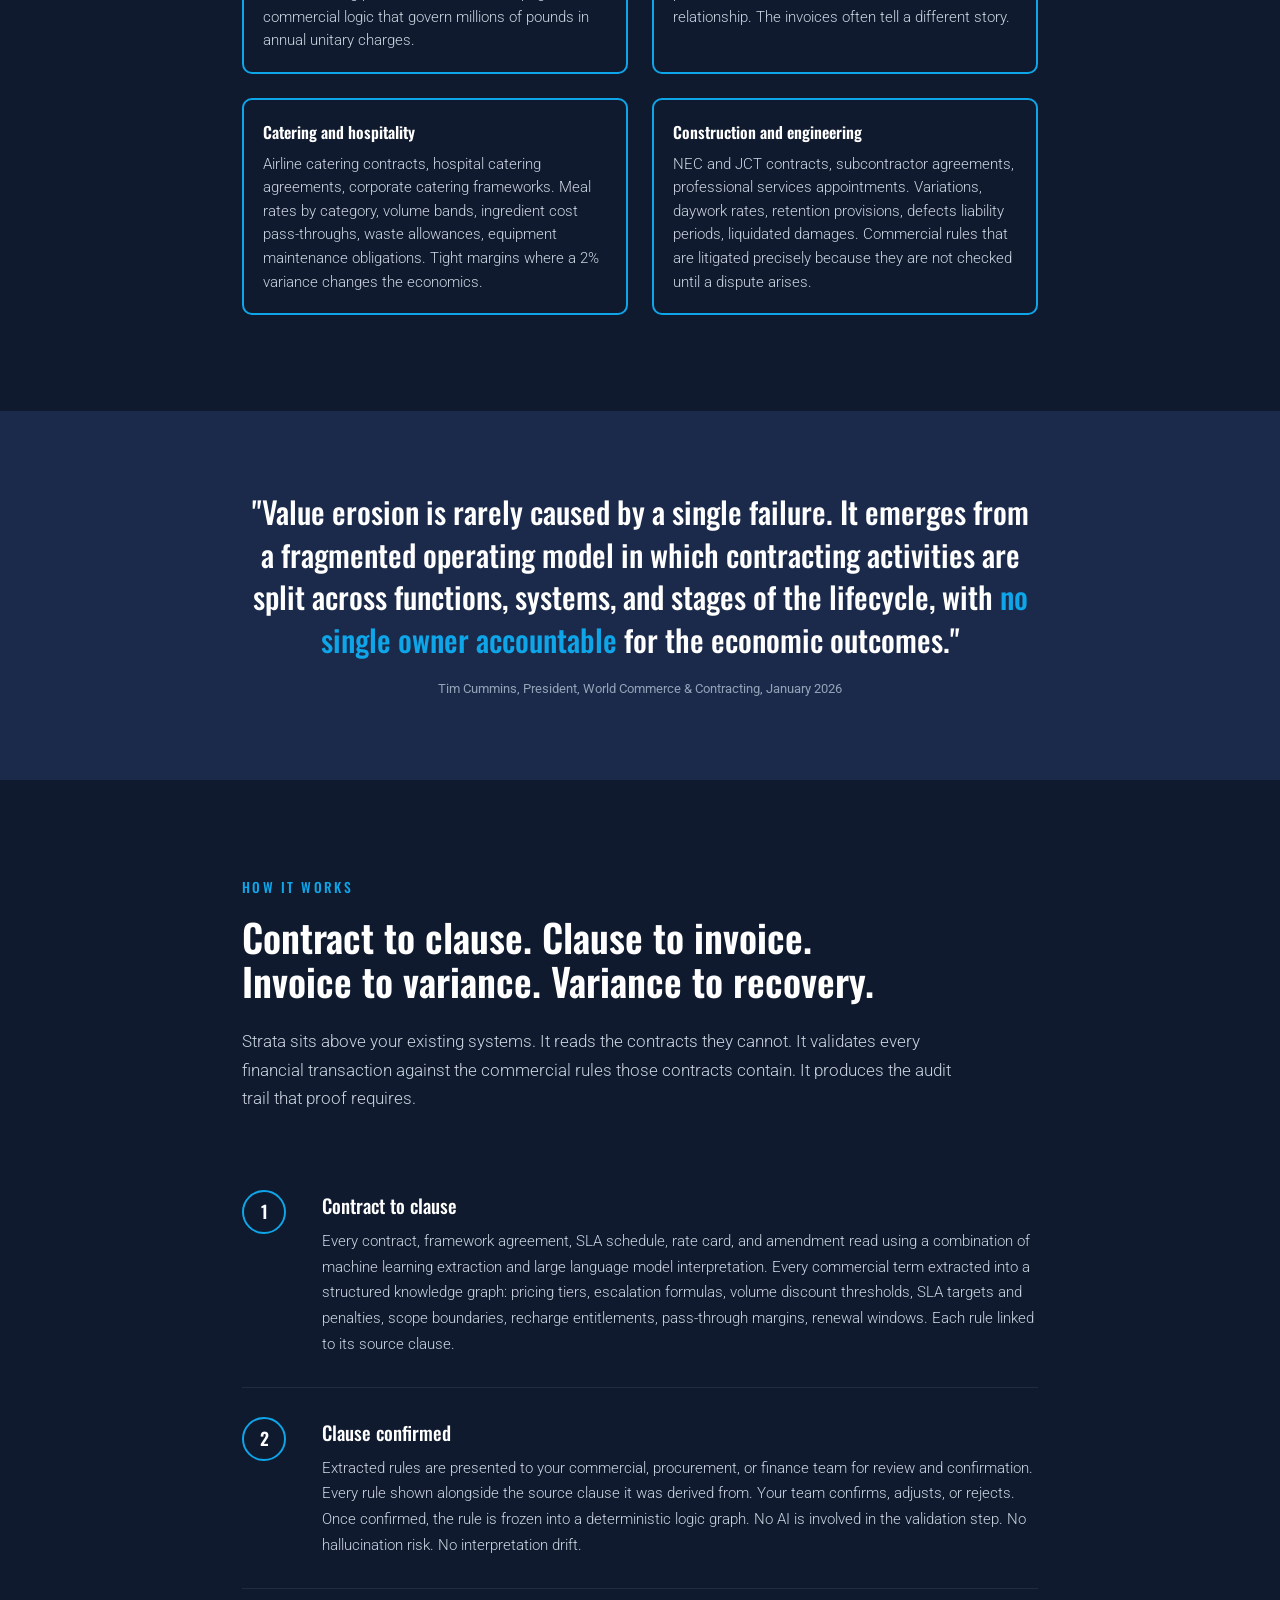
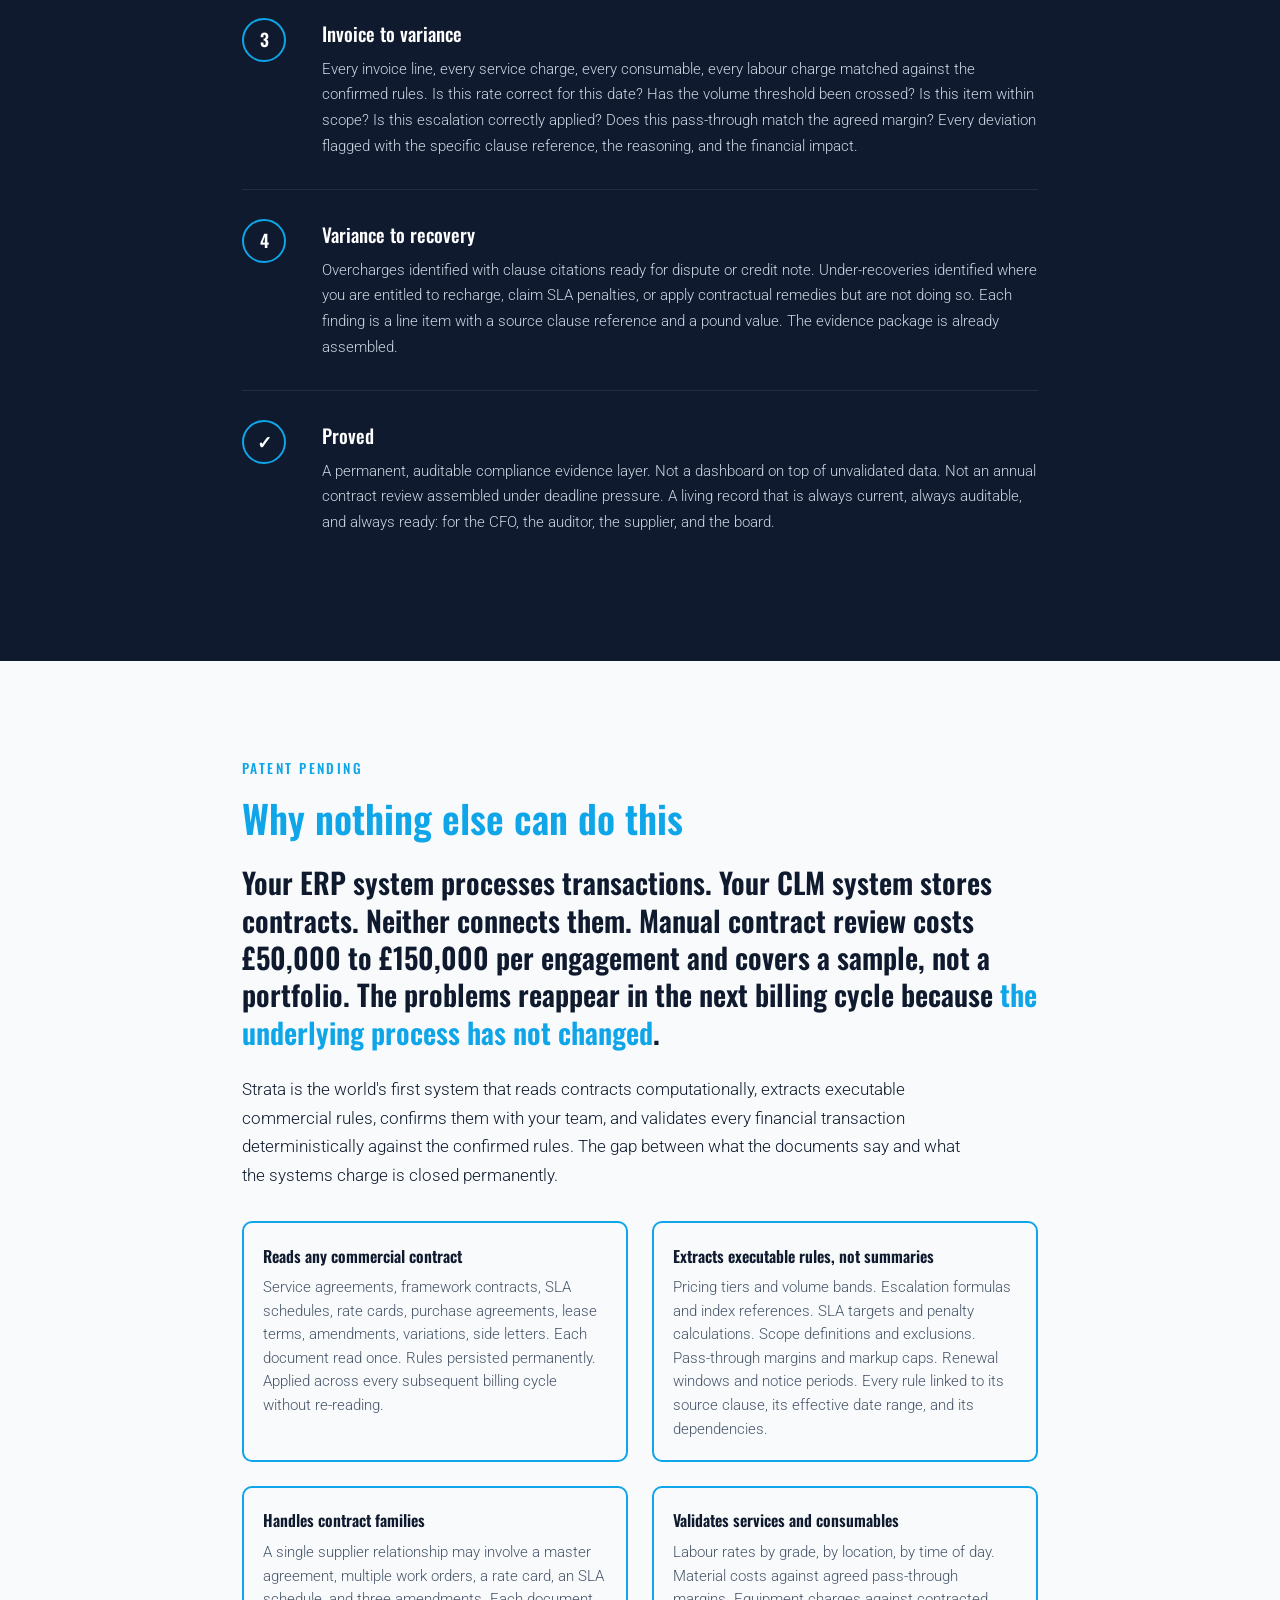
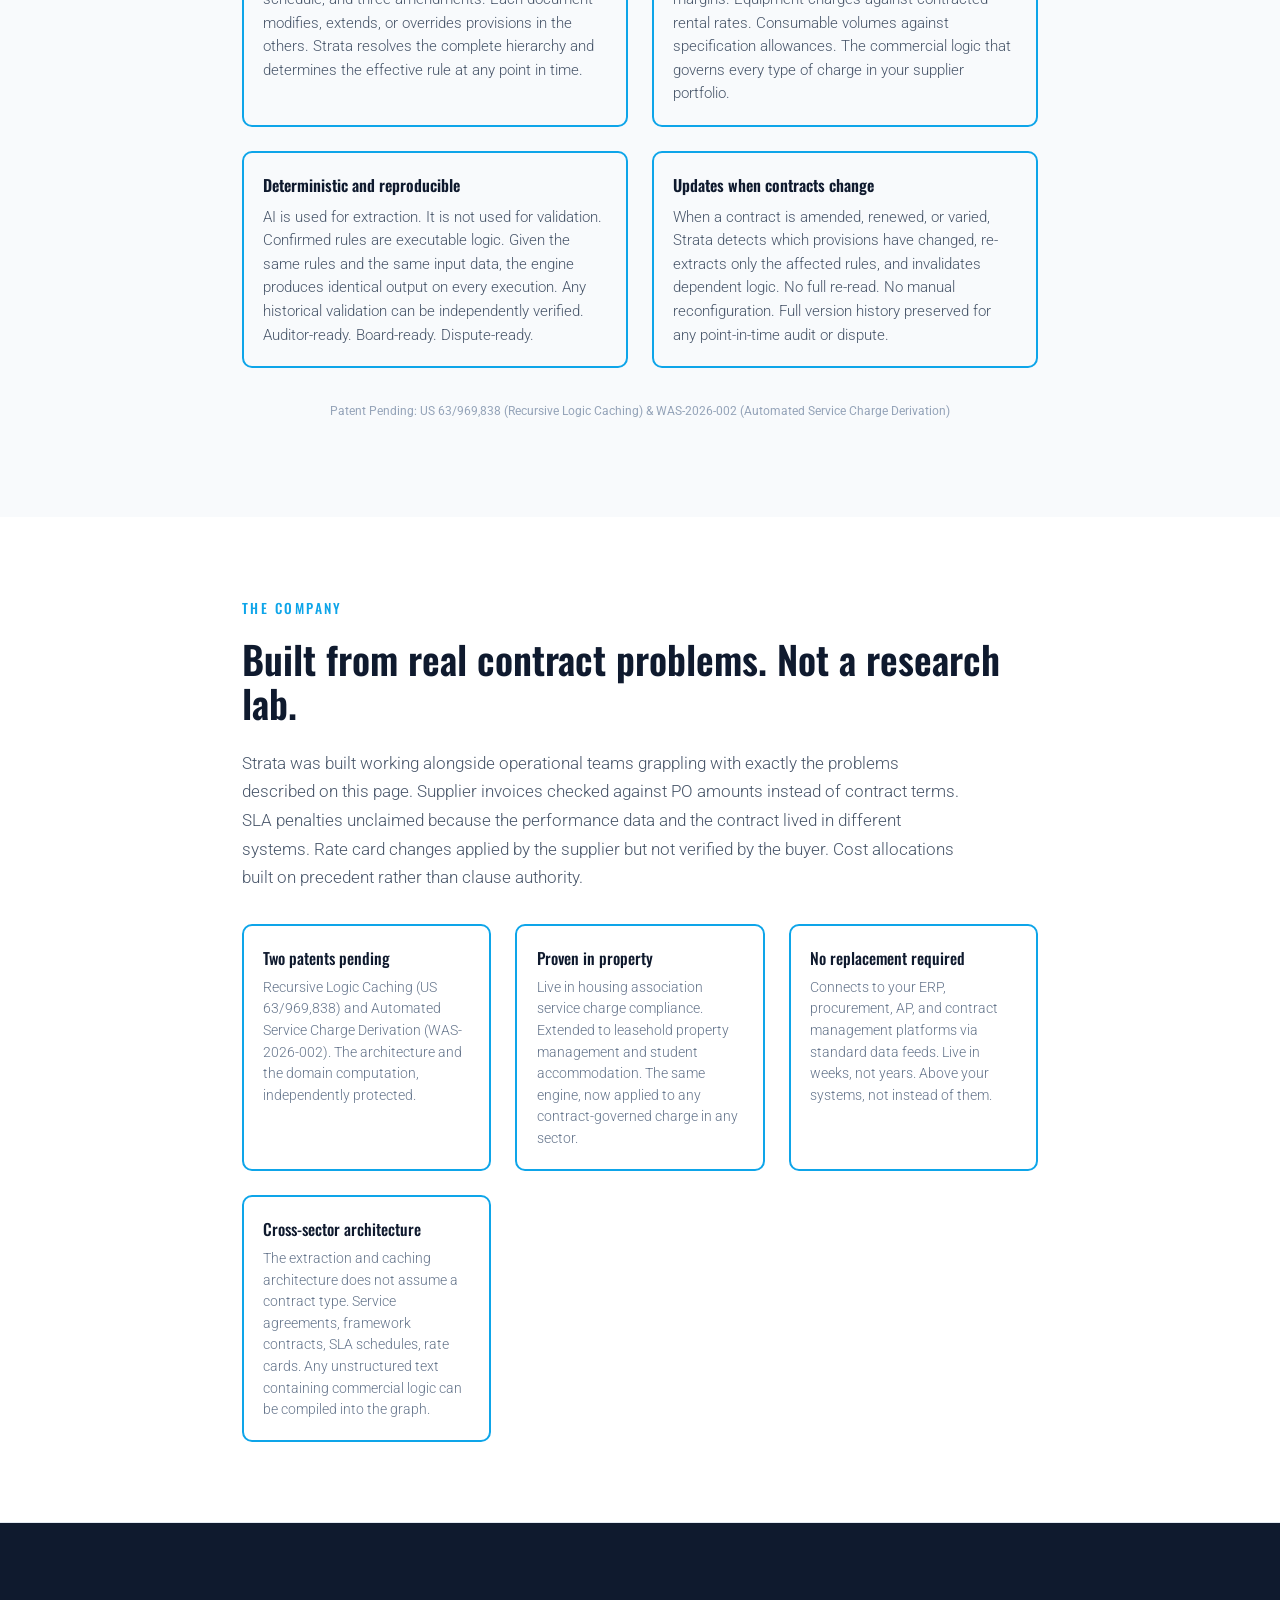
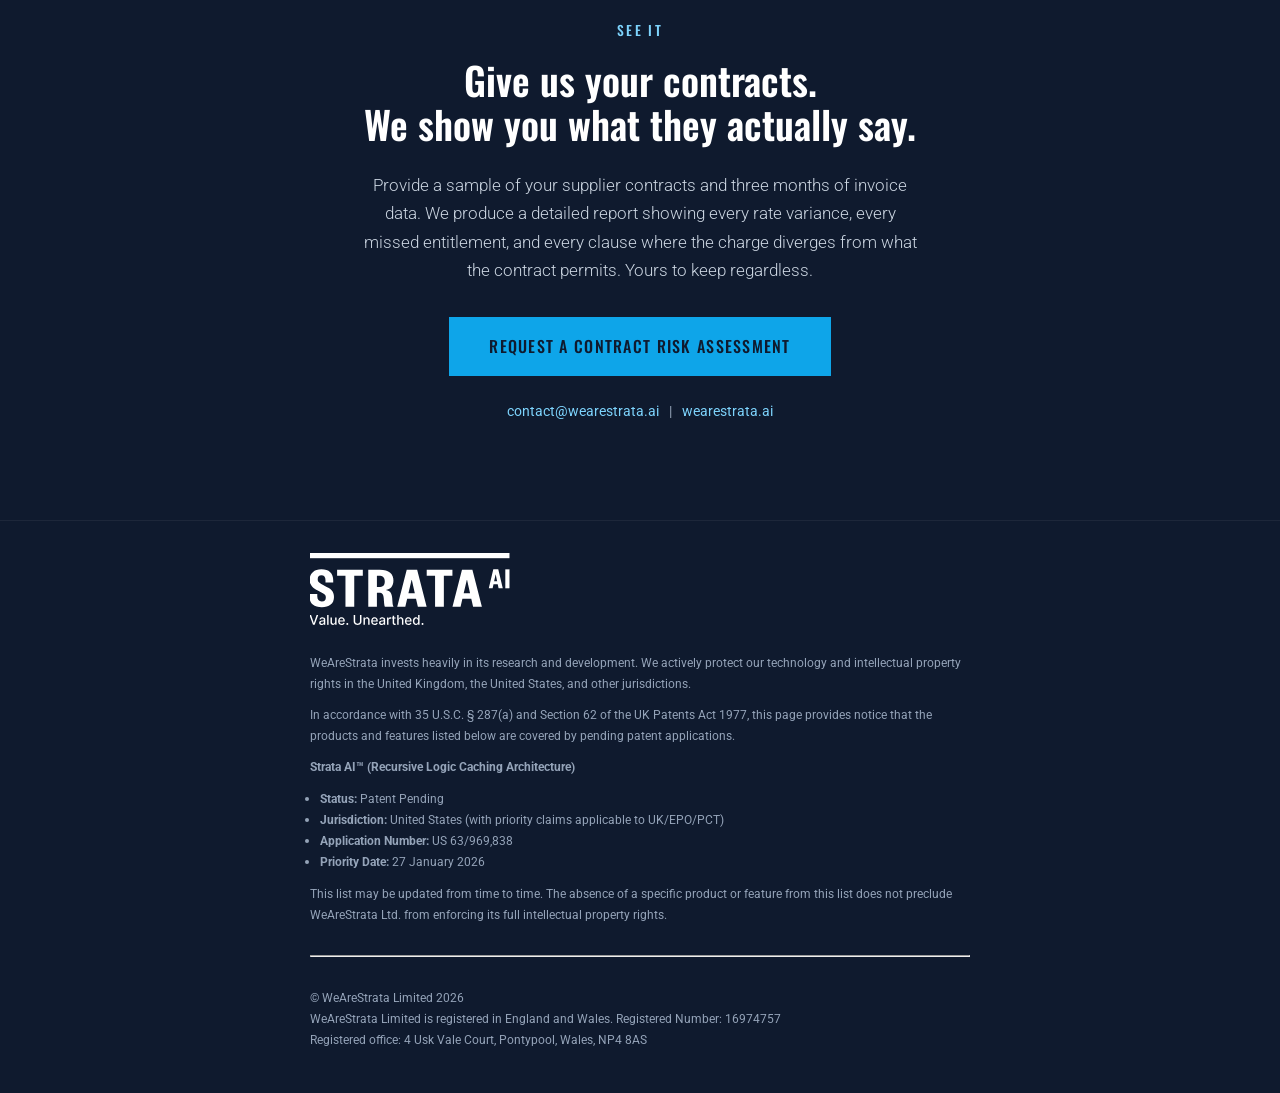
==== commit 6c7239da: "spelling correction." ====
--- a/contract-management/index.html
+++ b/contract-management/index.html
@@ -13,48 +13,33 @@
 <link href="https://fonts.googleapis.com/css2?family=Oswald:wght@400;500;600;700&family=Roboto:wght@300;400;500;700&display=swap" rel="stylesheet">
 <link rel='stylesheet' href="../styles.css" media='all' />
 <style>
-.section-label{font-family:var(--heading);font-weight:500;font-size:0.85rem;letter-spacing:0.18em;text-transform:uppercase;color:var(--teal);margin-bottom:1rem}
-.section-heading{font-family:var(--heading);font-weight:600;font-size:clamp(1.6rem,3.5vw,2.4rem);line-height:1.15;margin-bottom:1.5rem}
-.section-body{font-weight:300;font-size:1.05rem;color:#334155;margin-bottom:1.5rem;max-width:720px}
-
-.risk-section{padding:6rem 0;background:var(--light);border-bottom:1px solid #E2E8F0}
-.risk-grid{display:grid;grid-template-columns:repeat(auto-fit,minmax(340px,1fr));gap:1.5rem;margin-top:2rem}
-.risk-card{background:var(--white);border:1px solid #E2E8F0;border-left:3px solid var(--red);padding:1.6rem 1.6rem 1.6rem 1.8rem}
-.risk-title{font-family:var(--heading);font-weight:600;font-size:1.05rem;color:var(--red);margin-bottom:0.4rem;letter-spacing:0.02em}
-.risk-body{font-weight:300;font-size:0.92rem;color:#475569;line-height:1.6;margin-bottom:0.6rem}
-.risk-source{font-size:0.78rem;color:var(--slate);line-height:1.4}
-
 .examples-section{padding:6rem 0;background:var(--navy);color:var(--white)}
 .examples-section .section-heading{color:var(--white)}
 .examples-section .section-body{color:var(--slate-light)}
 .examples-grid{display:grid;grid-template-columns:repeat(auto-fit,minmax(300px,1fr));gap:1.5rem;margin-top:2rem}
-.example-card{border-top:2px solid var(--teal);padding-top:1.2rem}
+.example-card { 
+  border:2px solid var(--teal);
+  padding:1.2rem;
+  border-radius:10px;
+}
 .example-card-title{font-family:var(--heading);font-weight:600;font-size:1rem;margin-bottom:0.4rem;color:var(--white)}
 .example-card-body{font-weight:300;font-size:0.92rem;color:var(--slate-light);line-height:1.6}
 
-.chain{padding:6rem 0;background:var(--white)}
-.chain-steps{margin-top:3rem}
-.chain-step{display:grid;grid-template-columns:56px 1fr;gap:1.5rem;padding:1.8rem 0;border-bottom:1px solid #E2E8F0;align-items:start}
-.chain-step:last-child{border-bottom:none}
-.step-marker{width:44px;height:44px;border:2px solid var(--teal);display:flex;align-items:center;justify-content:center;font-family:var(--heading);font-weight:600;font-size:1.1rem;color:var(--teal);flex-shrink:0}
-.step-title{font-family:var(--heading);font-weight:500;font-size:1.2rem;margin-bottom:0.4rem}
-.step-body{font-weight:300;font-size:0.95rem;color:#475569;line-height:1.7}
-
-.patent-section{padding:6rem 0;background:var(--light)}
-.patent-lead{font-family:var(--heading);font-weight:600;font-size:clamp(1.3rem,2.5vw,1.8rem);line-height:1.3;margin-bottom:1.5rem;color:var(--navy)}
-.patent-lead em{font-style:normal;color:var(--teal)}
+.patent-section{ background:var(--light); }
+.patent-section .section-heading { color:var(--teal); } 
+.patent-section .section-body { color:var(--navy); }
+.patent-lead{ color:var(--navy); }
+.patent-lead em{ color:var(--teal)}
 .patent-grid{display:grid;grid-template-columns:repeat(auto-fit,minmax(300px,1fr));gap:1.5rem;margin-top:2rem}
 .patent-card{border-top:2px solid var(--teal);padding-top:1.2rem}
 .patent-card-title{font-family:var(--heading);font-weight:600;font-size:1rem;margin-bottom:0.4rem;color:var(--navy)}
 .patent-card-body{font-weight:300;font-size:0.92rem;color:#475569;line-height:1.6}
 .patent-ref{font-size:0.78rem;color:var(--slate);margin-top:2rem;text-align:center}
 
-.credibility{padding:5rem 0;background:var(--white);border-bottom:1px solid #E2E8F0}
-.credibility .section-body{color:#475569}
-.credential-row{display:grid;grid-template-columns:repeat(auto-fit,minmax(220px,1fr));gap:1.5rem;margin-top:2rem}
-.credential{border-top:2px solid var(--teal);padding-top:1rem}
-.credential-title{font-family:var(--heading);font-weight:500;font-size:1rem;margin-bottom:0.3rem}
-.credential-body{font-weight:300;font-size:0.9rem;color:#64748B;line-height:1.5}
+.credibility{
+  background:var(--white);
+  border-bottom:1px solid #E2E8F0;
+}
 </style>
 </head>
 <body>
@@ -69,7 +54,7 @@
       <div class="wp-block-group is-layout-constrained wp-container-core-group-is-layout-77ab4cf0 wp-block-group-is-layout-constrained" style="margin-top:0px;margin-bottom:0px;padding-right:0px;padding-left:15px">
       <ul>
         <li><a href="/" title="Home">Home</a></li>
-        <li><a href="/contract-management" title="Contract Mnagement">Contract Mnagement</a></li>
+        <li><a href="/contract-management" title="Contract Management">Contract Management</a></li>
         <li><a href="/student-accomodation" title="Student Accomodation">Student Accomodation</a></li>
         <li><a href="/property" title="Property">Property</a></li>
       </ul>
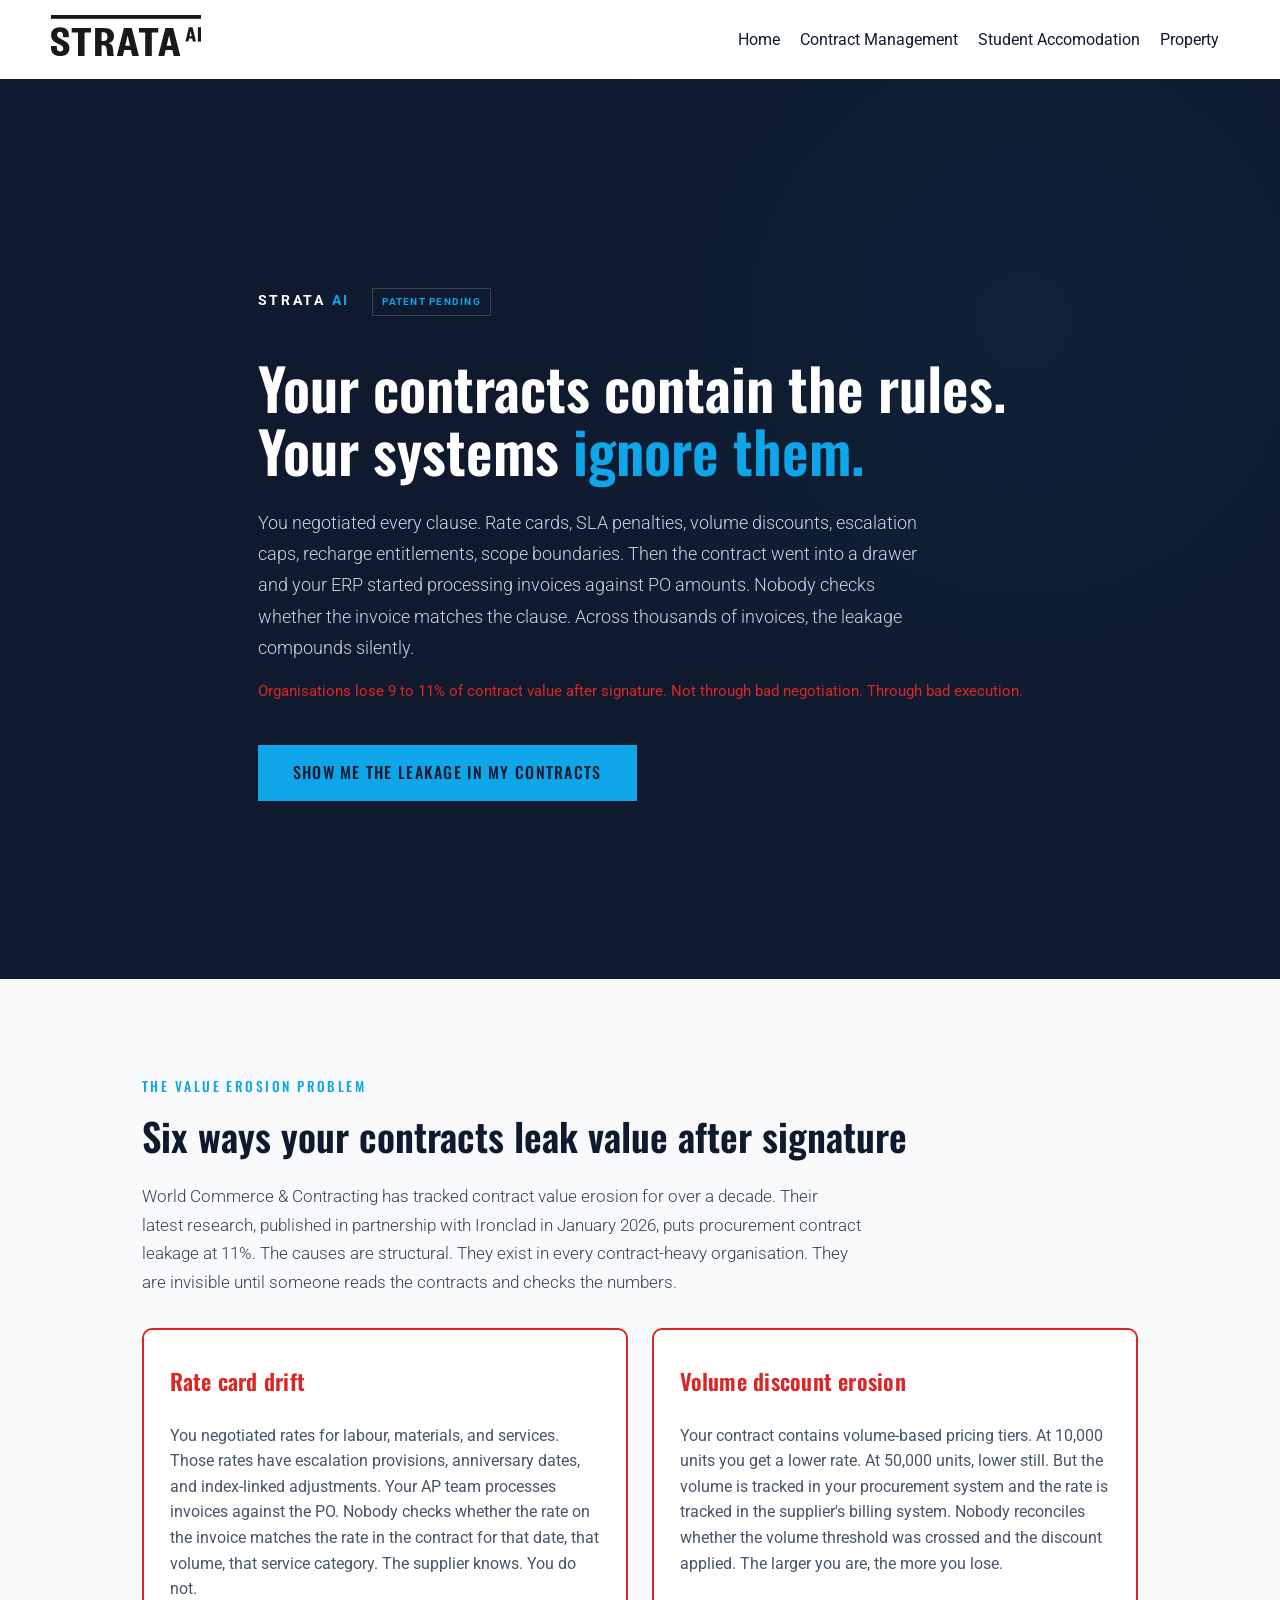
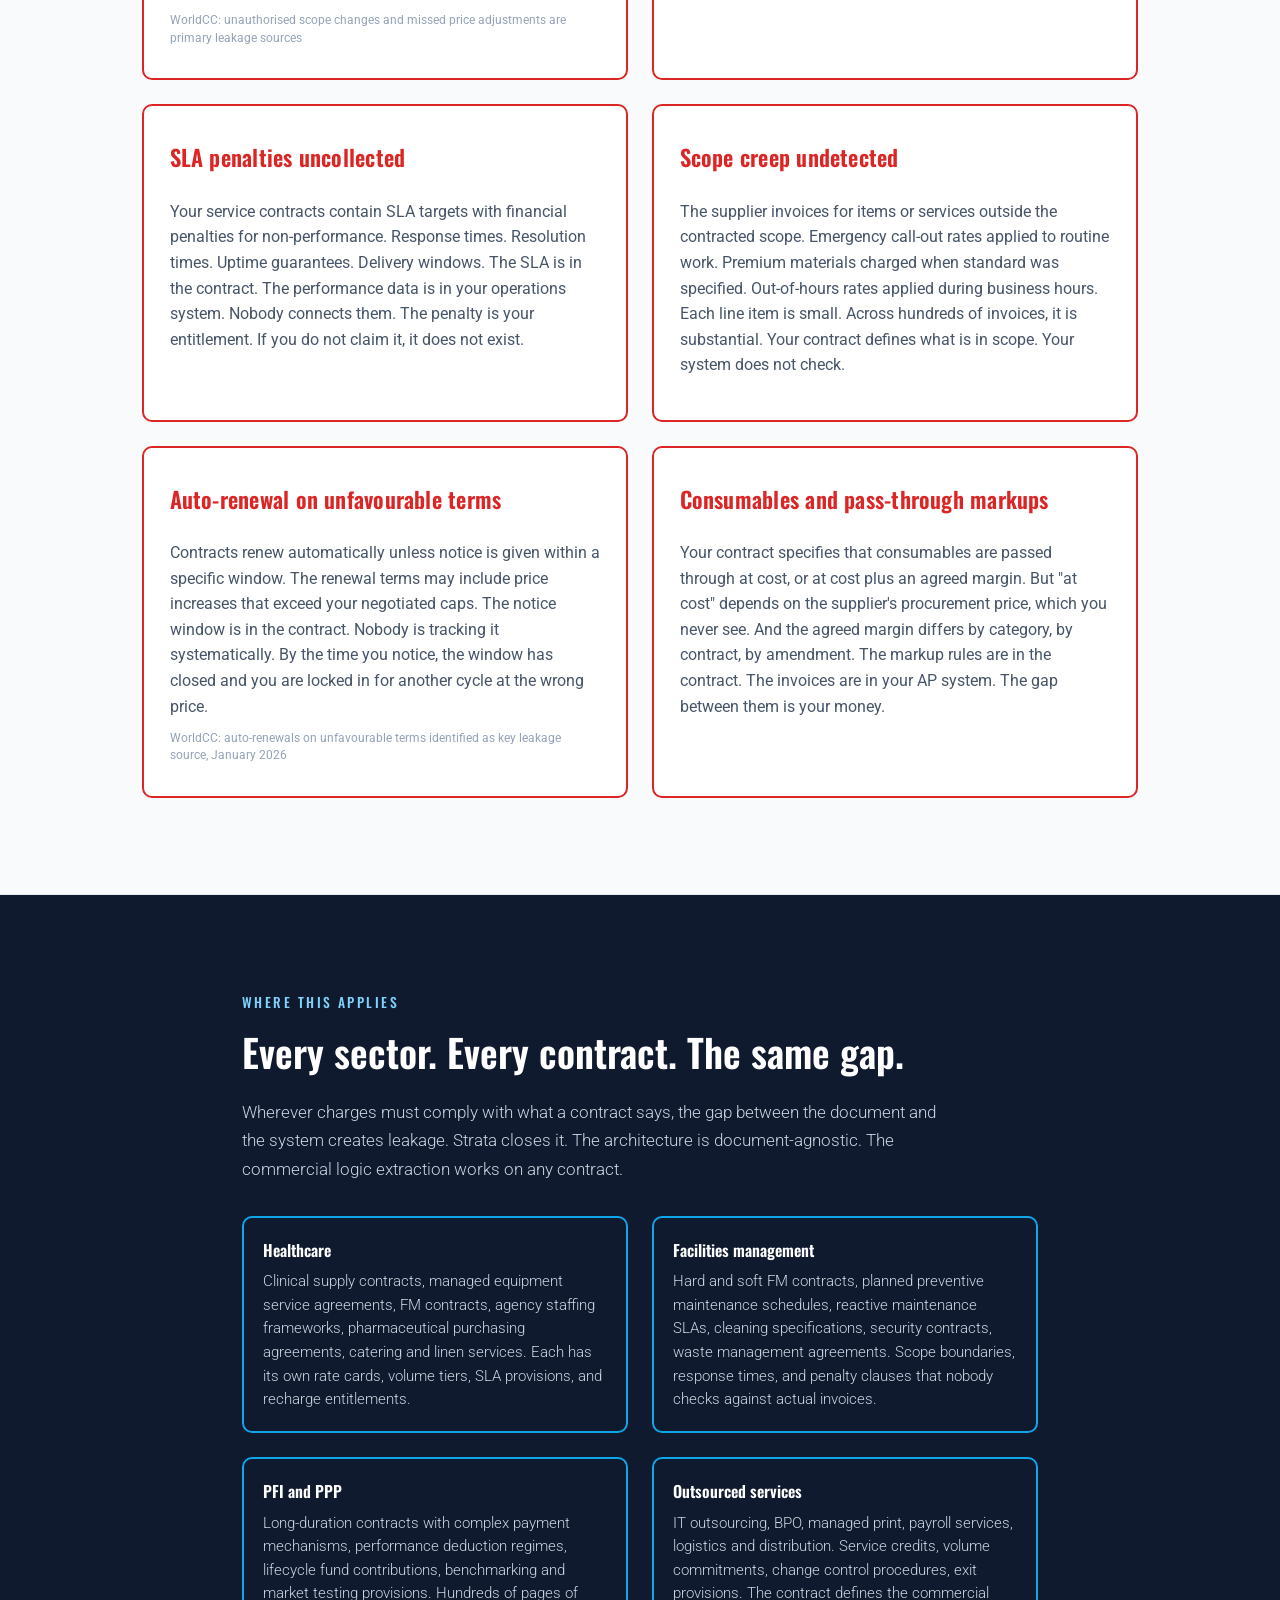
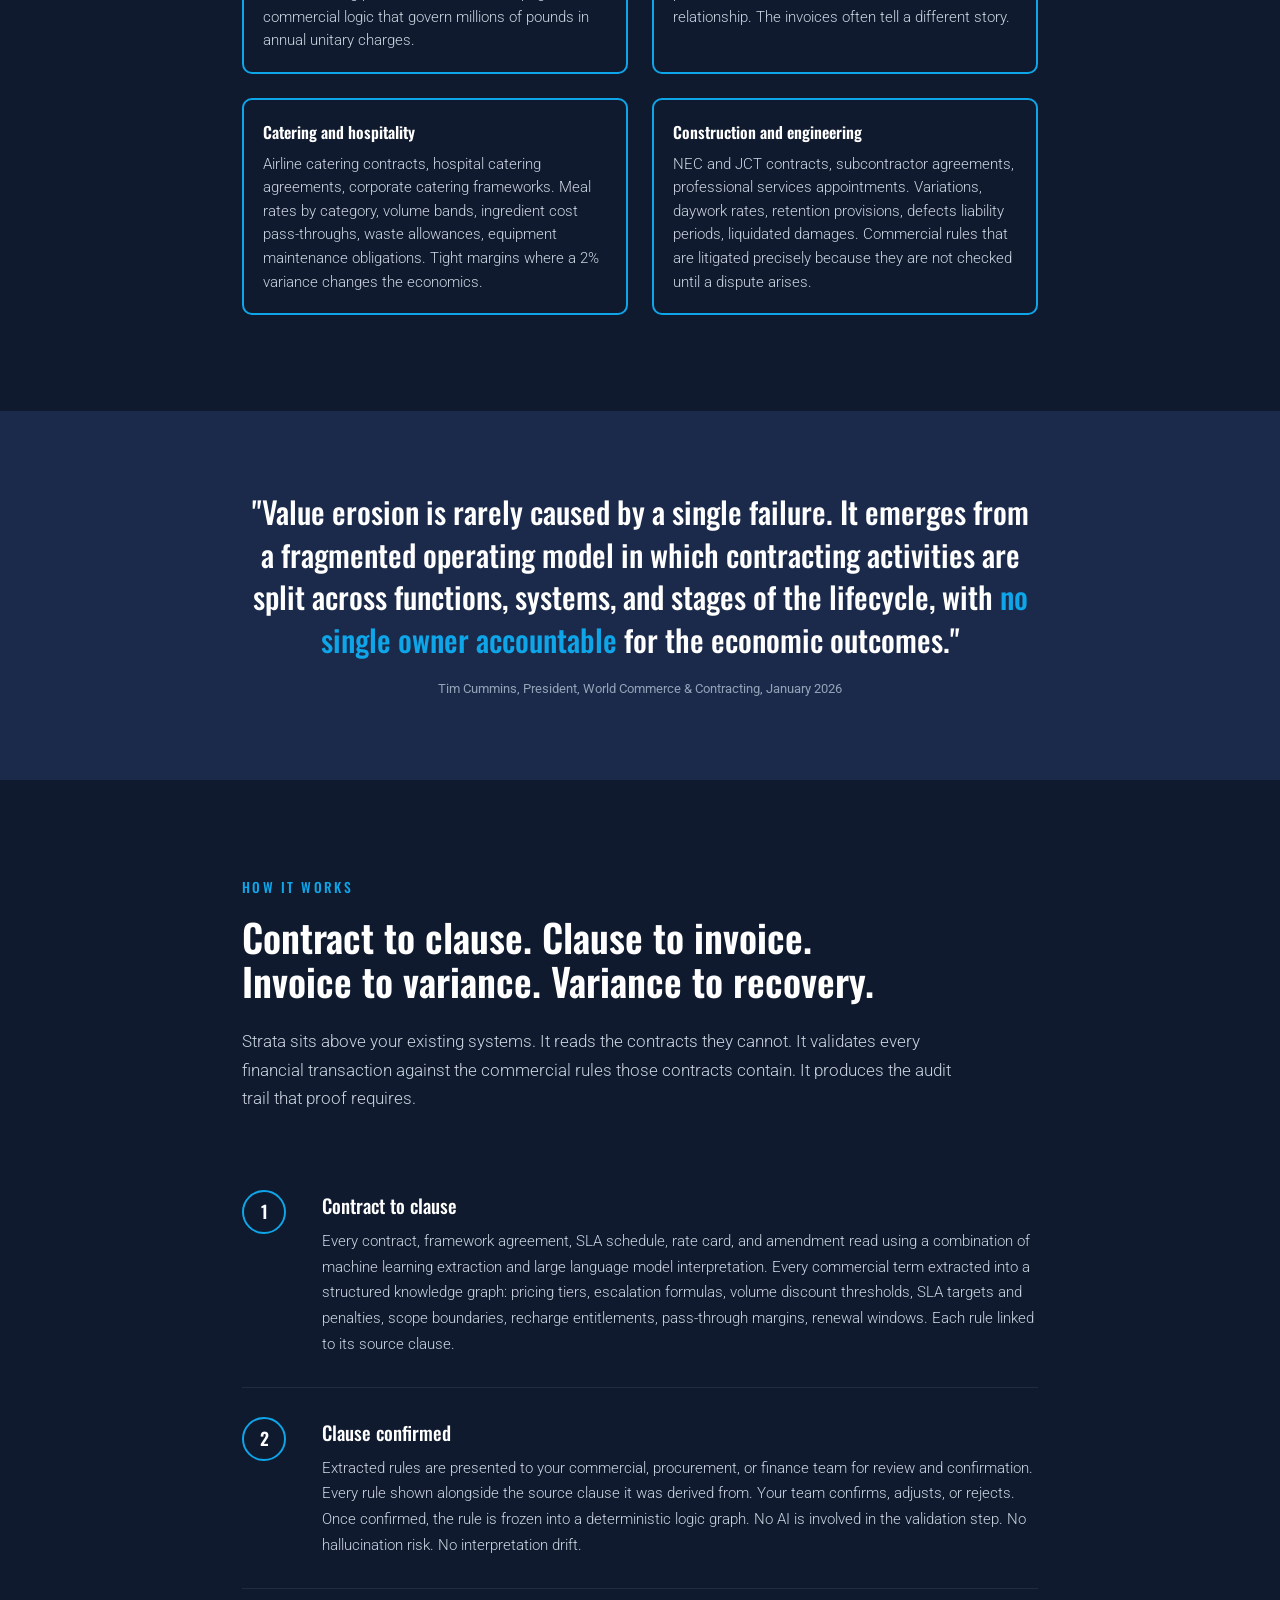
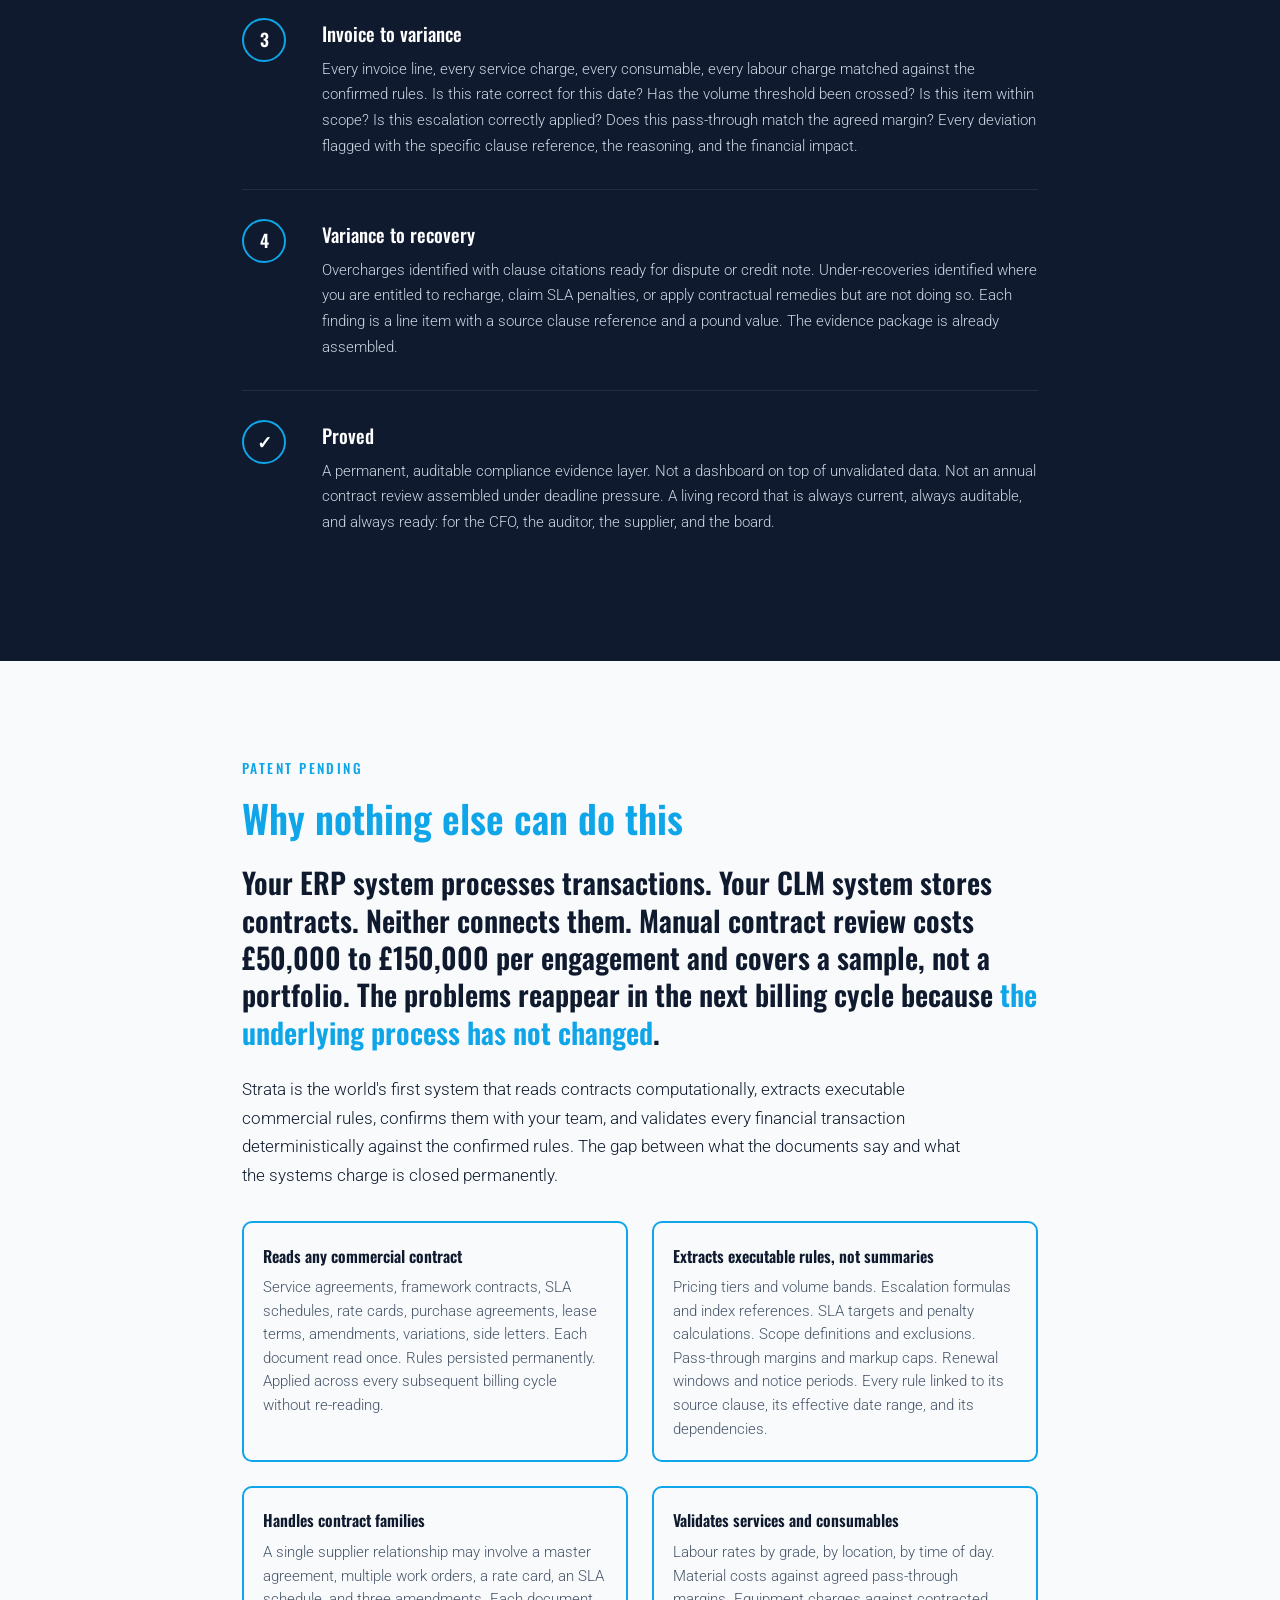
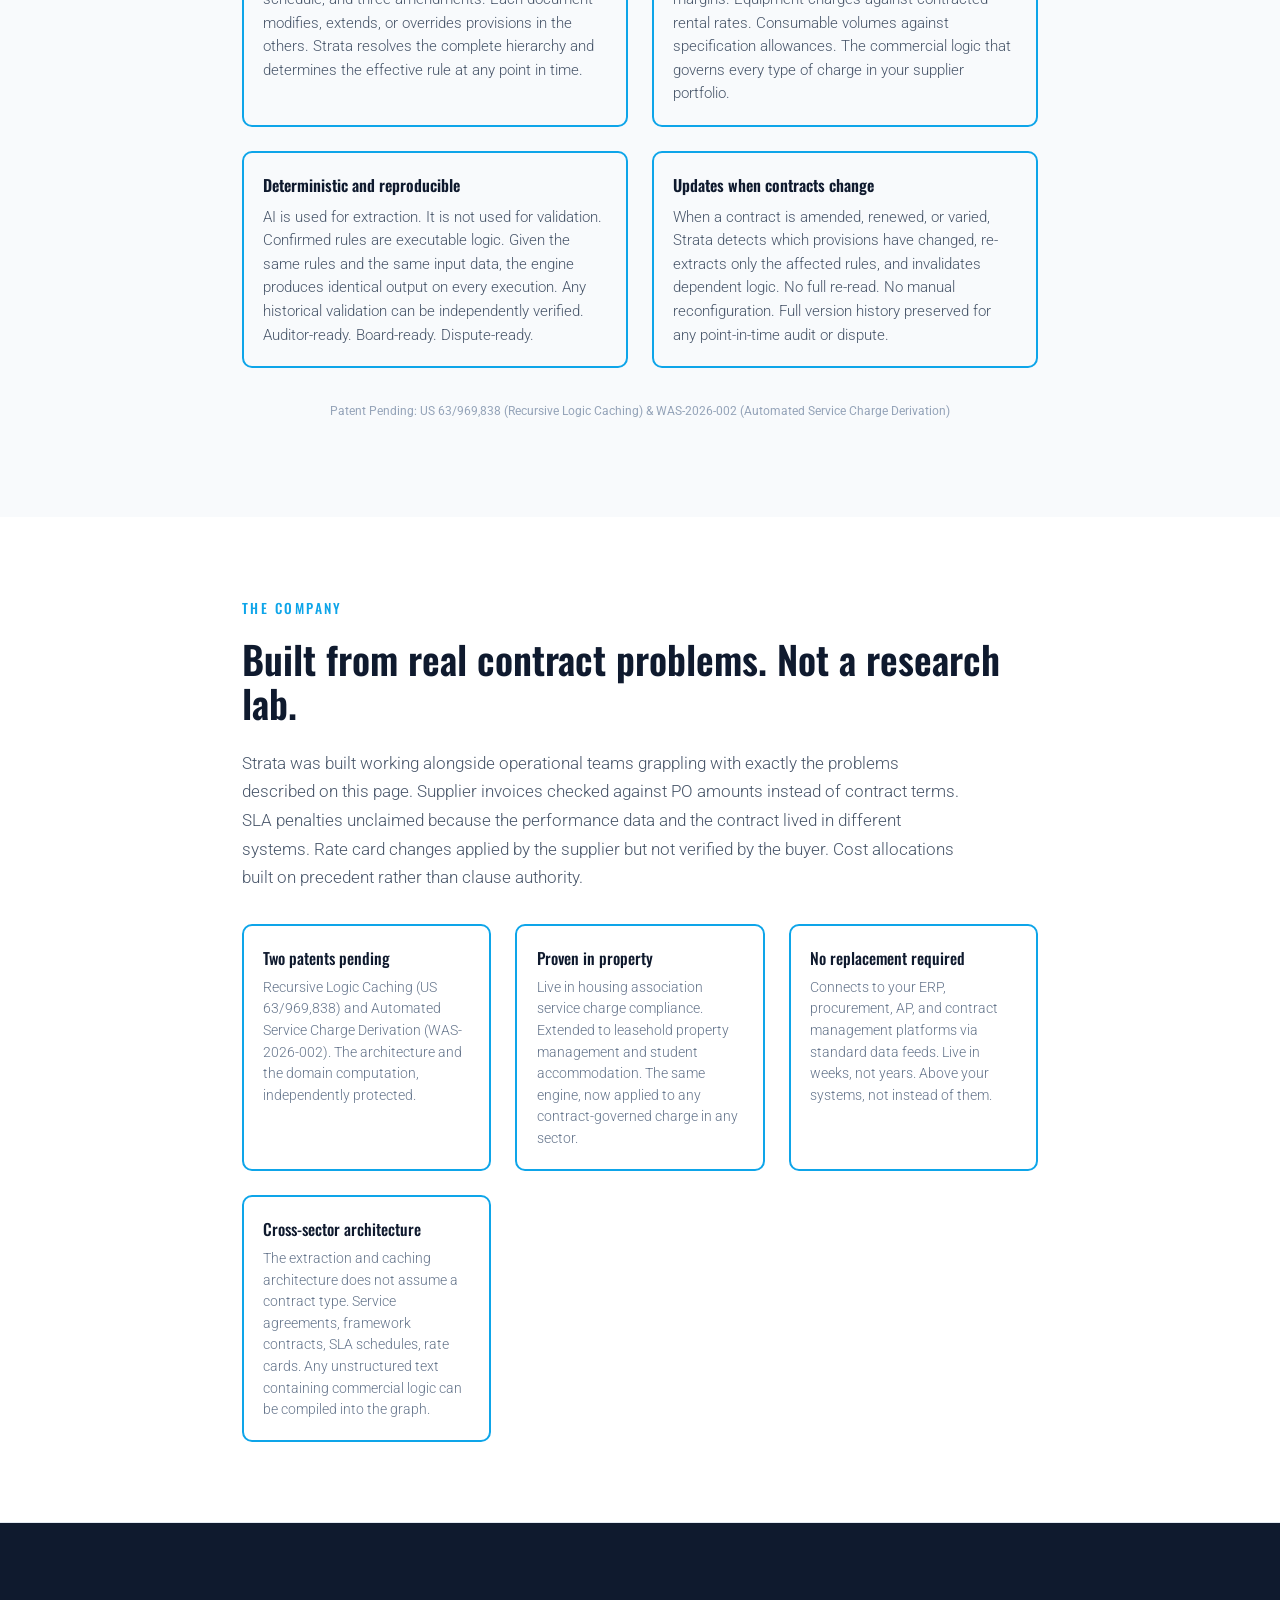
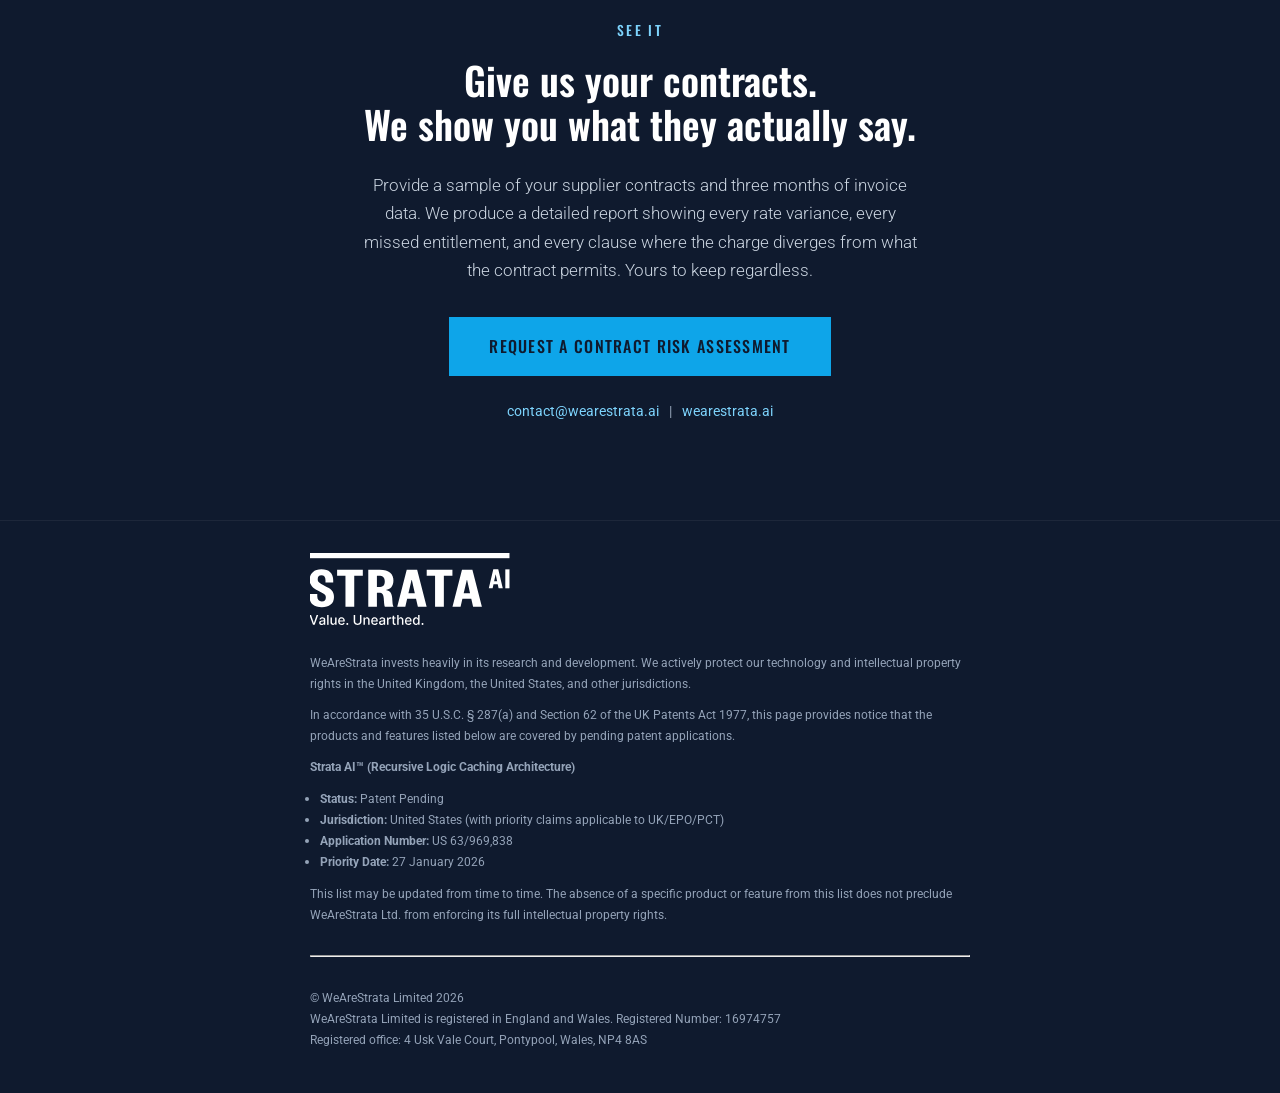
==== commit 6281ed38: "style changes" ====
--- a/contract-management/index.html
+++ b/contract-management/index.html
@@ -45,10 +45,10 @@
 <body>
   
 <header class="wp-block-template-part">
-  <div class="wp-block-group" style="margin-top:0px;margin-bottom:0px;padding-top:15px;padding-right:4vw;padding-bottom:15px;padding-left:4vw">
+  <div class="wp-block-group">
     <figure class="wp-block-image size-full is-resized logo">
       <a href="/">
-        <img decoding="async" src="../strata_logo_notag.svg" alt="" class="wp-image-30" style="width:150px" title="Strata AI" />
+        <img src="../strata_logo_notag.svg" alt="Strata AI" title="Strata AI" />
       </a>
     </figure>
       <div class="wp-block-group is-layout-constrained wp-container-core-group-is-layout-77ab4cf0 wp-block-group-is-layout-constrained" style="margin-top:0px;margin-bottom:0px;padding-right:0px;padding-left:15px">
@@ -78,7 +78,6 @@
     </p>
     <a href="#contact" class="hero-cta">Show me the leakage in my contracts</a>
   </div>
-  <div class="hero-scroll">Scroll</div>
 </section>
 
 <!-- ===== THE LEAKAGE ===== -->
--- a/styles.css
+++ b/styles.css
@@ -1225,6 +1225,9 @@
   width: 100%;
   flex-basis: 100%;
 }
+header img {
+  width:150px;
+}
 
 header div {
   width: 100%;
@@ -1233,11 +1236,17 @@
   flex-direction: row;
   justify-content: space-between;
   margin: 0 0 0 auto;
+  padding:15px 4vw;
+}
+
+header div div {
+  padding:0;
 }
 
 header ul {
   list-style-type: none;
   margin: 0 0 0 auto;
+  padding:0;
   display: flex;
   align-items: center;
 }
@@ -1353,6 +1362,17 @@
 }
 
 @media(max-width:768px) {
+
+  header img {
+    width:100px;
+  }
+  header li {
+    font-size:0.85em;
+    margin:0 6px;
+  }
+  header div {
+    padding:10px 5px;
+  }
 
   .problem-grid,
   .dual-grid,
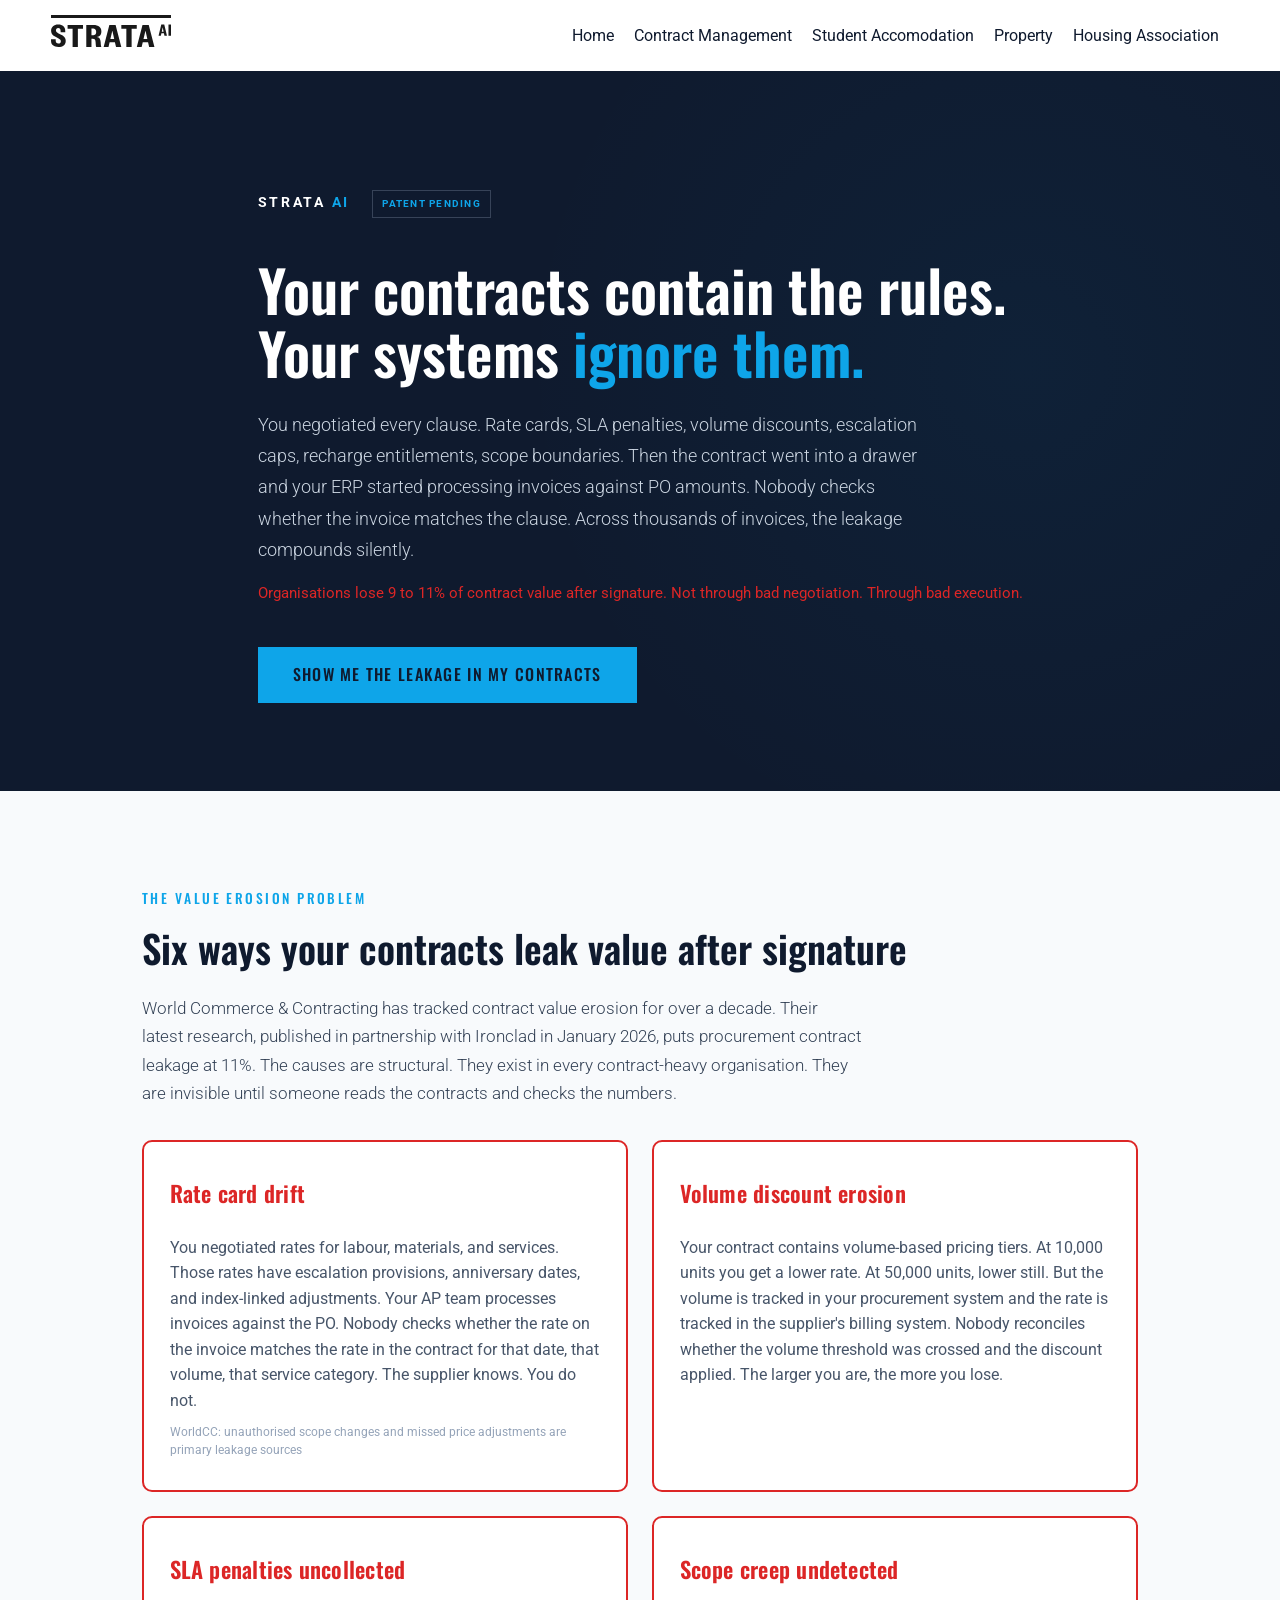
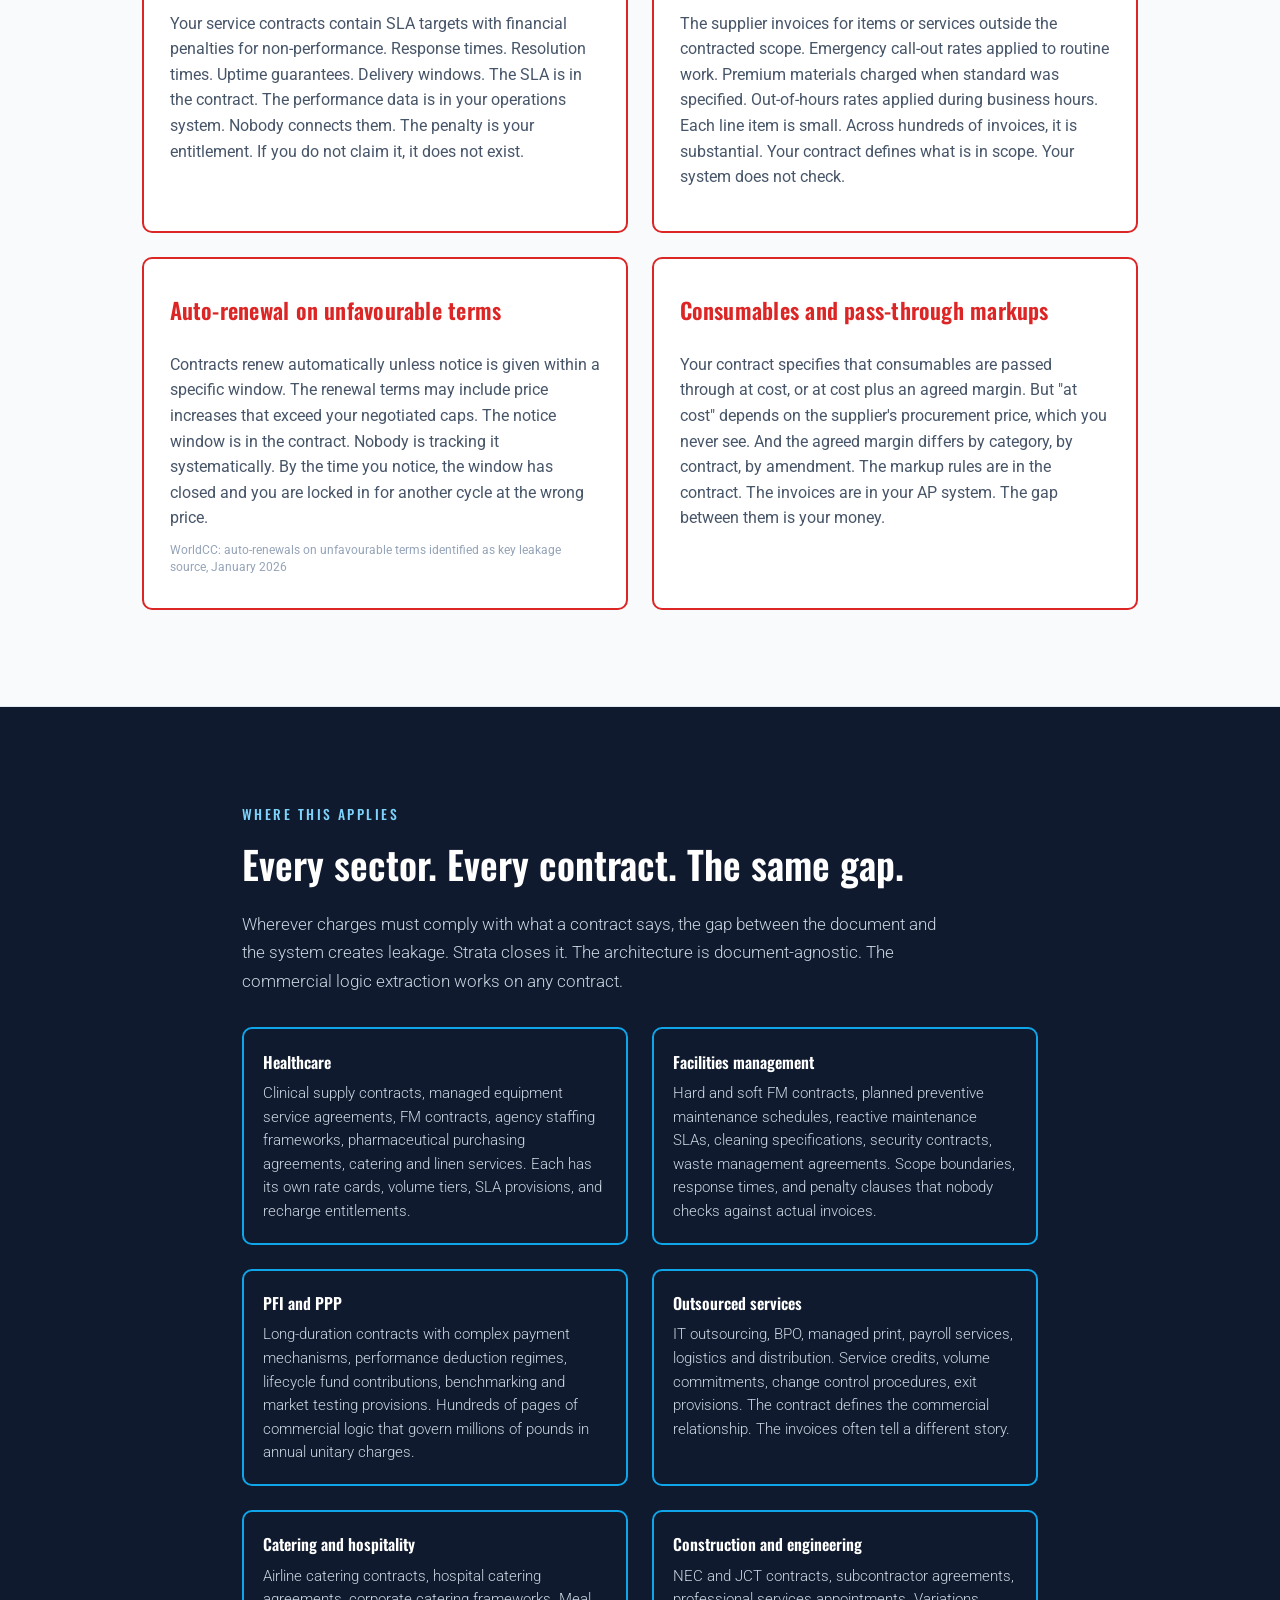
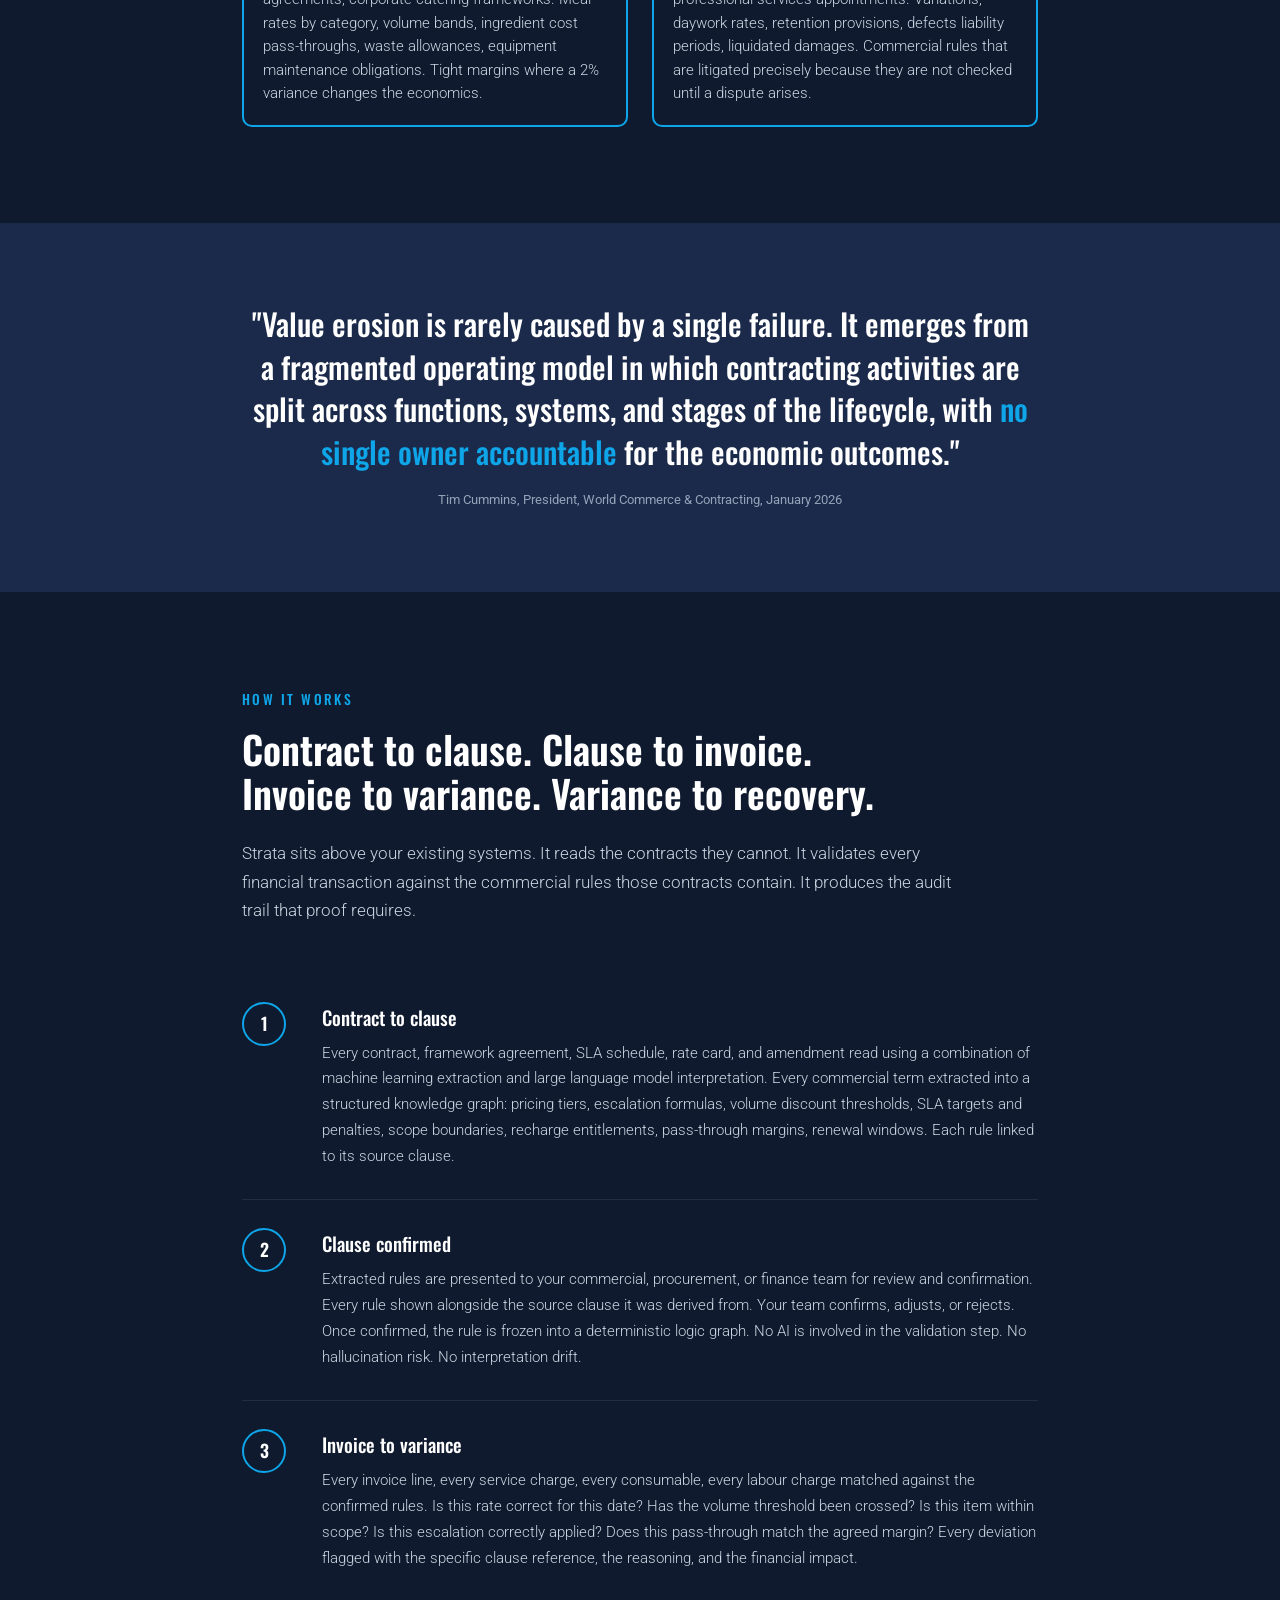
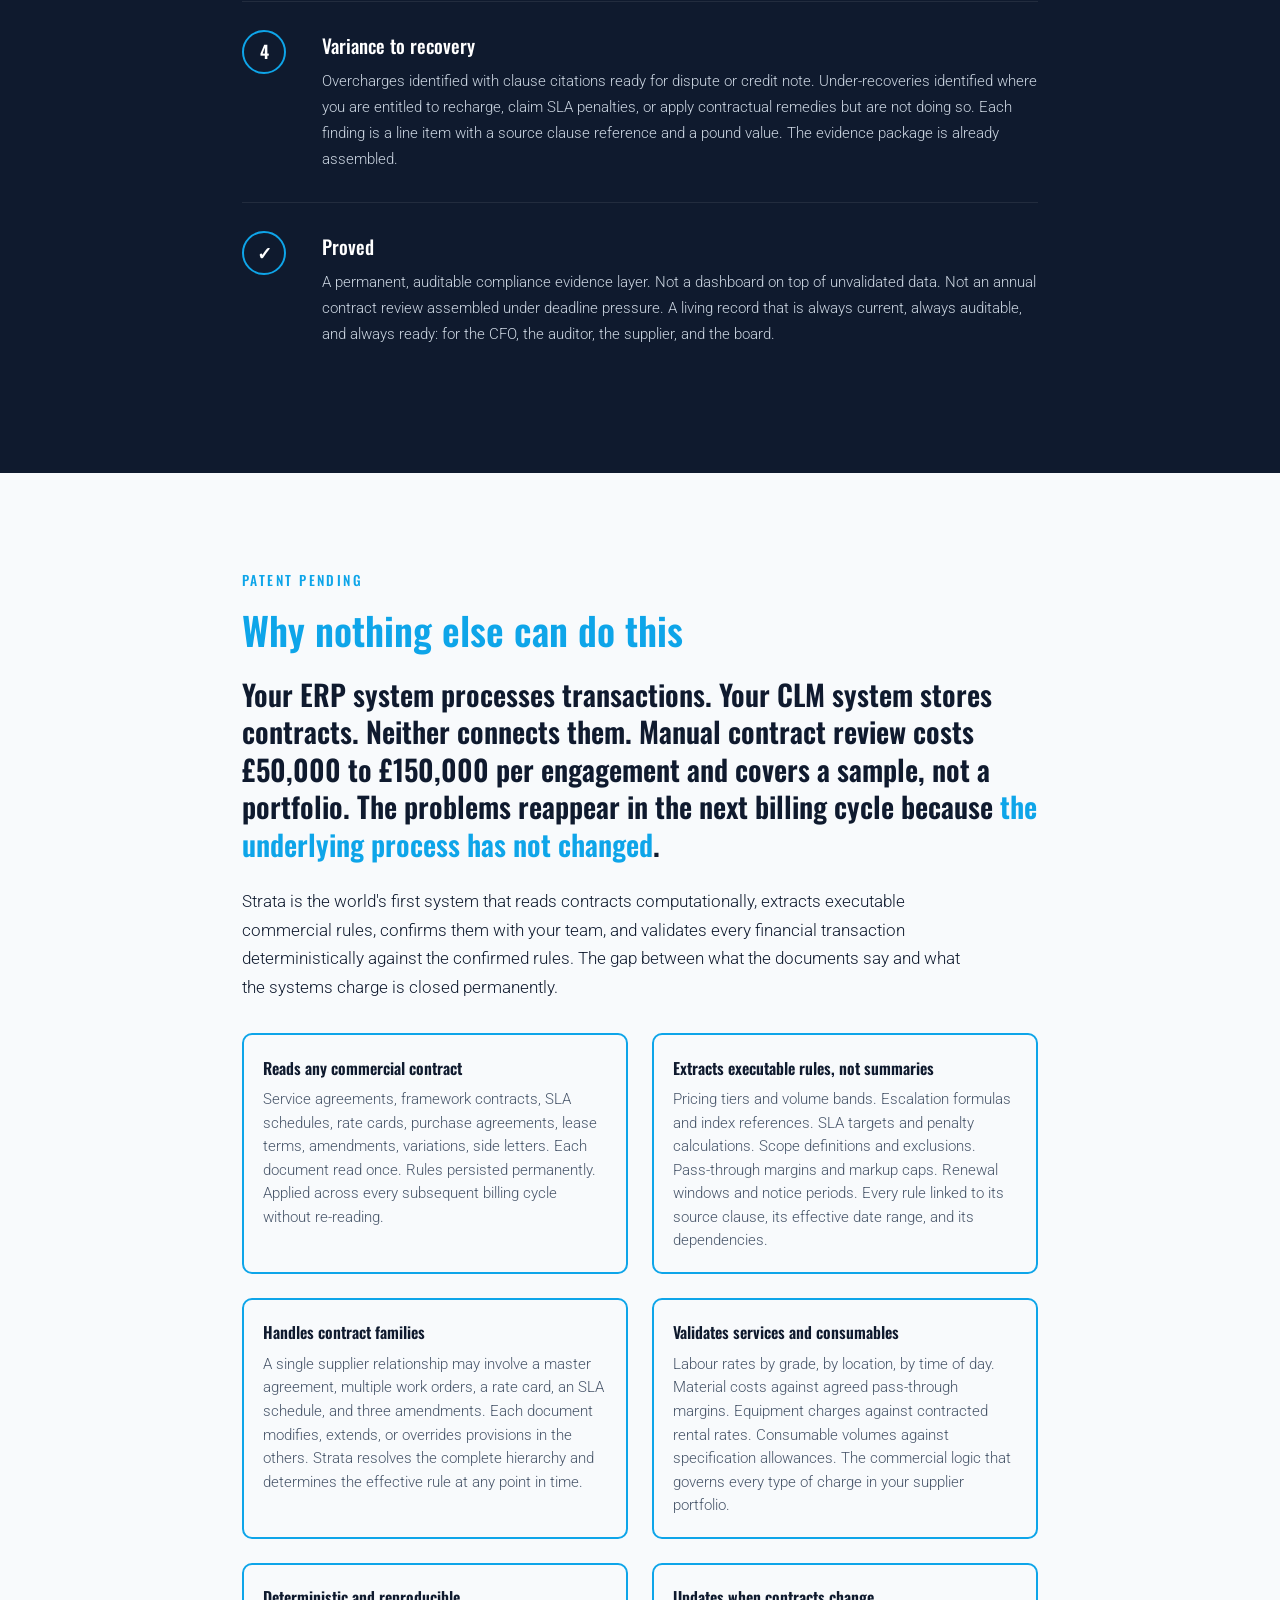
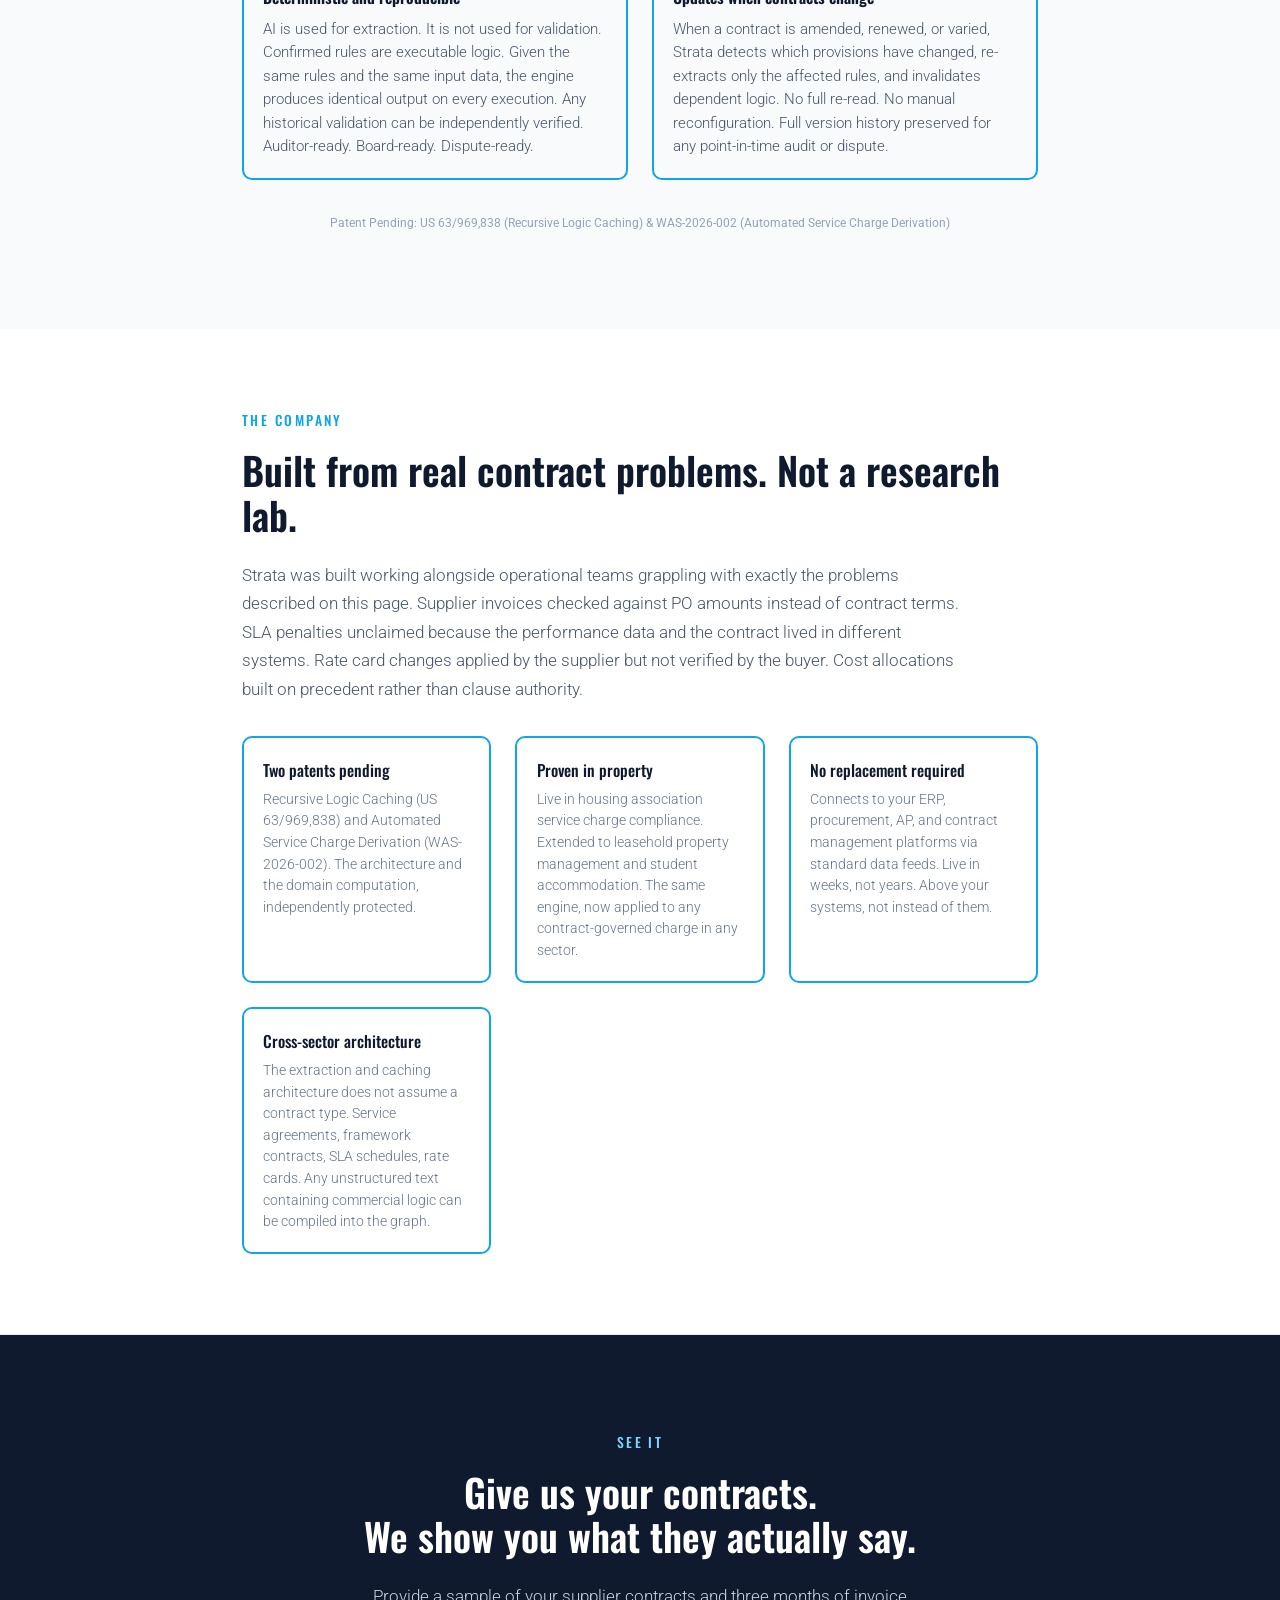
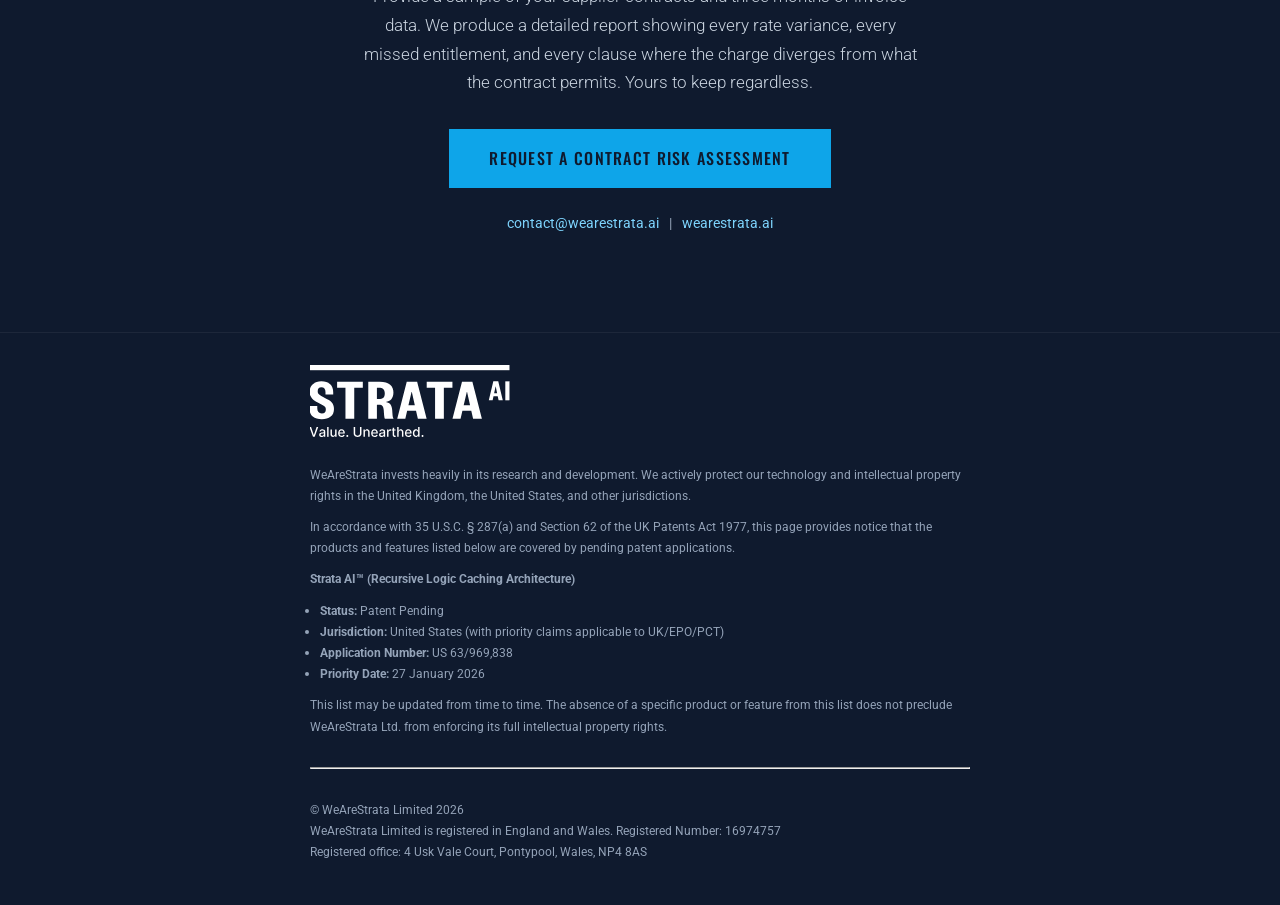
==== commit 69383e25: "updating nav" ====
--- a/contract-management/index.html
+++ b/contract-management/index.html
@@ -57,6 +57,7 @@
         <li><a href="/contract-management" title="Contract Management">Contract Management</a></li>
         <li><a href="/student-accomodation" title="Student Accomodation">Student Accomodation</a></li>
         <li><a href="/property" title="Property">Property</a></li>
+        <li><a href="/housing-association" title="Housing Association">Housing Association</a></li>
       </ul>
     </div>
   </div>
--- a/styles.css
+++ b/styles.css
@@ -35,16 +35,18 @@
   -webkit-font-smoothing: antialiased
 }
 
+.container,
+.container-wide {
+  margin: 0 auto;
+  padding: 0 2rem
+}
+
 .container {
   max-width: 860px;
-  margin: 0 auto;
-  padding: 0 2rem
 }
 
 .container-wide {
   max-width: 1060px;
-  margin: 0 auto;
-  padding: 0 2rem
 }
 
 @keyframes fadeUp {
@@ -71,7 +73,7 @@
 
 /* ===== HERO ===== */
 .hero {
-  min-height: 100vh;
+  min-height: 80vh;
   background: var(--navy);
   color: var(--white);
   display: flex;
@@ -1226,7 +1228,7 @@
   flex-basis: 100%;
 }
 header img {
-  width:150px;
+  width:120px;
 }
 
 header div {
@@ -1404,4 +1406,12 @@
     padding: 4rem 1.5rem;
   }
 
+}
+
+@media(max-width:560px) {
+  header div {
+    flex-wrap: wrap;
+    align-items: center;
+    justify-content: center;
+  }
 }
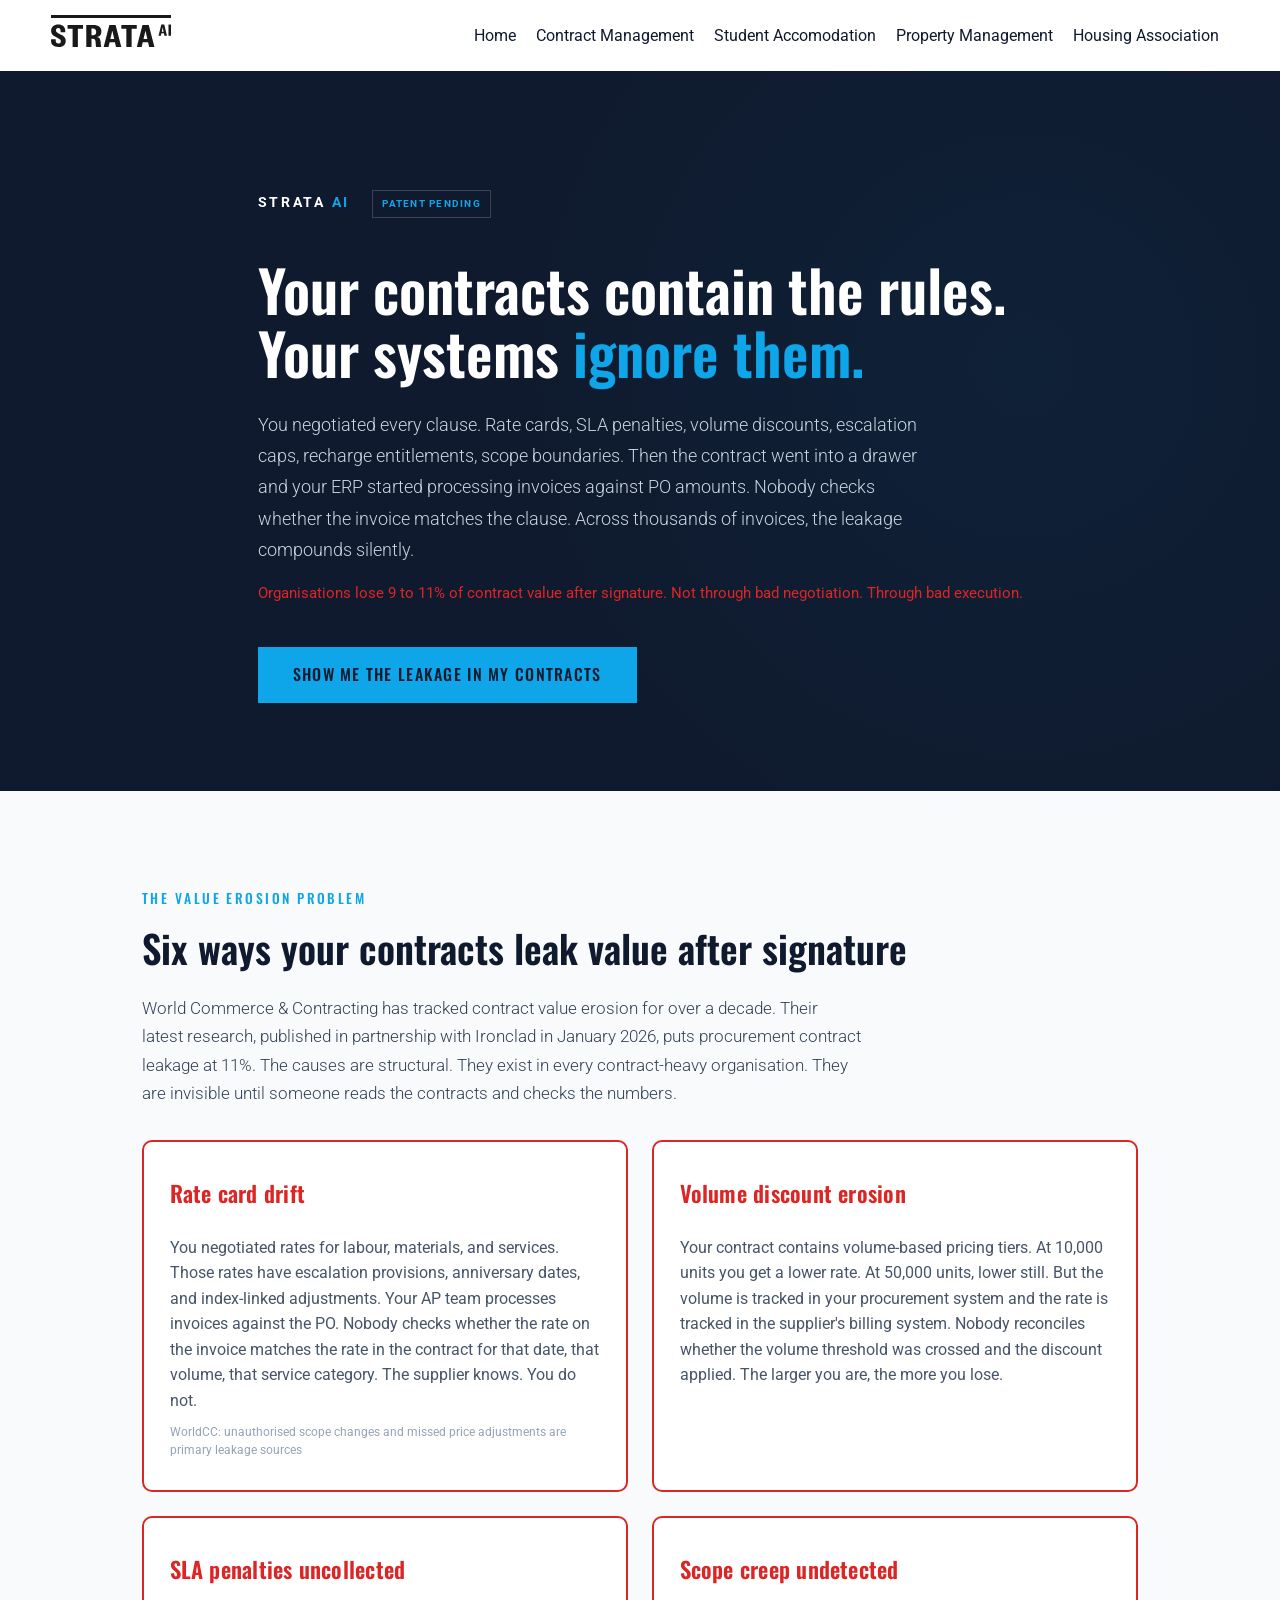
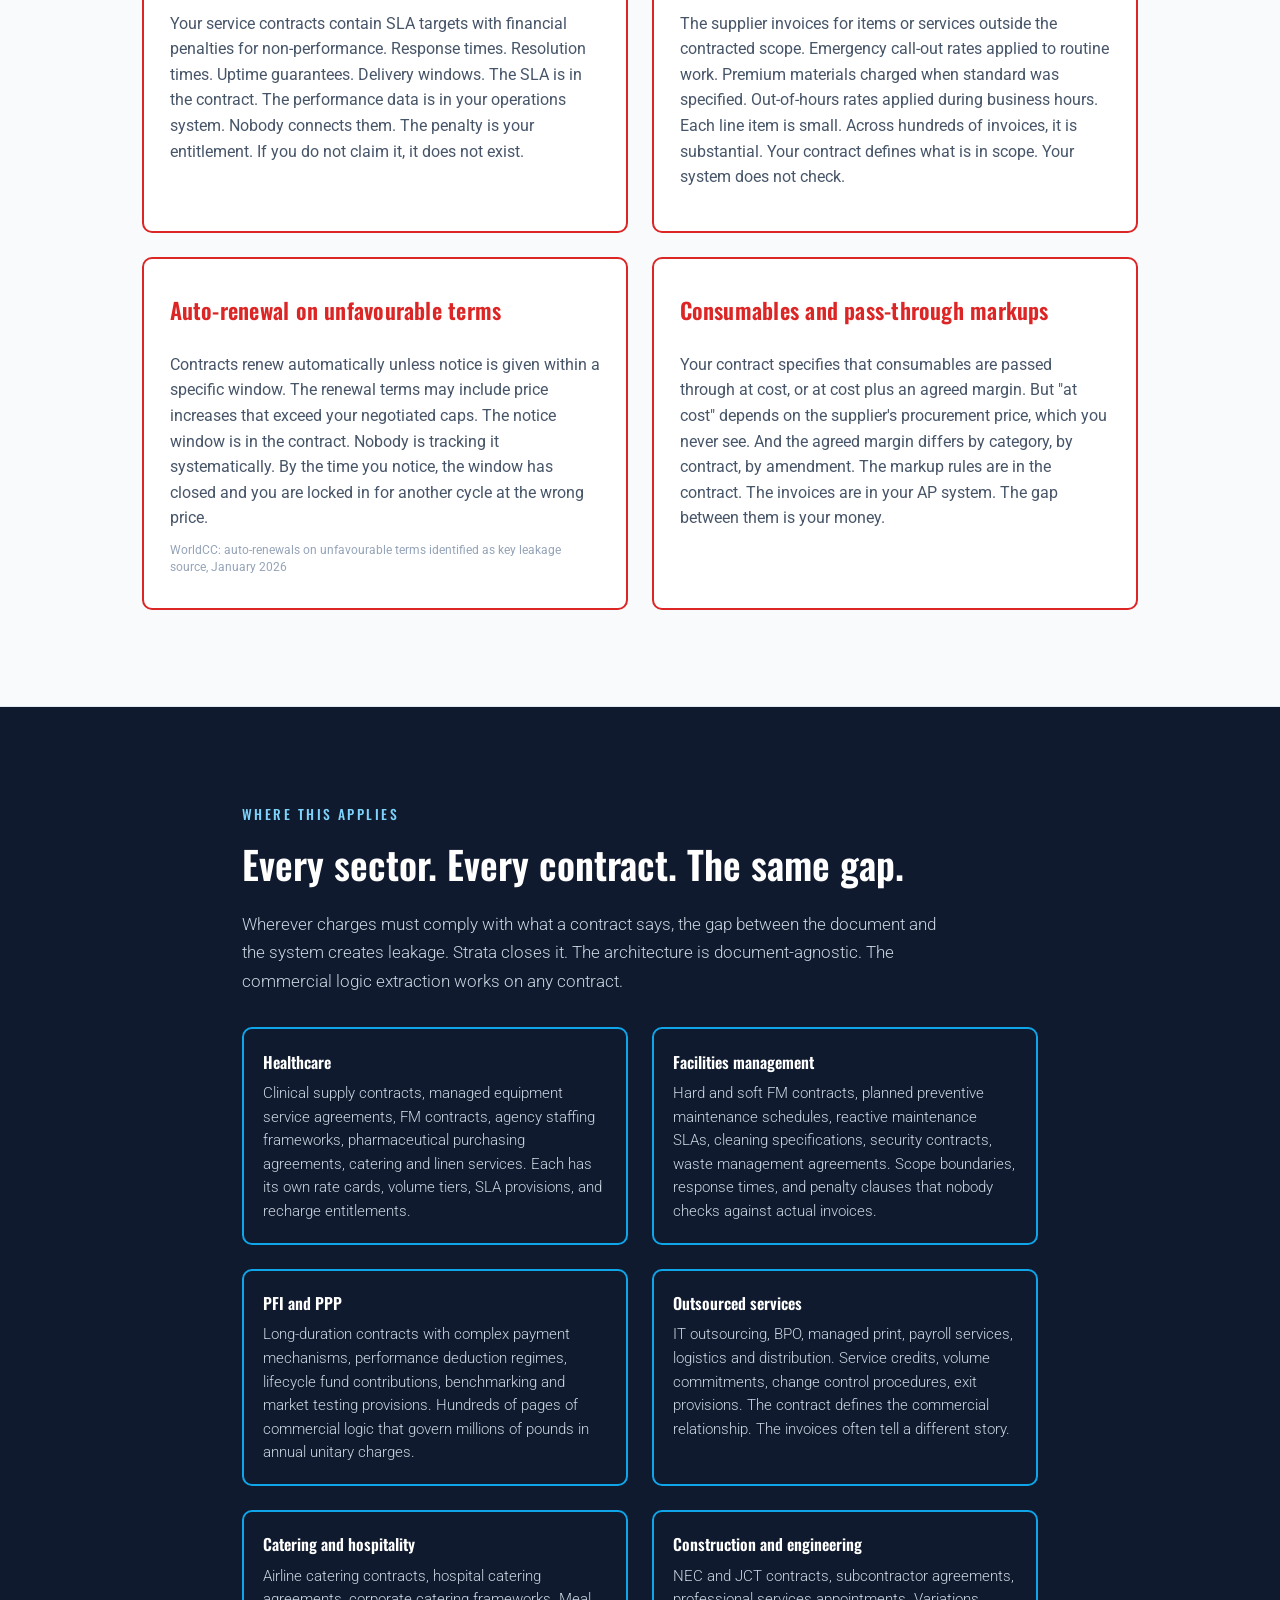
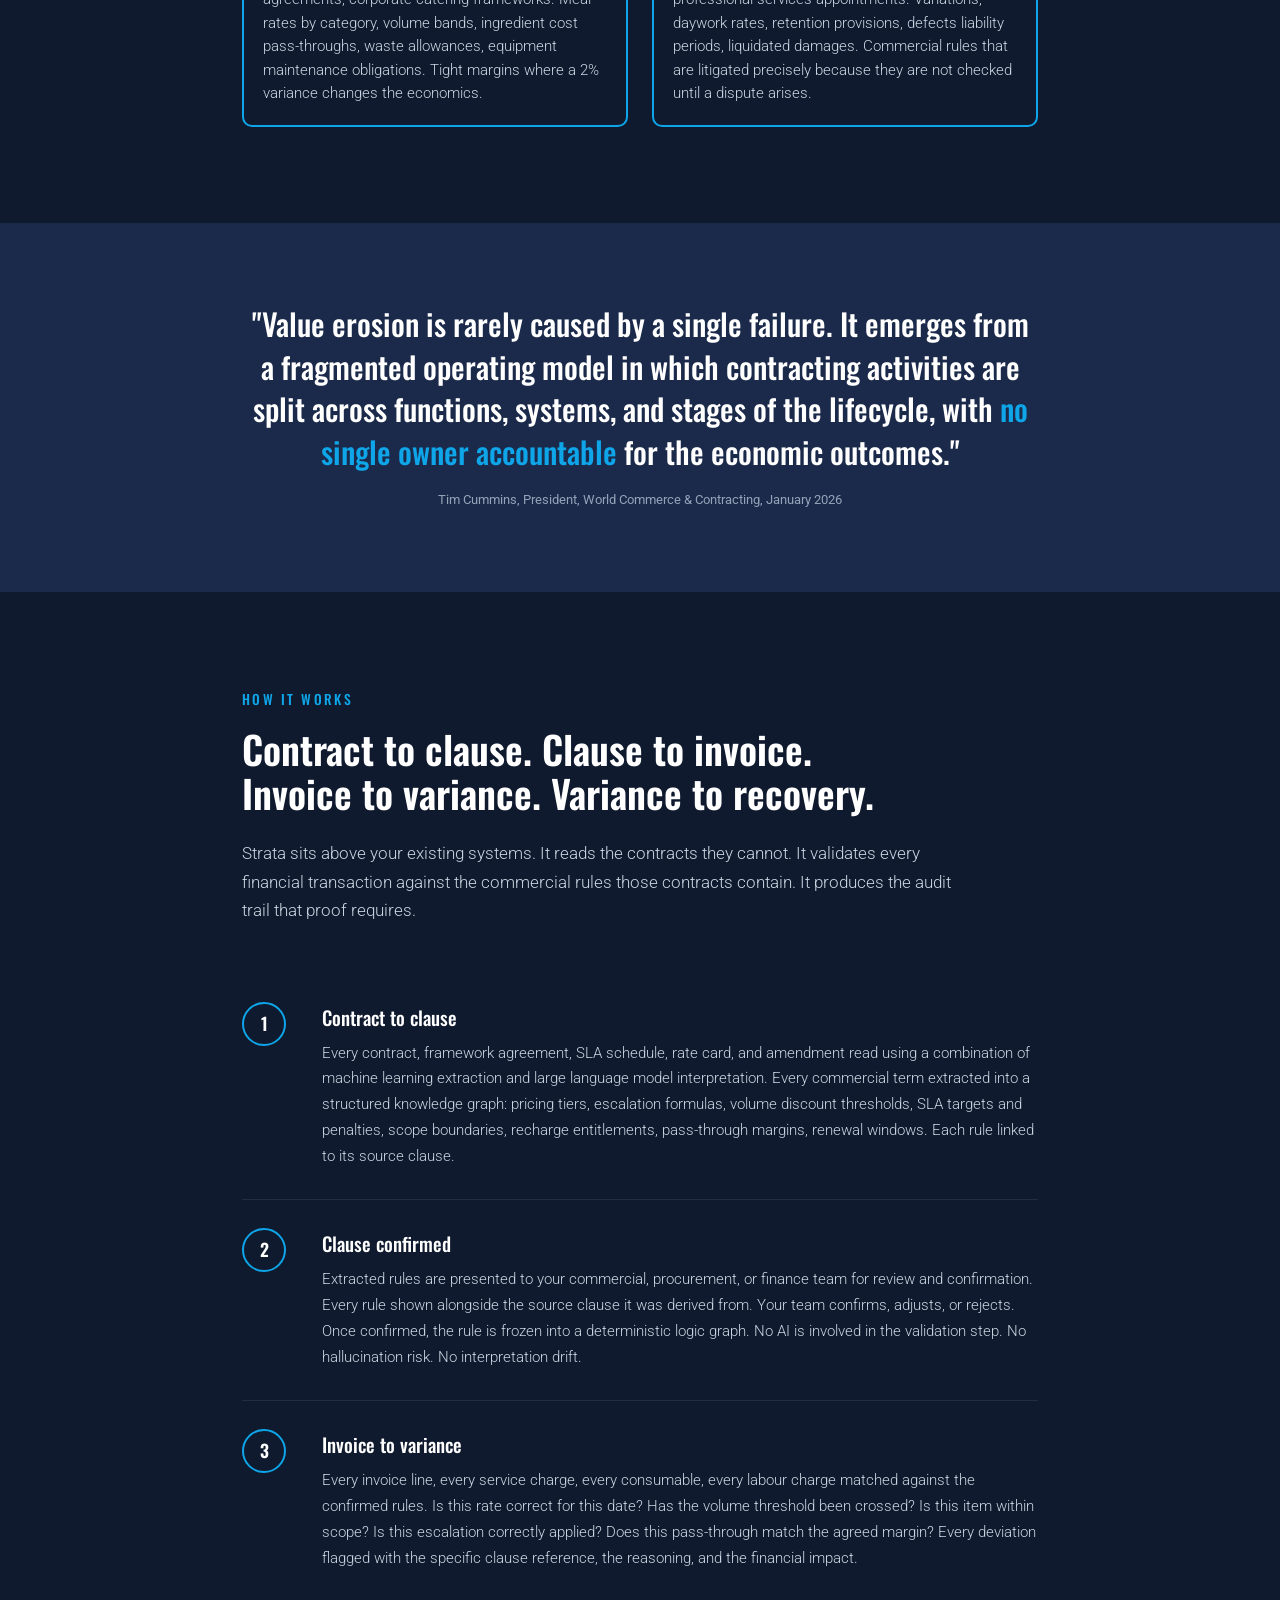
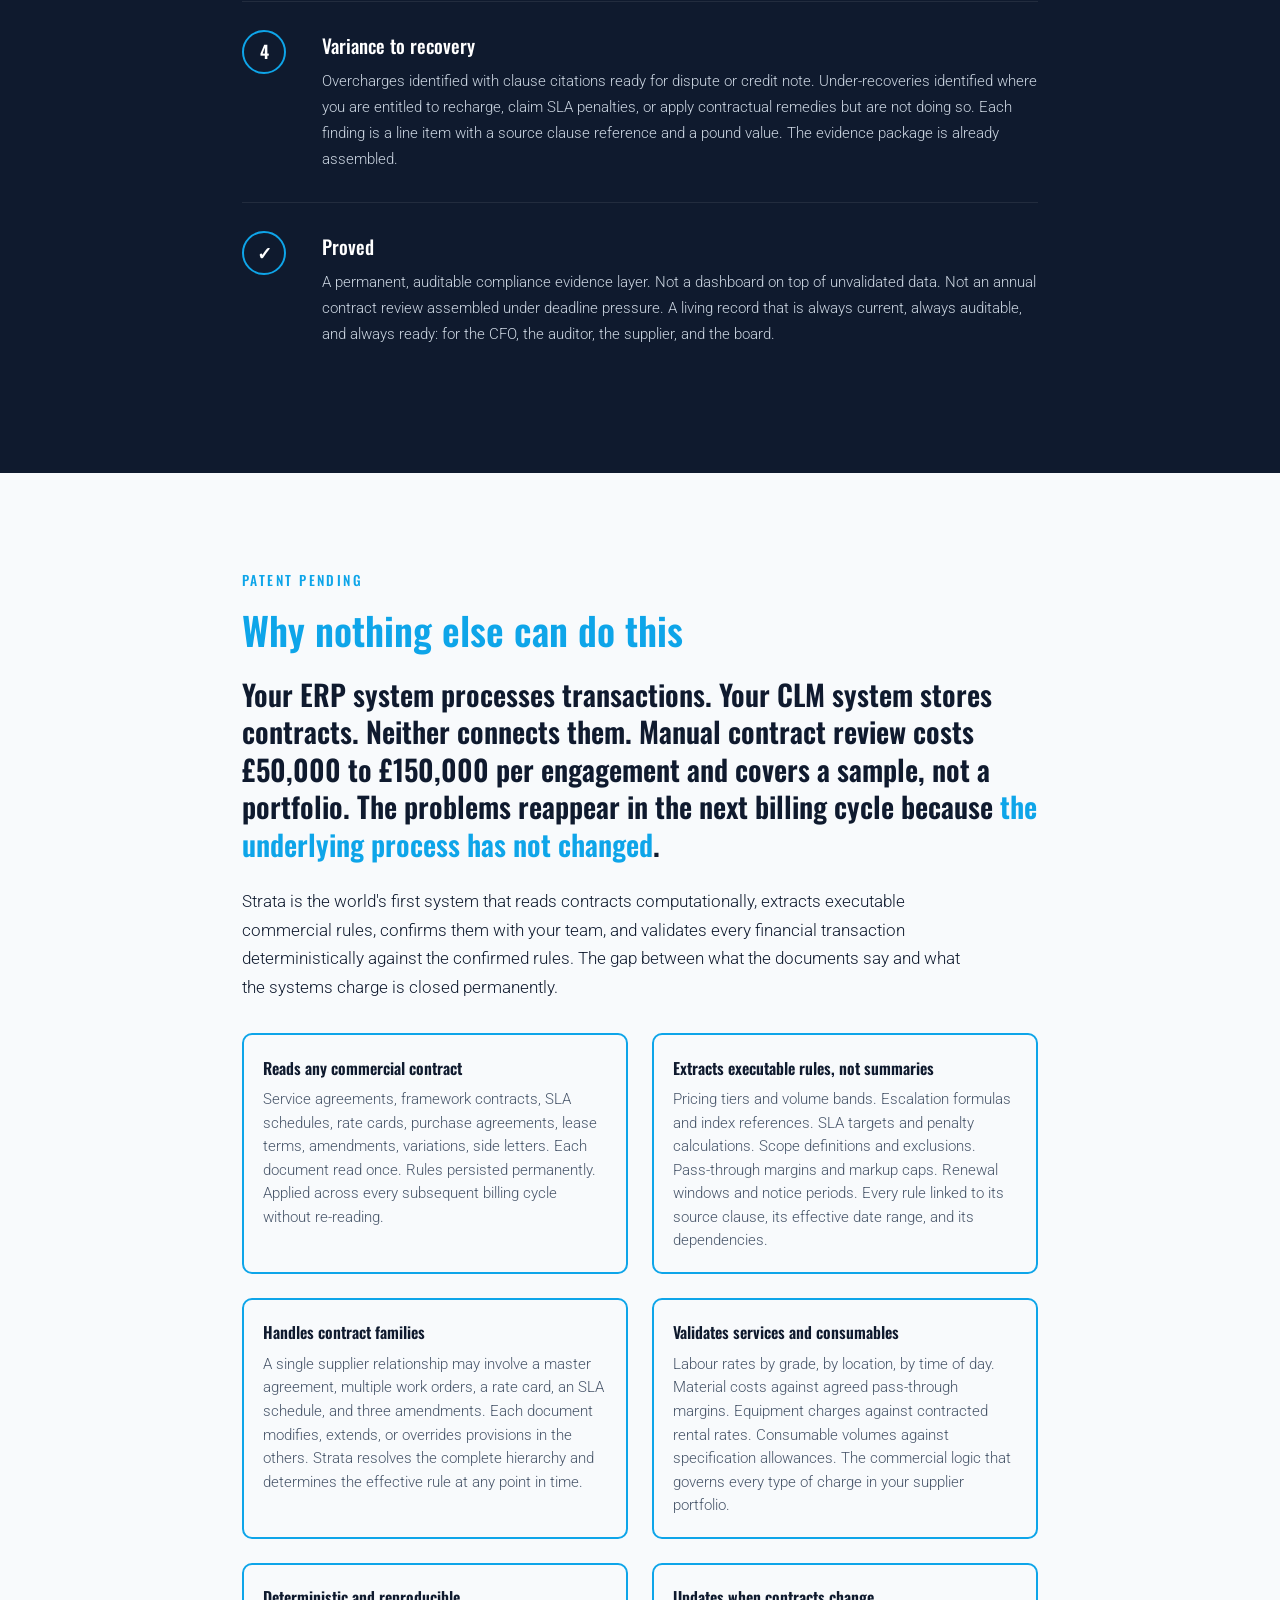
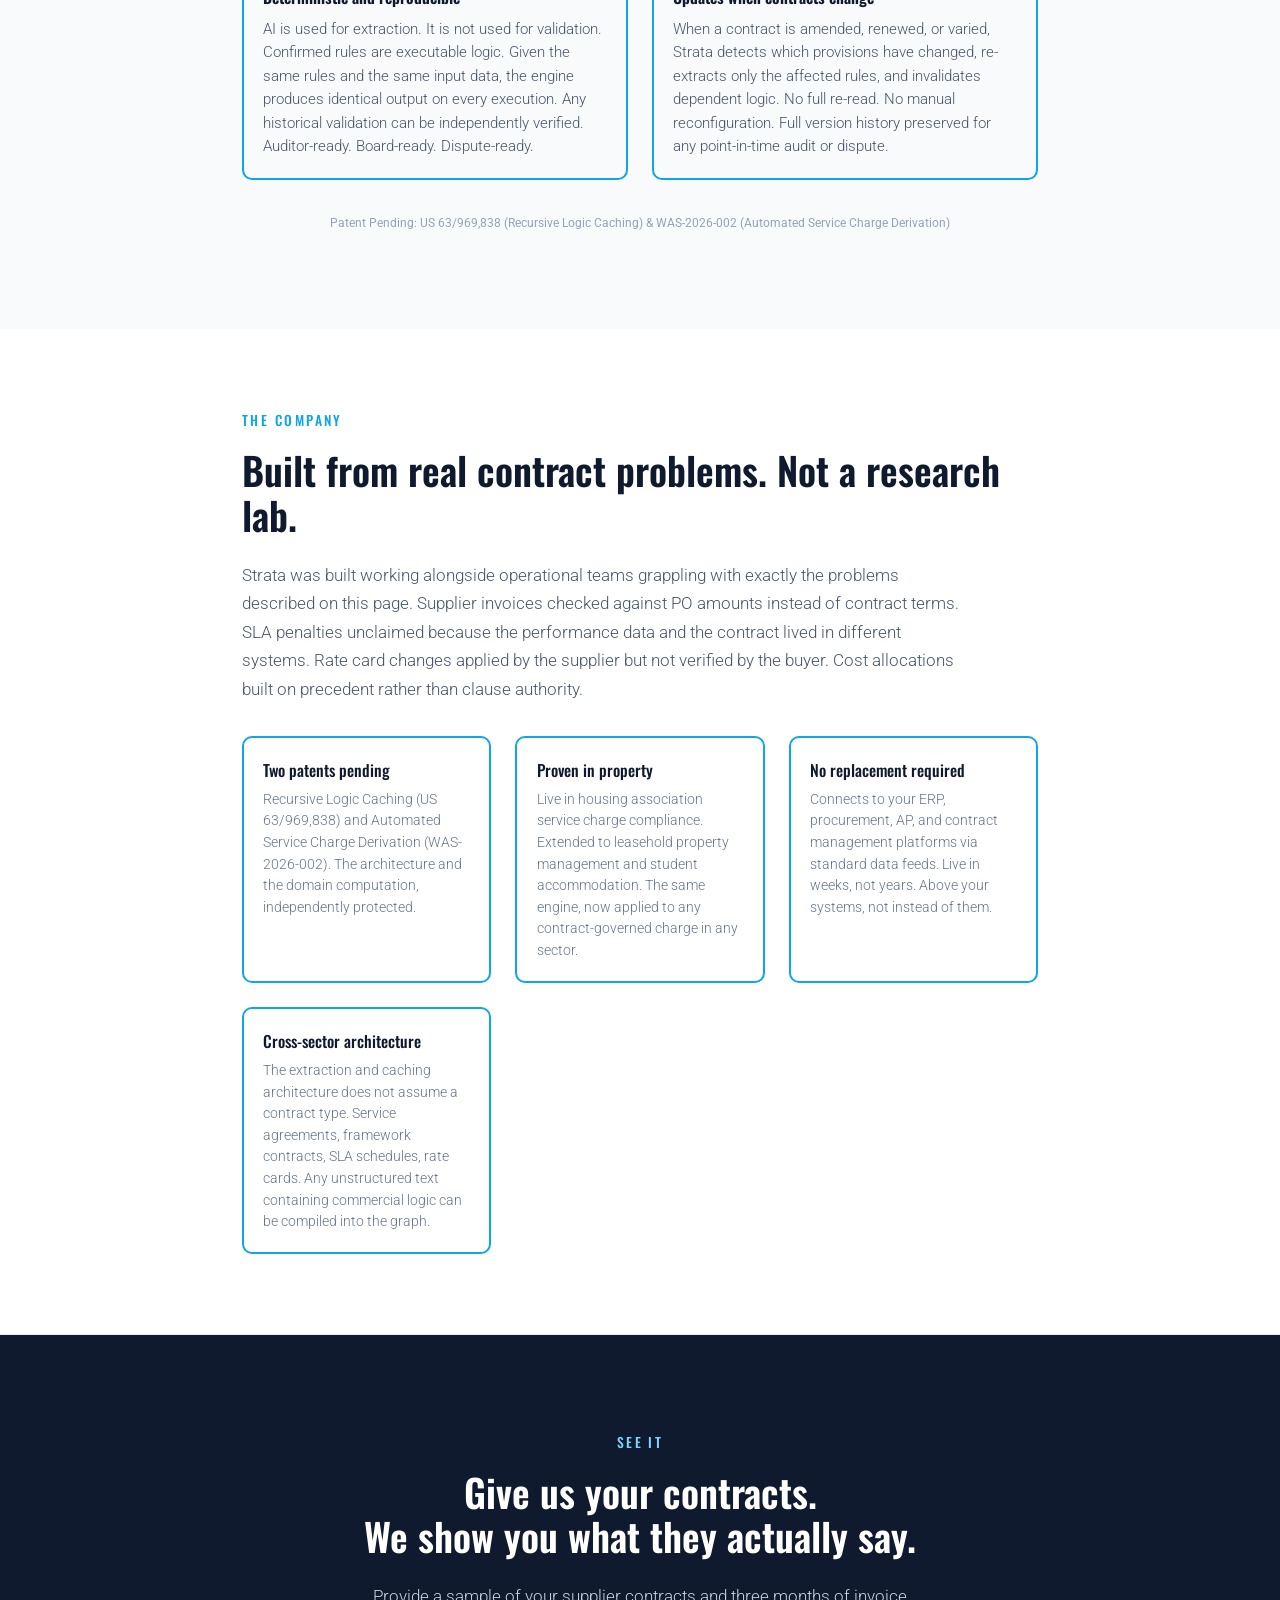
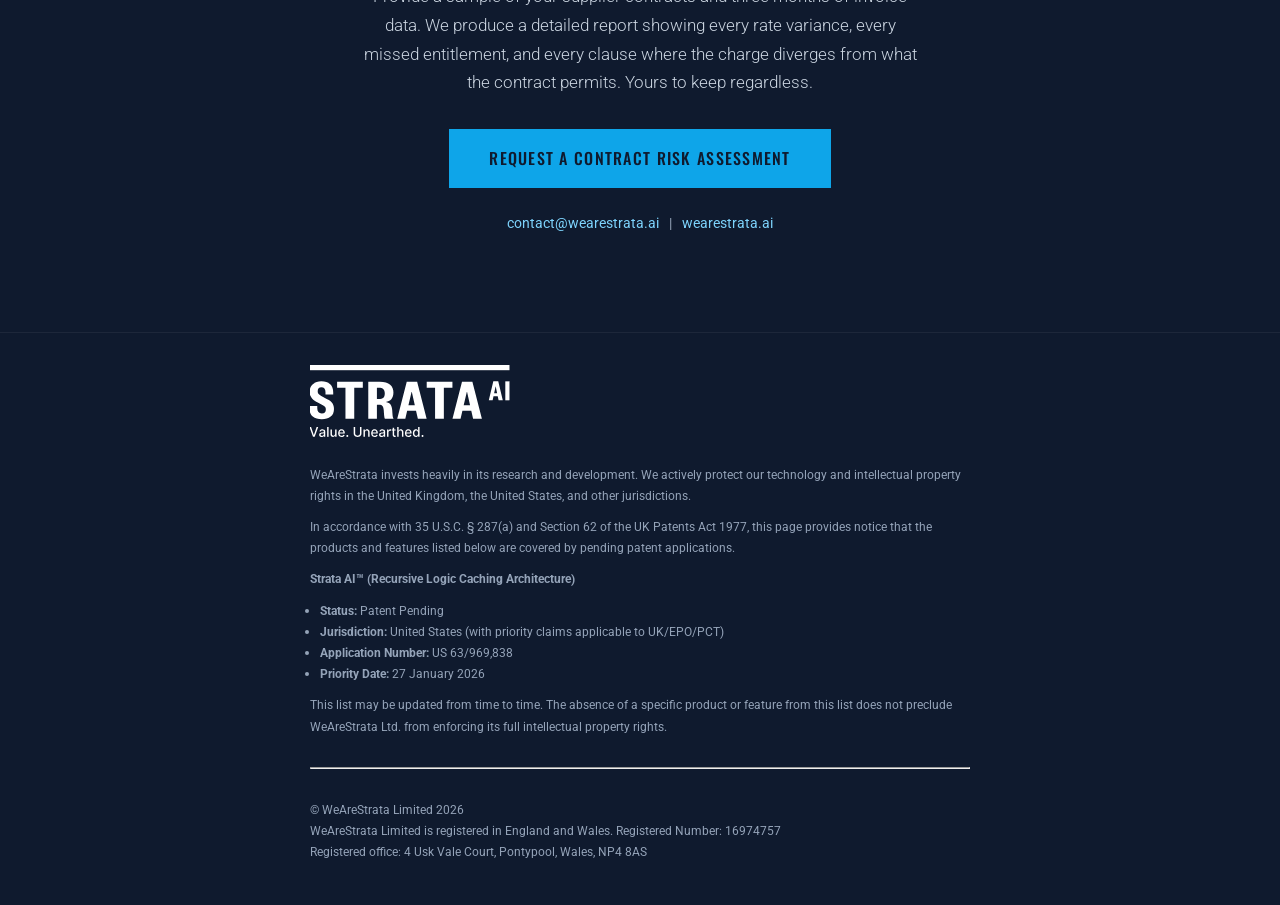
==== commit 546a5247: "property maangement" ====
--- a/contract-management/index.html
+++ b/contract-management/index.html
@@ -56,7 +56,7 @@
         <li><a href="/" title="Home">Home</a></li>
         <li><a href="/contract-management" title="Contract Management">Contract Management</a></li>
         <li><a href="/student-accomodation" title="Student Accomodation">Student Accomodation</a></li>
-        <li><a href="/property" title="Property">Property</a></li>
+        <li><a href="/property" title="Property Management">Property Management</a></li>
         <li><a href="/housing-association" title="Housing Association">Housing Association</a></li>
       </ul>
     </div>
